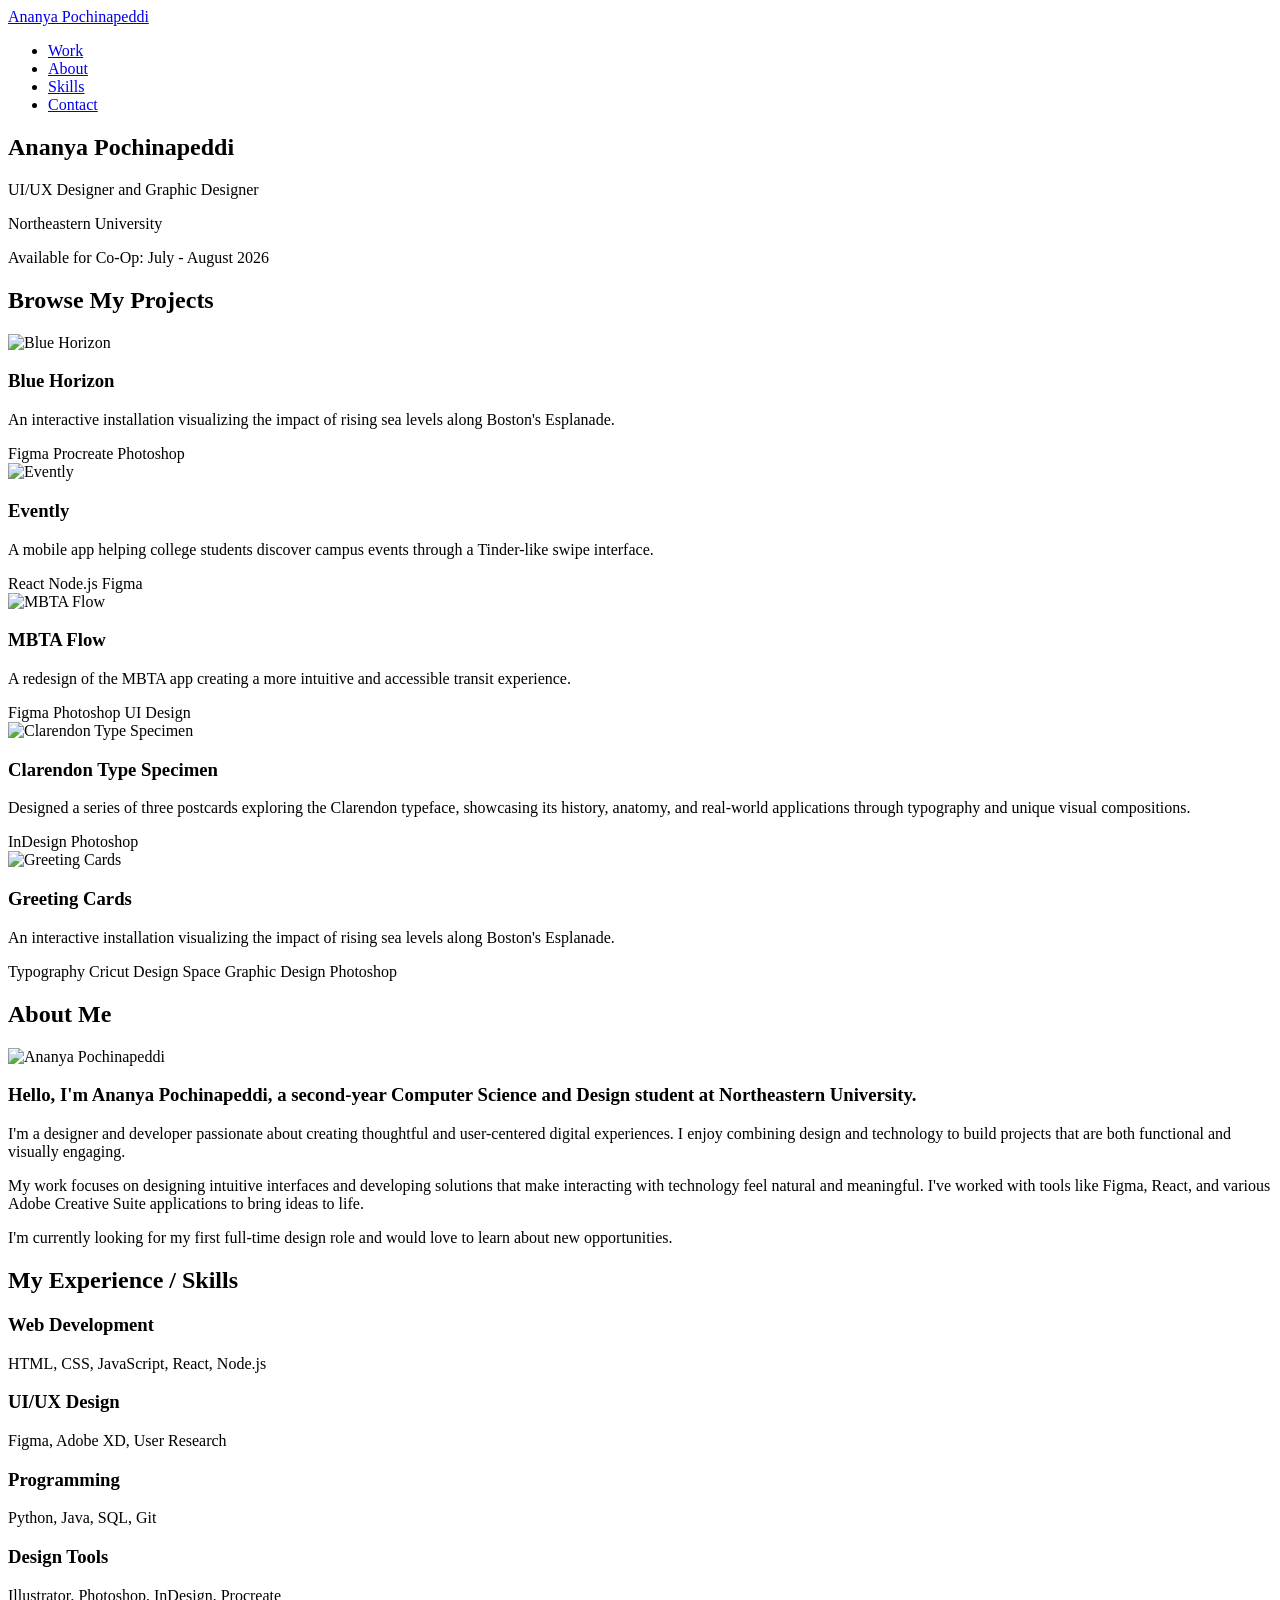
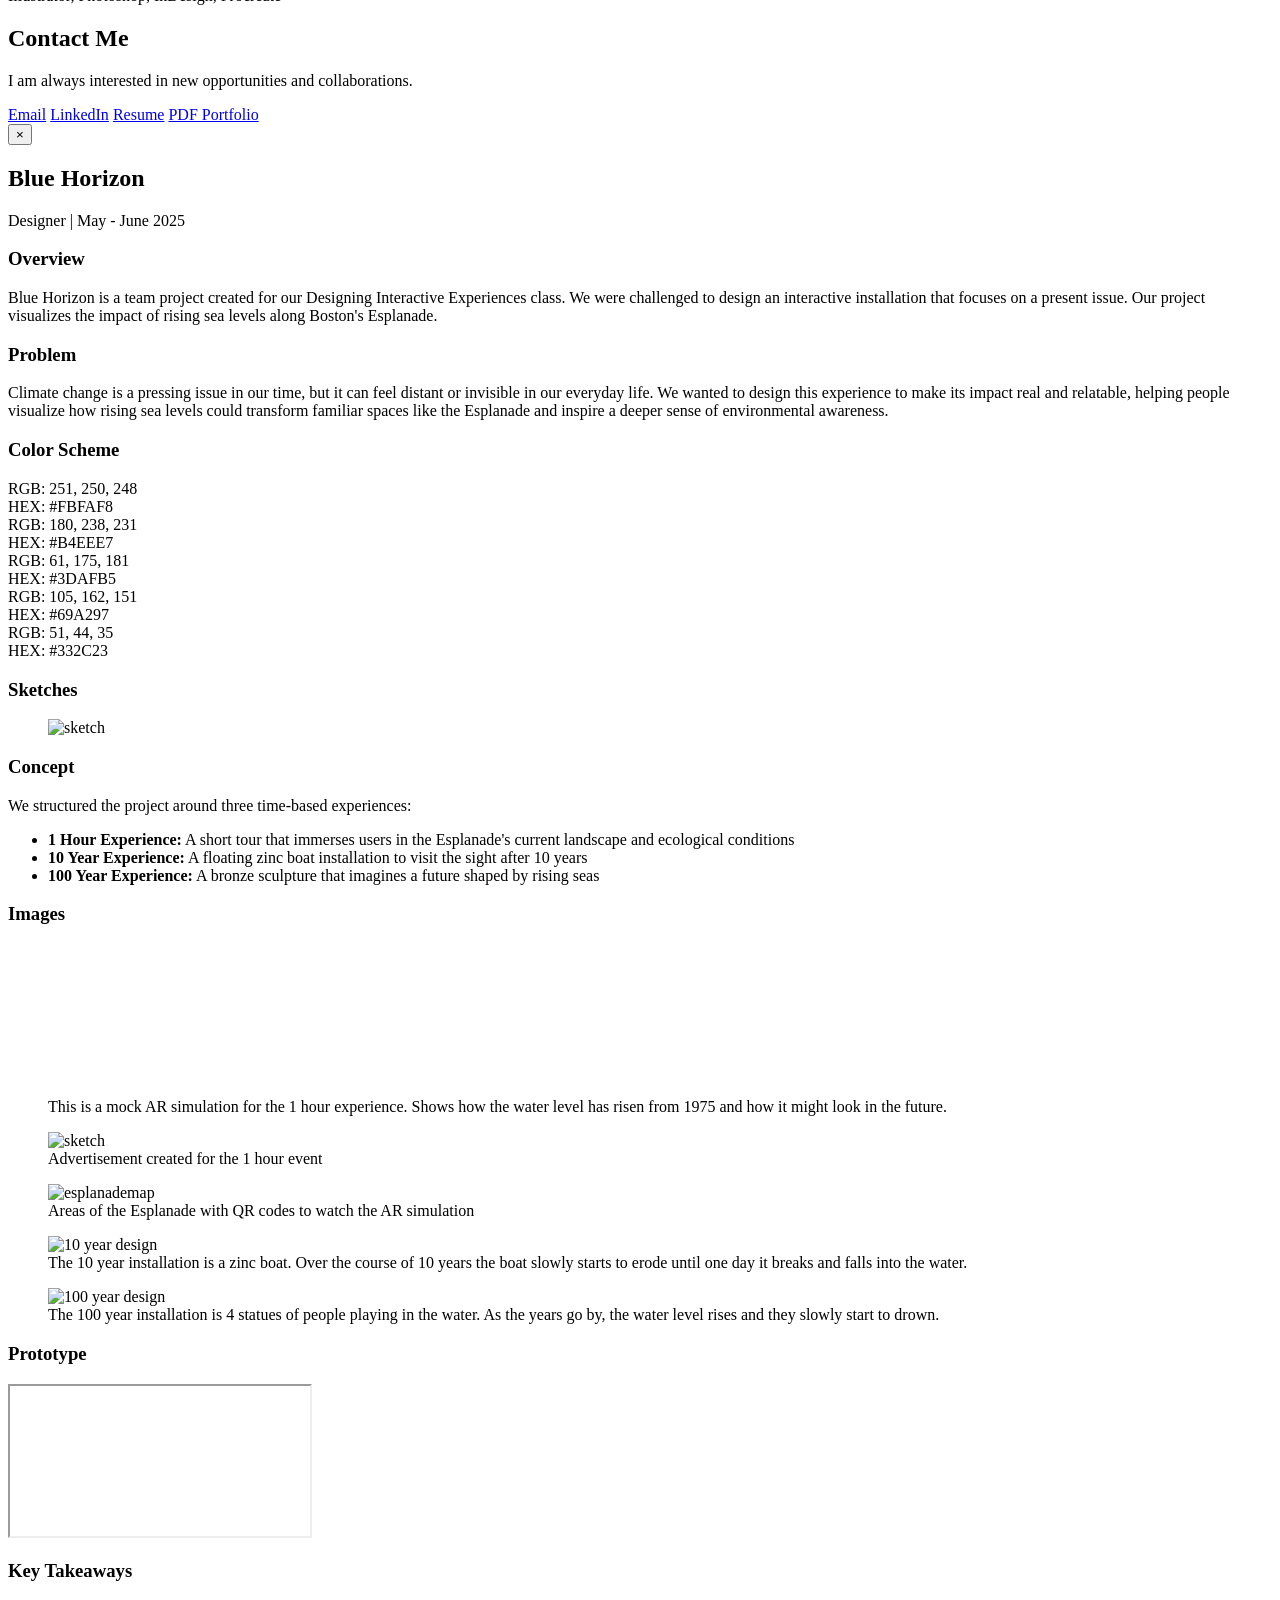
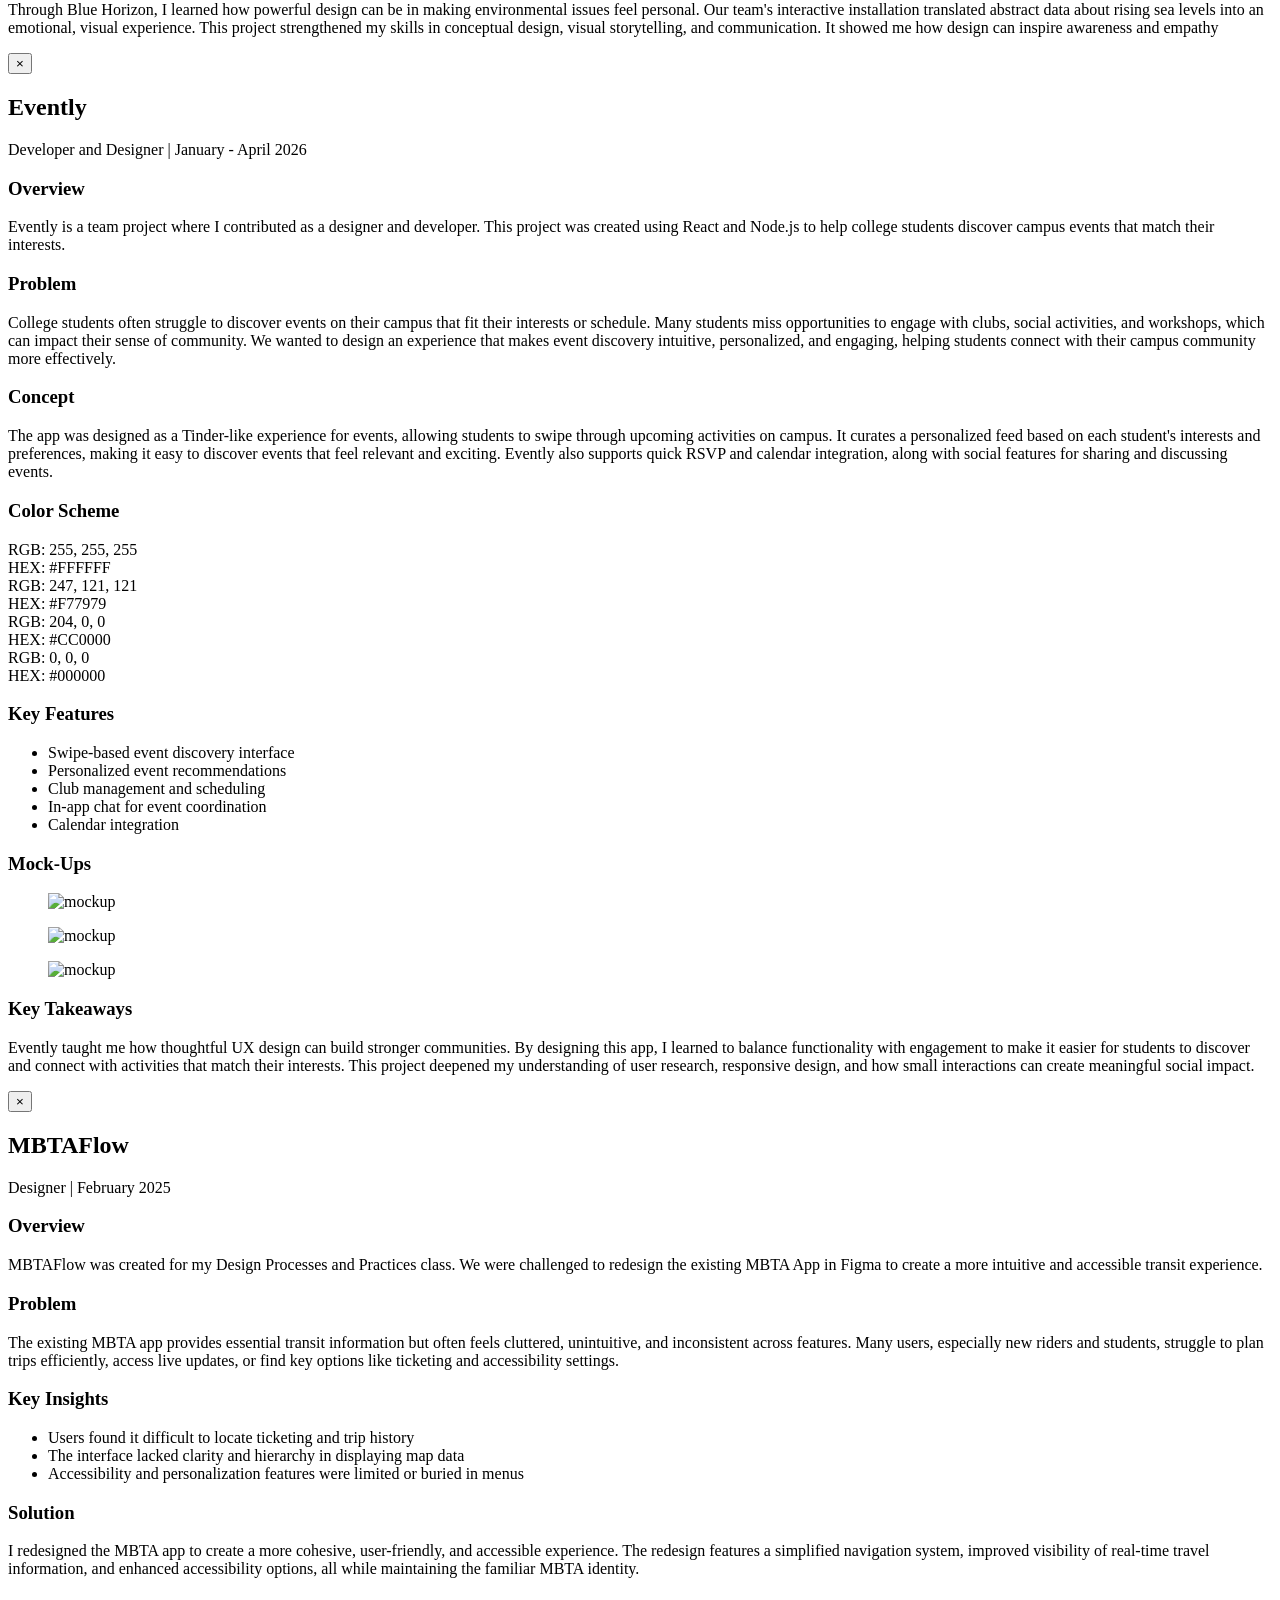
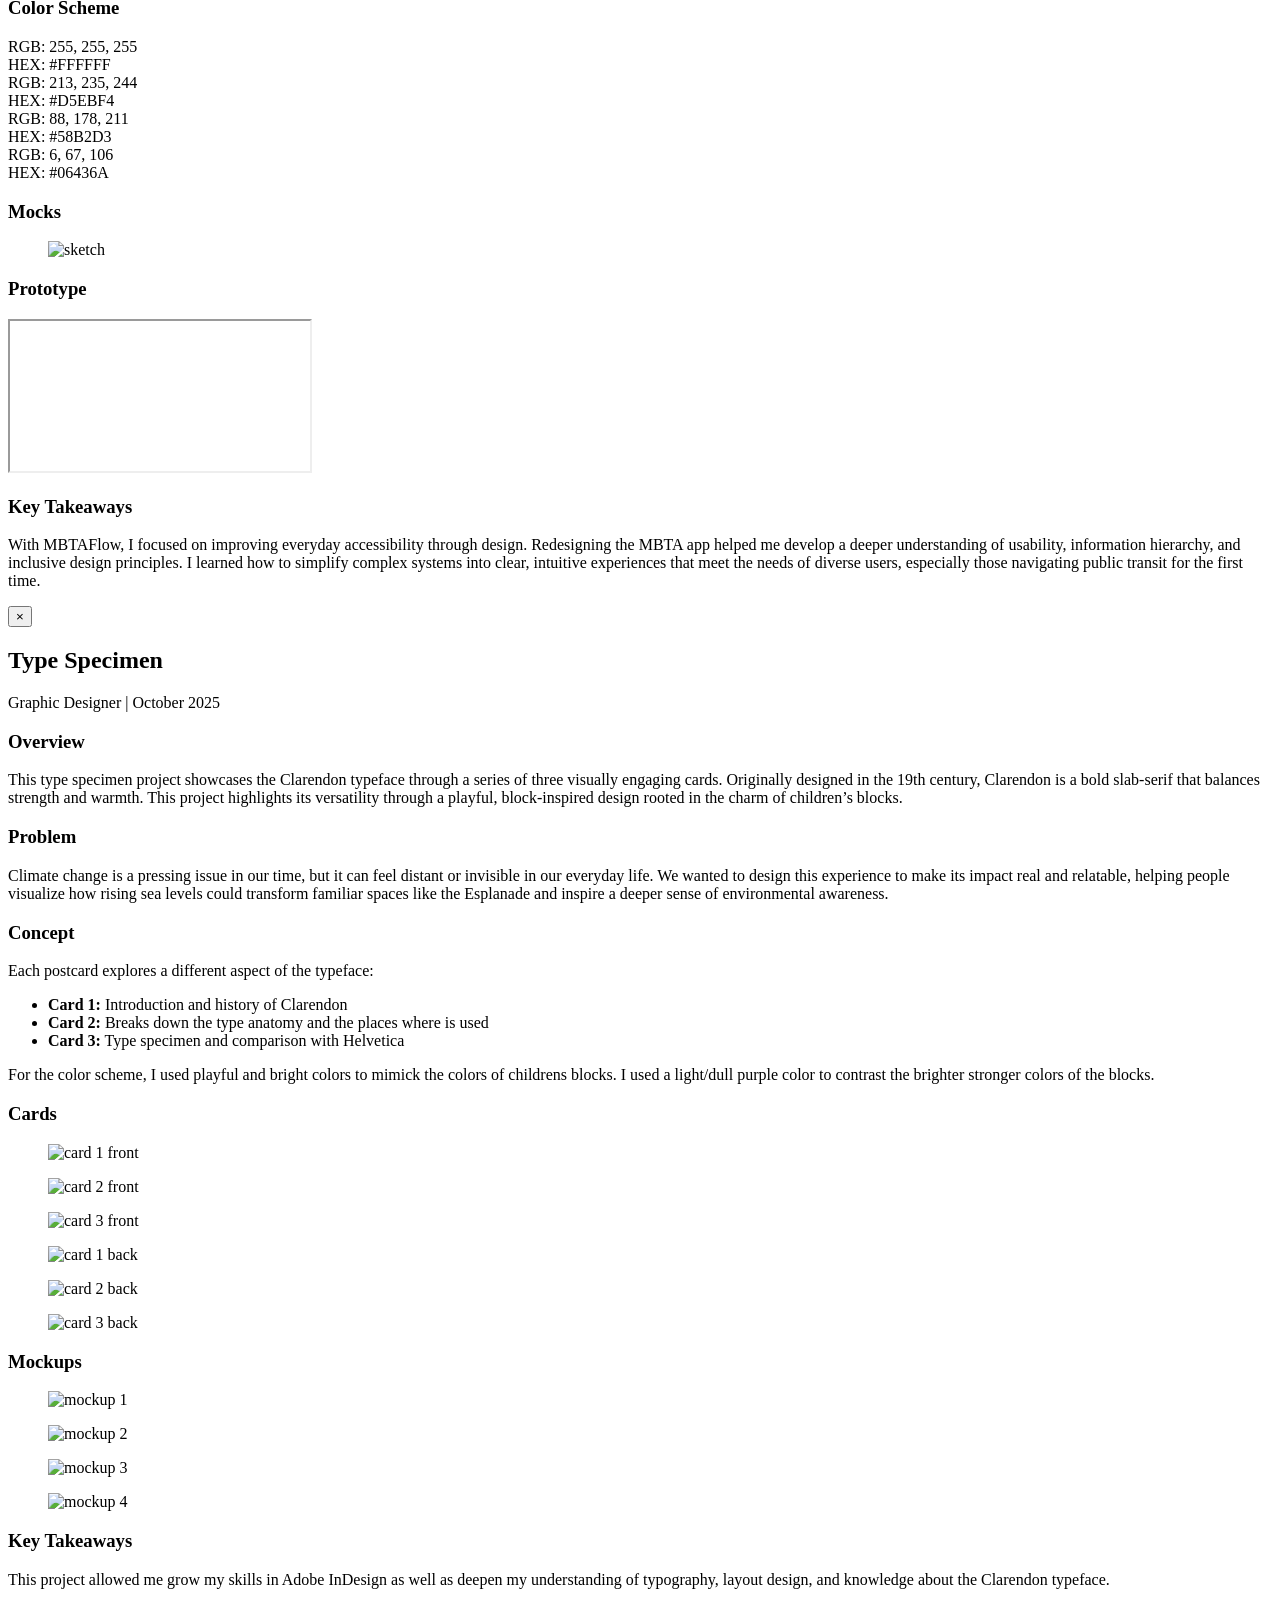
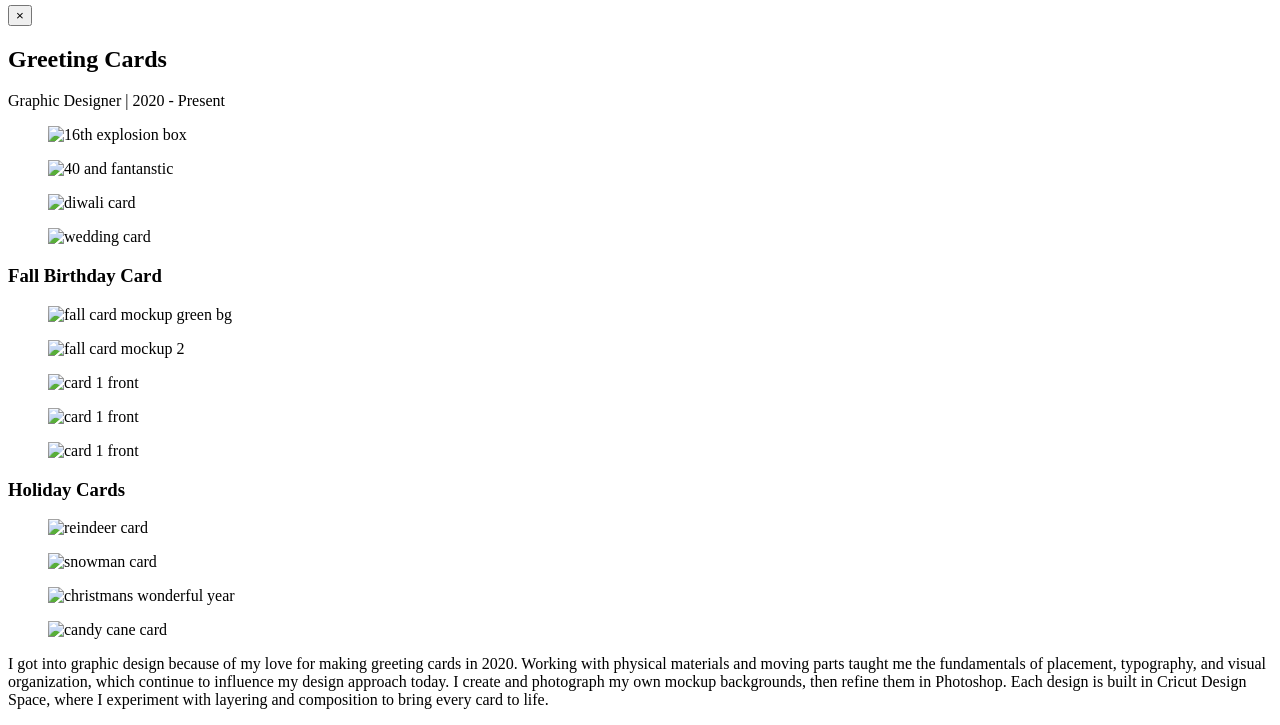
==== index.html @ fa31b8b8 "Update index.html" ====
<!DOCTYPE html>
<html lang="en">
<head>
    <meta charset="UTF-8">
    <meta name="viewport" content="width=device-width, initial-scale=1.0">
    <title>Ananya Pochinapeddi - Portfolio</title>
    <link rel="stylesheet" href="style.css">
</head>
<body>
    <nav>
        <a href="#" class="logo">Ananya Pochinapeddi</a>
        <ul>
            <li><a href="#projects">Work</a></li>
            <li><a href="#about">About</a></li>
            <li><a href="#skills">Skills</a></li>
            <li><a href="#contact">Contact</a></li>
        </ul>
    </nav>

    <!-- Hero Section -->
    <section class="hero">
        <div class="hero-box">
            <h1>Ananya Pochinapeddi</h1>
            <p class="hero-subtitle">UI/UX Designer and Graphic Designer</p>
            <p class="hero-university">Northeastern University</p>
            <p class="hero-university">Available for Co-Op: July - August 2026</p>
        </div>
    </section>

    <!-- Project Modals Section -->
    <section id="projects" class="projects-section">
        <div class="projects-container">
            <h2>Browse My Projects</h2>
            <div class="projects-grid">
                
                <!-- Blue Horizon Modal -->
                <div class="project-card" onclick="openModal('blueHorizon')">
                    <div class="project-image">
                        <img src="blue horizon pic.png" alt="Blue Horizon">
                    </div>
                    <div class="project-content">
                        <h3>Blue Horizon</h3>
                        <p class="project-description">An interactive installation visualizing the impact of rising sea levels along Boston's Esplanade.</p>
                        <div class="project-skills">
                            <span class="skill-pill">Figma</span>
                            <span class="skill-pill">Procreate</span>
                            <span class="skill-pill">Photoshop</span>
                        </div>
                    </div>
                </div>
                
                <!-- Evently Modal -->
                <div class="project-card" onclick="openModal('evently')">
                    <div class="project-image">
                        <img src="evently pic.png" alt="Evently">
                    </div>
                    <div class="project-content">
                        <h3>Evently</h3>
                        <p class="project-description">A mobile app helping college students discover campus events through a Tinder-like swipe interface.</p>
                        <div class="project-skills">
                            <span class="skill-pill">React</span>
                            <span class="skill-pill">Node.js</span>
                            <span class="skill-pill">Figma</span>
                        </div>
                    </div>
                </div>

                <!-- MBTA Modal -->
                <div class="project-card" onclick="openModal('mbtaflow')">
                    <div class="project-image">
                        <img src="mbta pic.png" alt="MBTA Flow">
                    </div>
                    <div class="project-content">
                        <h3>MBTA Flow</h3>
                        <p class="project-description">A redesign of the MBTA app creating a more intuitive and accessible transit experience.</p>
                        <div class="project-skills">
                            <span class="skill-pill">Figma</span>
                            <span class="skill-pill">Photoshop</span>
                            <span class="skill-pill">UI Design</span>
                        </div>
                    </div>
                </div>

                <!-- Type Specimen Modal -->
                <div class="project-card" onclick="openModal('typespecimen')">
                    <div class="project-image">
                        <img src="Postcard Mockup2.jpg" alt="Clarendon Type Specimen">
                    </div>
                    <div class="project-content">
                        <h3>Clarendon Type Specimen</h3>
                        <p class="project-description">Designed a series of three postcards exploring the Clarendon typeface, showcasing its history, anatomy, and real-world applications through typography and unique visual compositions.</p>
                        <div class="project-skills">
                            <span class="skill-pill">InDesign</span>
                            <span class="skill-pill">Photoshop</span>
                        </div>
                    </div>
                </div>

                <!-- Greeting Cards Modal -->
                <div class="project-card" onclick="openModal('greetingcards')">
                    <div class="project-image">
                        <img src="fall mockup green bg.png" alt="Greeting Cards">
                    </div>
                    <div class="project-content">
                        <h3>Greeting Cards</h3>
                        <p class="project-description">An interactive installation visualizing the impact of rising sea levels along Boston's Esplanade.</p>
                        <div class="project-skills">
                            <span class="skill-pill">Typography</span>
                            <span class="skill-pill">Cricut Design Space</span>
                            <span class="skill-pill">Graphic Design</span>
                            <span class="skill-pill">Photoshop</span>
                        </div>
                    </div>
                </div>

           
            
            </div>
        </div>
    </section>

    <!-- About Section -->
    <section id="about" class="about-section">
        <h2>About Me</h2>
        <div class="about-container">
            <div class="profile-image">
                <img src="about-image.png" alt="Ananya Pochinapeddi">
            </div>

            <div class="about-content">
                <h3>Hello, I'm Ananya Pochinapeddi, a second-year Computer Science and Design student at Northeastern University.</h3>

                <p>I'm a designer and developer passionate about creating thoughtful and user-centered digital experiences. I enjoy combining design and technology to build projects that are both functional and visually engaging.</p>

                <p>My work focuses on designing intuitive interfaces and developing solutions that make interacting with technology feel natural and meaningful. I've worked with tools like Figma, React, and various Adobe Creative Suite applications to bring ideas to life.</p>

                <p>I'm currently looking for my first full-time design role and would love to learn about new opportunities.</p>
            </div>
        </div>
    </section>

    <!-- Skills Section -->
    <section id="skills" class="skills-section">
        <h2>My Experience / Skills</h2>
        <div class="skills-box">
            <div class="skills-grid">
                <div class="skill-item">
                    <h3>Web Development</h3>
                    <p>HTML, CSS, JavaScript, React, Node.js</p>
                </div>
                <div class="skill-item">
                    <h3>UI/UX Design</h3>
                    <p>Figma, Adobe XD, User Research</p>
                </div>
                <div class="skill-item">
                    <h3>Programming</h3>
                    <p>Python, Java, SQL, Git</p>
                </div>
                <div class="skill-item">
                    <h3>Design Tools</h3>
                    <p>Illustrator, Photoshop, InDesign, Procreate</p>
                </div>
            </div>
        </div>
    </section>

    <!-- Contact Footer -->
    <footer id="contact">
        <h2>Contact Me</h2>
        <div class="footer-content">
            <p>I am always interested in new opportunities and collaborations.</p>
            <div class="buttons">
                <a href="mailto:ananyapv06@gmail.com" class="btn">Email</a>
                <a href="https://www.linkedin.com/in/ananya-pochinapeddi" target="_blank" rel="noopener noreferrer" class="btn">LinkedIn</a>
                <a href="Resume (2).pdf" target="_blank" rel="noopener noreferrer" class="btn">Resume</a>
                <a href="Graphic Design Portfolio.pdf" target="_blank" rel="noopener noreferrer" class="btn">PDF Portfolio</a>
            </div>
        </div>
    </footer>

    <!-- Blue Horizon Modal -->
    <div id="blueHorizon" class="modal">
        <div class="modal-content">
            <button class="close-modal" onclick="closeModal()">&times;</button>
            <h2>Blue Horizon</h2>
            <p class="project-subtitle">Designer | May - June 2025</p>
            
            <div class="modal-section">
                <h3>Overview</h3>
                <p>Blue Horizon is a team project created for our Designing Interactive Experiences class. We were challenged to design an interactive installation that focuses on a present issue. Our project visualizes the impact of rising sea levels along Boston's Esplanade.</p>
            </div>

            <div class="modal-section">
                <h3>Problem</h3>
                <p>Climate change is a pressing issue in our time, but it can feel distant or invisible in our everyday life. We wanted to design this experience to make its impact real and relatable, helping people visualize how rising sea levels could transform familiar spaces like the Esplanade and inspire a deeper sense of environmental awareness.</p>
            </div>

            <div class="modal-section">
                <h3>Color Scheme</h3>
                <div class="color-scheme">
                    <div>
                        <div class="color-box" style="background: #FBFAF8;"></div>
                        <span class="color-code">RGB: 251, 250, 248<br>HEX: #FBFAF8</span>
                    </div>
                    <div>
                        <div class="color-box" style="background: #B4EEE7;"></div>
                        <span class="color-code">RGB: 180, 238, 231<br>HEX: #B4EEE7</span>
                    </div>
                    <div>
                        <div class="color-box" style="background: #3DAFB5;"></div>
                        <span class="color-code">RGB: 61, 175, 181<br>HEX: #3DAFB5</span>
                    </div>
                    <div>
                        <div class="color-box" style="background: #69A297;"></div>
                        <span class="color-code">RGB: 105, 162, 151<br>HEX: #69A297</span>
                    </div>
                    <div>
                        <div class="color-box" style="background: #332C23;"></div>
                        <span class="color-code">RGB: 51, 44, 35<br>HEX: #332C23</span>
                    </div>
                </div>
            </div>


            <div class="modal-section">
                <h3>Sketches</h3>
                <div class="image-gallery">
                    <figure class="gallery-item gallery-item-full">
                        <img src="blue horizon sketches.png" alt="sketch">
                    </figure>
                </div>
            </div>

            <div class="modal-section">
                <h3>Concept</h3>
                <p>We structured the project around three time-based experiences:</p>
                <ul>
                    <li><strong>1 Hour Experience:</strong> A short tour that immerses users in the Esplanade's current landscape and ecological conditions</li>
                    <li><strong>10 Year Experience:</strong> A floating zinc boat installation to visit the sight after 10 years</li>
                    <li><strong>100 Year Experience:</strong> A bronze sculpture that imagines a future shaped by rising seas</li>
                </ul>
            </div>


            <div class="modal-section">
                <h3>Images</h3>
                <div class="image-gallery">
                    <figure class="gallery-item gallery-item-full">
                        <video autoplay loop muted playsinline>
                            <source src="arsimulation1hrexperience.mp4" type="video/mp4">
                        </video>
                        <figcaption>This is a mock AR simulation for the 1 hour experience. Shows how the water level has risen from 1975 and how it might look in the future.</figcaption>                    
                    </figure>

                    <figure class="gallery-item">
                        <img src="blue horizon ad.png" alt="sketch">
                        <figcaption>Advertisement created for the 1 hour event</figcaption>
                    </figure>

                    <figure class="gallery-item">
                        <img src="esplanademap.jpg" alt="esplanademap">
                        <figcaption>Areas of the Esplanade with QR codes to watch the AR simulation</figcaption>
                    </figure>
                    
                    <figure class="gallery-item gallery-item-full">
                        <img src="10 year experience shots.png" alt="10 year design">
                        <figcaption>The 10 year installation is a zinc boat. Over the course of 10 years the boat slowly starts to erode until one day it breaks and falls into the water.</figcaption>
                    </figure>
                    
                    <figure class="gallery-item gallery-item-full">
                        <img src="100 year experience.png" alt="100 year design">
                        <figcaption>The 100 year installation is 4 statues of people playing in the water. As the years go by, the water level rises and they slowly start to drown.</figcaption>                    
                    </figure>

                    
                </div>
            </div>


            <div class="modal-section">
                <h3>Prototype</h3>
                <div class="figma-embed">
                    <iframe 
                        src="https://www.figma.com/embed?embed_host=share&url=https%3A%2F%2Fwww.figma.com%2Fproto%2FKcbn9QInG38J10Ez6tEHqb%2FUntitled%3Fnode-id%3D16-340%26p%3Df%26t%3DC2Xvg8ejzwUMr39i-1%26scaling%3Dscale-down%26content-scaling%3Dfixed%26page-id%3D0%253A1%26starting-point-node-id%3D16%253A340" 
                        allowfullscreen>
                    </iframe>
                </div>
            </div>

            <div class="modal-section">
                <h3>Key Takeaways</h3>
                <p>Through Blue Horizon, I learned how powerful design can be in making environmental issues feel personal. 
                    Our team's interactive installation translated abstract data about rising sea levels into an emotional, visual experience. 
                    This project strengthened my skills in conceptual design, visual storytelling, and communication.
                    It showed me how design can inspire awareness and empathy</p>
            </div>

        </div>
    </div>

    <!-- Evently Modal -->
    <div id="evently" class="modal">
        <div class="modal-content">
            <button class="close-modal" onclick="closeModal()">&times;</button>
            <h2>Evently</h2>
            <p class="project-subtitle">Developer and Designer | January - April 2026</p>
            
            <div class="modal-section">
                <h3>Overview</h3>
                <p>Evently is a team project where I contributed as a designer and developer. This project was created using React and Node.js to help college students discover campus events that match their interests.</p>
            </div>

            <div class="modal-section">
                <h3>Problem</h3>
                <p>College students often struggle to discover events on their campus that fit their interests or schedule. Many students miss opportunities to engage with clubs, social activities, and workshops, which can impact their sense of community. We wanted to design an experience that makes event discovery intuitive, personalized, and engaging, helping students connect with their campus community more effectively.</p>
            </div>

            <div class="modal-section">
                <h3>Concept</h3>
                <p>The app was designed as a Tinder-like experience for events, allowing students to swipe through upcoming activities on campus. It curates a personalized feed based on each student's interests and preferences, making it easy to discover events that feel relevant and exciting. Evently also supports quick RSVP and calendar integration, along with social features for sharing and discussing events.</p>
            </div>

            <div class="modal-section">
                <h3>Color Scheme</h3>
                <div class="color-scheme">
                    <div>
                        <div class="color-box" style="background: #FFFFFF;"></div>
                        <span class="color-code">RGB: 255, 255, 255<br>HEX: #FFFFFF</span>
                    </div>
                    <div>
                        <div class="color-box" style="background: #F77979;"></div>
                        <span class="color-code">RGB: 247, 121, 121<br>HEX: #F77979</span>
                    </div>
                    <div>
                        <div class="color-box" style="background: #CC0000;"></div>
                        <span class="color-code">RGB: 204, 0, 0<br>HEX: #CC0000</span>
                    </div>
                    <div>
                        <div class="color-box" style="background: #000000;"></div>
                        <span class="color-code">RGB: 0, 0, 0<br>HEX: #000000</span>
                    </div>
                </div>
            </div>

            <div class="modal-section">
                <h3>Key Features</h3>
                <ul>
                    <li>Swipe-based event discovery interface</li>
                    <li>Personalized event recommendations</li>
                    <li>Club management and scheduling</li>
                    <li>In-app chat for event coordination</li>
                    <li>Calendar integration</li>
                </ul>
            </div>

             <div class="modal-section">
                <h3>Mock-Ups</h3>
                <div class="image-gallery">
                    <figure class="gallery-item gallery-item-full">
                        <img src="evently pg 1.png" alt="mockup">
                    </figure>

                    <figure class="gallery-item gallery-item-full">
                        <img src="evently pg 2.png" alt="mockup">
                    </figure>

                    <figure class="gallery-item gallery-item-full">
                        <img src="evently pg 3.png" alt="mockup">
                    </figure>
                    
                </div>
            </div>
        <!--
            <div class="modal-section">
                <h3>Demo</h3>
                <div class="demo-container">
                    <div class="demo-video">
                        <video autoplay loop muted playsinline>
                            <source src="Evently Demo Video.mp4" type="video/mp4">
                        </video>
                    </div>
                    <div class="demo-caption">
                        <p>This is a demo for the Evently App. 
                            It starts off with a login page and then takes you to the Events page. 
                            Here you can add events to your calendar and create new events. 
                            The Profile page has your clubs and your interests. 
                            You can also change your name and major in the input fields. 
                            The calendar page has the option to create a new calendar in your calendar app and you can view all of your events here.
                            The chat page allows users to interact with each other.</p>
                    </div>
                </div>
            </div>
        -->
           

            <div class="modal-section">
                <h3>Key Takeaways</h3>
                <p>Evently taught me how thoughtful UX design can build stronger communities. 
                    By designing this app, I learned to balance functionality with engagement to make it easier for students to discover and connect with activities that match their interests. 
                    This project deepened my understanding of user research, responsive design, and how small interactions can create meaningful social impact.</p>
            </div>

        </div>
    </div>

    <!-- MBTAFlow Modal -->
    <div id="mbtaflow" class="modal">
        <div class="modal-content">
            <button class="close-modal" onclick="closeModal()">&times;</button>
            <h2>MBTAFlow</h2>
            <p class="project-subtitle">Designer | February 2025</p>
            
            <div class="modal-section">
                <h3>Overview</h3>
                <p>MBTAFlow was created for my Design Processes and Practices class. We were challenged to redesign the existing MBTA App in Figma to create a more intuitive and accessible transit experience.</p>
            </div>

            <div class="modal-section">
                <h3>Problem</h3>
                <p>The existing MBTA app provides essential transit information but often feels cluttered, unintuitive, and inconsistent across features. Many users, especially new riders and students, struggle to plan trips efficiently, access live updates, or find key options like ticketing and accessibility settings.</p>
            </div>

            <div class="modal-section">
                <h3>Key Insights</h3>
                <ul>
                    <li>Users found it difficult to locate ticketing and trip history</li>
                    <li>The interface lacked clarity and hierarchy in displaying map data</li>
                    <li>Accessibility and personalization features were limited or buried in menus</li>
                </ul>
            </div>

            <div class="modal-section">
                <h3>Solution</h3>
                <p>I redesigned the MBTA app to create a more cohesive, user-friendly, and accessible experience. The redesign features a simplified navigation system, improved visibility of real-time travel information, and enhanced accessibility options, all while maintaining the familiar MBTA identity.</p>
            </div>

             <div class="modal-section">
                <h3>Color Scheme</h3>
                <div class="color-scheme">
                    <div>
                        <div class="color-box" style="background: #FFFFFF;"></div>
                        <span class="color-code">RGB: 255, 255, 255<br>HEX: #FFFFFF</span>
                    </div>
                    <div>
                        <div class="color-box" style="background: #D5EBF4;"></div>
                        <span class="color-code">RGB: 213, 235, 244<br>HEX: #D5EBF4</span>
                    </div>
                    <div>
                        <div class="color-box" style="background: #58B2D3;"></div>
                        <span class="color-code">RGB: 88, 178, 211<br>HEX: #58B2D3</span>
                    </div>
                    <div>
                        <div class="color-box" style="background: #06436A;"></div>
                        <span class="color-code">RGB: 6, 67, 106<br>HEX: #06436A</span>
                    </div>
                </div>
            </div>

           <div class="modal-section">
                <h3>Mocks</h3>
                <div class="image-gallery">
                    <figure class="gallery-item">
                        <img src="MBTA Flow Mockups.png" alt="sketch">
                    </figure>

                    
                </div>
            </div>

            <div class="modal-section">
                <h3>Prototype</h3>
                <div class="figma-embed">
                    <iframe 
                        src="https://www.figma.com/proto/bG2MoH1swY1OleeSng8GJQ/MBTA-Project?node-id=1-1181&p=f&t=qAniVoQRHDgZygLK-0&scaling=scale-down&content-scaling=fixed&page-id=0%3A1" 
                        allowfullscreen>
                    </iframe>
                </div>
            </div>

            <div class="modal-section">
                <h3>Key Takeaways</h3>
                <p>With MBTAFlow, I focused on improving everyday accessibility through design. 
                    Redesigning the MBTA app helped me develop a deeper understanding of usability, information hierarchy, and inclusive design principles. 
                    I learned how to simplify complex systems into clear, intuitive experiences that meet the needs of diverse users, especially those navigating public transit for the first time.</p>
            </div>
        </div>
    </div>

    <!-- Type Specimen Modal -->
    <div id="typespecimen" class="modal">
        <div class="modal-content">
            <button class="close-modal" onclick="closeModal()">&times;</button>
            <h2>Type Specimen</h2>
            <p class="project-subtitle">Graphic Designer | October 2025</p>
            
            <div class="modal-section">
                <h3>Overview</h3>
                <p>This type specimen project showcases the Clarendon typeface through a series of three visually engaging cards. Originally designed in the 19th century, Clarendon is a bold slab-serif that balances strength and warmth. This project highlights its versatility through a playful, block-inspired design rooted in the charm of children’s blocks.</p>
            </div>

            <div class="modal-section">
                <h3>Problem</h3>
                <p>Climate change is a pressing issue in our time, but it can feel distant or invisible in our everyday life. We wanted to design this experience to make its impact real and relatable, helping people visualize how rising sea levels could transform familiar spaces like the Esplanade and inspire a deeper sense of environmental awareness.</p>
            </div>

            <div class="modal-section">
                <h3>Concept</h3>
                <p>Each postcard explores a different aspect of the typeface:</p>
                <ul>
                    <li><strong>Card 1:</strong> Introduction and history of Clarendon</li>
                    <li><strong>Card 2:</strong> Breaks down the type anatomy and the places where is used</li>
                    <li><strong>Card 3:</strong> Type specimen and comparison with Helvetica</li>
                </ul>
                <p>For the color scheme, I used playful and bright colors to mimick the colors of childrens blocks. I used a light/dull purple color to contrast the brighter stronger colors of the blocks. </p>
            </div>

            <div class="modal-section">
                <h3>Cards</h3>
                <div class="image-gallery" style="gap: 15px;">
                    
                    <figure class="gallery-item">
                        <img src="Type Specimen Clarendon.jpg" alt="card 1 front">
                    </figure>
                    
                    <figure class="gallery-item">
                        <img src="Type Specimen Clarendon3.jpg" alt="card 2 front">
                    </figure>

                    <figure class="gallery-item">
                        <img src="Type Specimen Clarendon5.jpg" alt="card 3 front">
                    </figure>
                    
                    <figure class="gallery-item">
                        <img src="Type Specimen Clarendon2.jpg" alt="card 1 back">
                    </figure>

                    <figure class="gallery-item">
                        <img src="Type Specimen Clarendon4.jpg" alt="card 2 back">
                    </figure>

                    <figure class="gallery-item">
                        <img src="Type Specimen Clarendon6.jpg" alt="card 3 back">
                    </figure>
                </div>
            </div>

            <div class="modal-section">
                <h3>Mockups</h3>
                <div class="image-gallery">
                    
                    <figure class="gallery-item">
                        <img src="Postcard Mockup2.jpg" alt="mockup 1">
                    </figure>

                    <figure class="gallery-item">
                        <img src="Postcard-FreeMockup-InspireDesignStudio.jpg" alt="mockup 2">
                    </figure>

                    <figure class="gallery-item">
                        <img src="Photo Mockup_ 6000 x 4000 px.jpg" alt="mockup 3">
                    </figure>

                    <figure class="gallery-item">
                        <img src="Postcard Mockup3.jpg" alt="mockup 4">
                    </figure>

                </div>
            </div>

            <div class="modal-section">
                <h3>Key Takeaways</h3>
                <p>This project allowed me grow my skills in Adobe InDesign as well as deepen my understanding of typography, layout design, and knowledge about the Clarendon typeface.</p>
            </div>

        </div>
    </div>

    <!-- Greeting Cards Modal -->
    <div id="greetingcards" class="modal">
        <div class="modal-content">
            <button class="close-modal" onclick="closeModal()">&times;</button>
            <h2>Greeting Cards</h2>
            <p class="project-subtitle">Graphic Designer | 2020 - Present</p>

            <div class="modal-section">
                <div class="image-gallery">
                    <figure class="gallery-item">
                        <img src="16th explosion box.jpg" alt="16th explosion box">
                    </figure>

                    <figure class="gallery-item">
                        <img src="40&fantastic.jpg" alt="40 and fantanstic">
                    </figure>

                    <figure class="gallery-item">
                        <img src="diwali card.jpg" alt="diwali card">
                    </figure>

                    <figure class="gallery-item">
                        <img src="wedding card.png" alt="wedding card">
                    </figure>
                </div>
            </div>

            <!-- Fall Card -->
            <div class="modal-section">
                <h3>Fall Birthday Card</h3>
                <div class="image-gallery">
                    <figure class="gallery-item">
                        <img src="fall mockup green bg.png" alt="fall card mockup green bg">
                    </figure>
                    
                    <figure class="gallery-item">
                        <img src="fall mockup 2.jpg" alt="fall card mockup 2">
                    </figure>
                </div>
            </div>

            <div class="modal-section">
                <div class="image-gallery" style="gap: 15px;">
                    <figure class="gallery-item">
                        <img src="fall step 1.jpg" alt="card 1 front">
                    </figure>
                    
                    <figure class="gallery-item">
                        <img src="fall step 2.jpg" alt="card 1 front">
                    </figure>

                    <figure class="gallery-item">
                        <img src="fall pumpkin.jpg" alt="card 1 front">
                    </figure>
                   
                </div>
            </div>

            <div class="modal-section">
                <h3>Holiday Cards</h3>
                <div class="image-gallery">
                    <figure class="gallery-item">
                        <img src="Reindeer card.jpg" alt="reindeer card">
                    </figure>

                    <figure class="gallery-item">
                        <img src="snowman card.jpg" alt="snowman card">
                    </figure>

                    <figure class="gallery-item">
                        <img src="christmas wonderful year.jpg" alt="christmans wonderful year">
                    </figure>

                    <figure class="gallery-item">
                        <img src="candy cane card.jpg" alt="candy cane card">
                    </figure>
                </div>
            </div>


             <div class="modal-section">
                <p> I got into graphic design because of my love for making greeting cards in 2020. 
                    Working with physical materials and moving parts taught me the fundamentals of placement, typography, and visual organization, which continue to influence my design approach today. 
                    I create and photograph my own mockup backgrounds, then refine them in Photoshop. 
                    Each design is built in Cricut Design Space, where I experiment with layering and composition to bring every card to life. </p>
            </div>

        </div>
    </div>


    <script>
        function openModal(projectId) {
            document.getElementById(projectId).style.display = 'block';
            document.body.style.overflow = 'hidden';
        }

        function closeModal() {
            const modals = document.querySelectorAll('.modal');
            modals.forEach(modal => {
                modal.style.display = 'none';
            });
            document.body.style.overflow = 'auto';
        }

        window.onclick = function(event) {
            if (event.target.classList.contains('modal')) {
                closeModal();
            }
        }

        document.querySelectorAll('a[href^="#"]').forEach(anchor => {
            anchor.addEventListener('click', function (e) {
                e.preventDefault();
                const target = document.querySelector(this.getAttribute('href'));
                if (target) {
                    target.scrollIntoView({
                        behavior: 'smooth',
                        block: 'start'
                    });
                }
            });
        });
    </script>
</body>
</html>
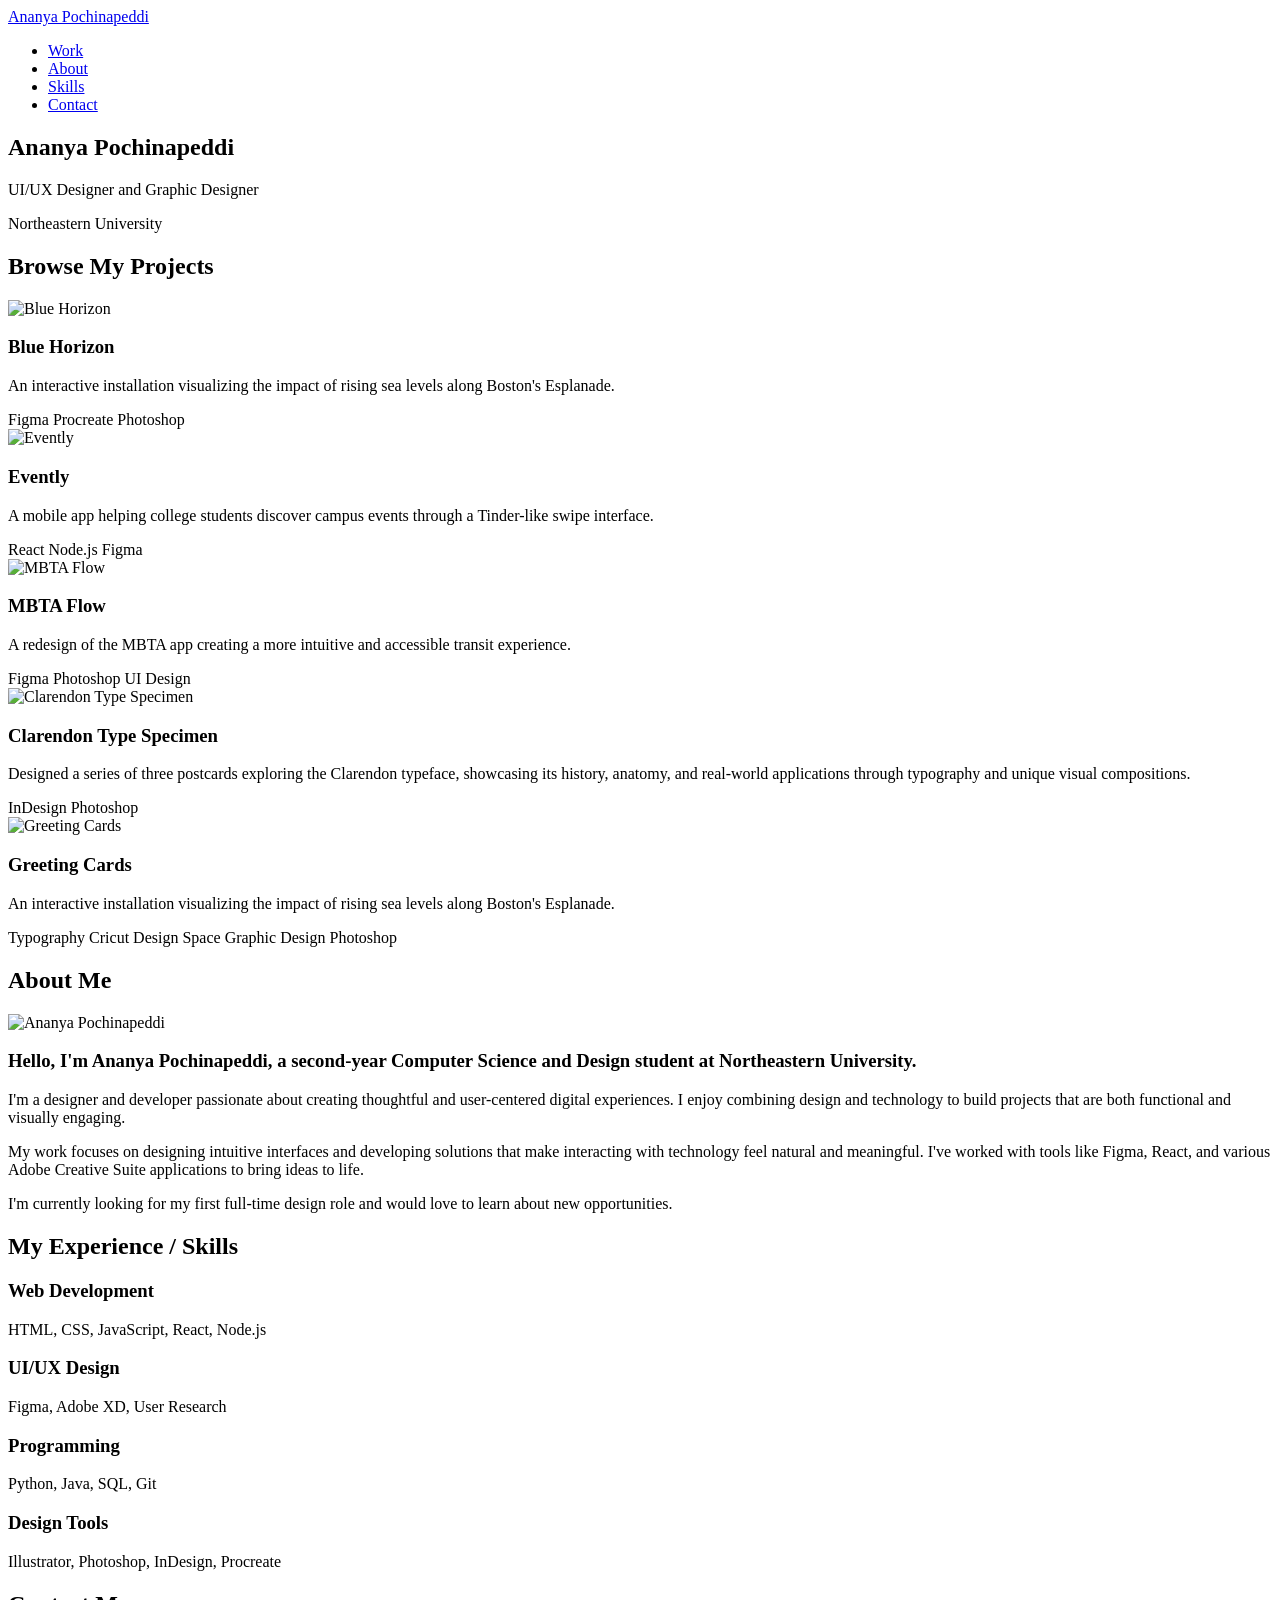
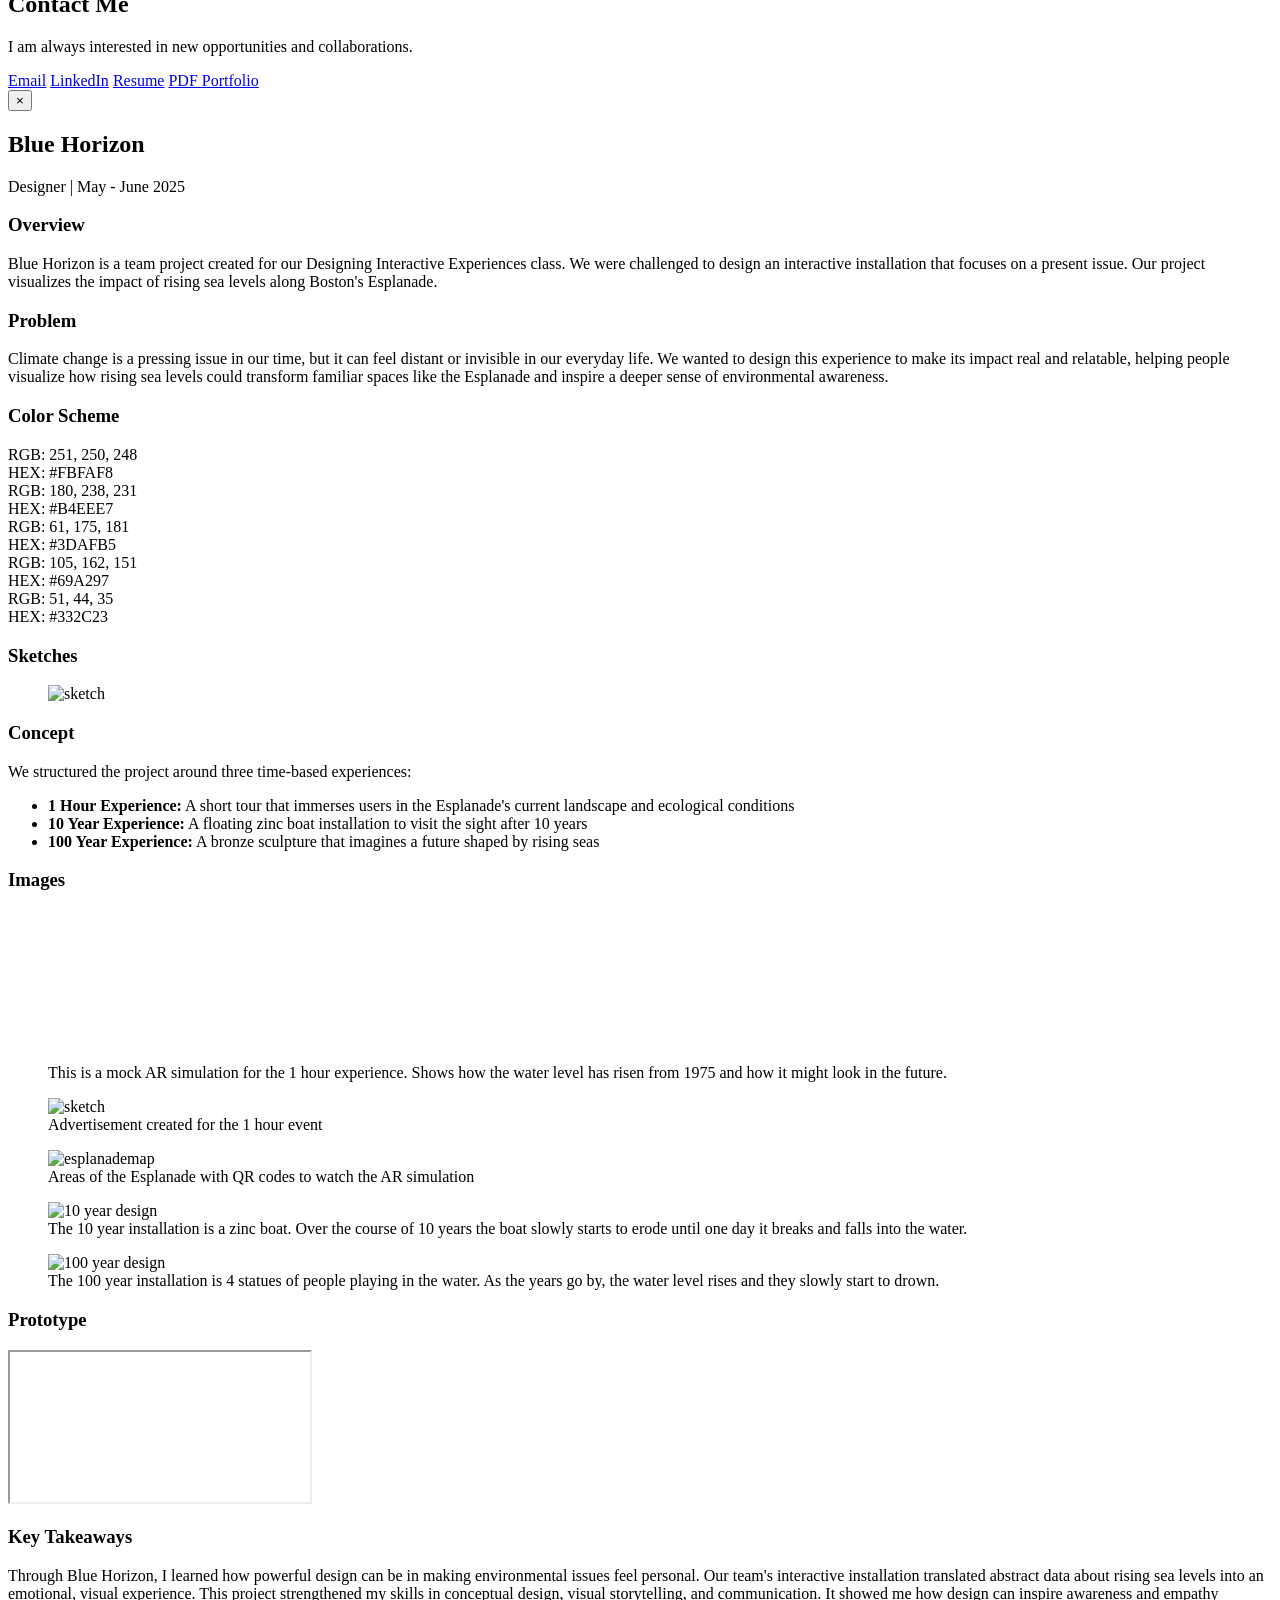
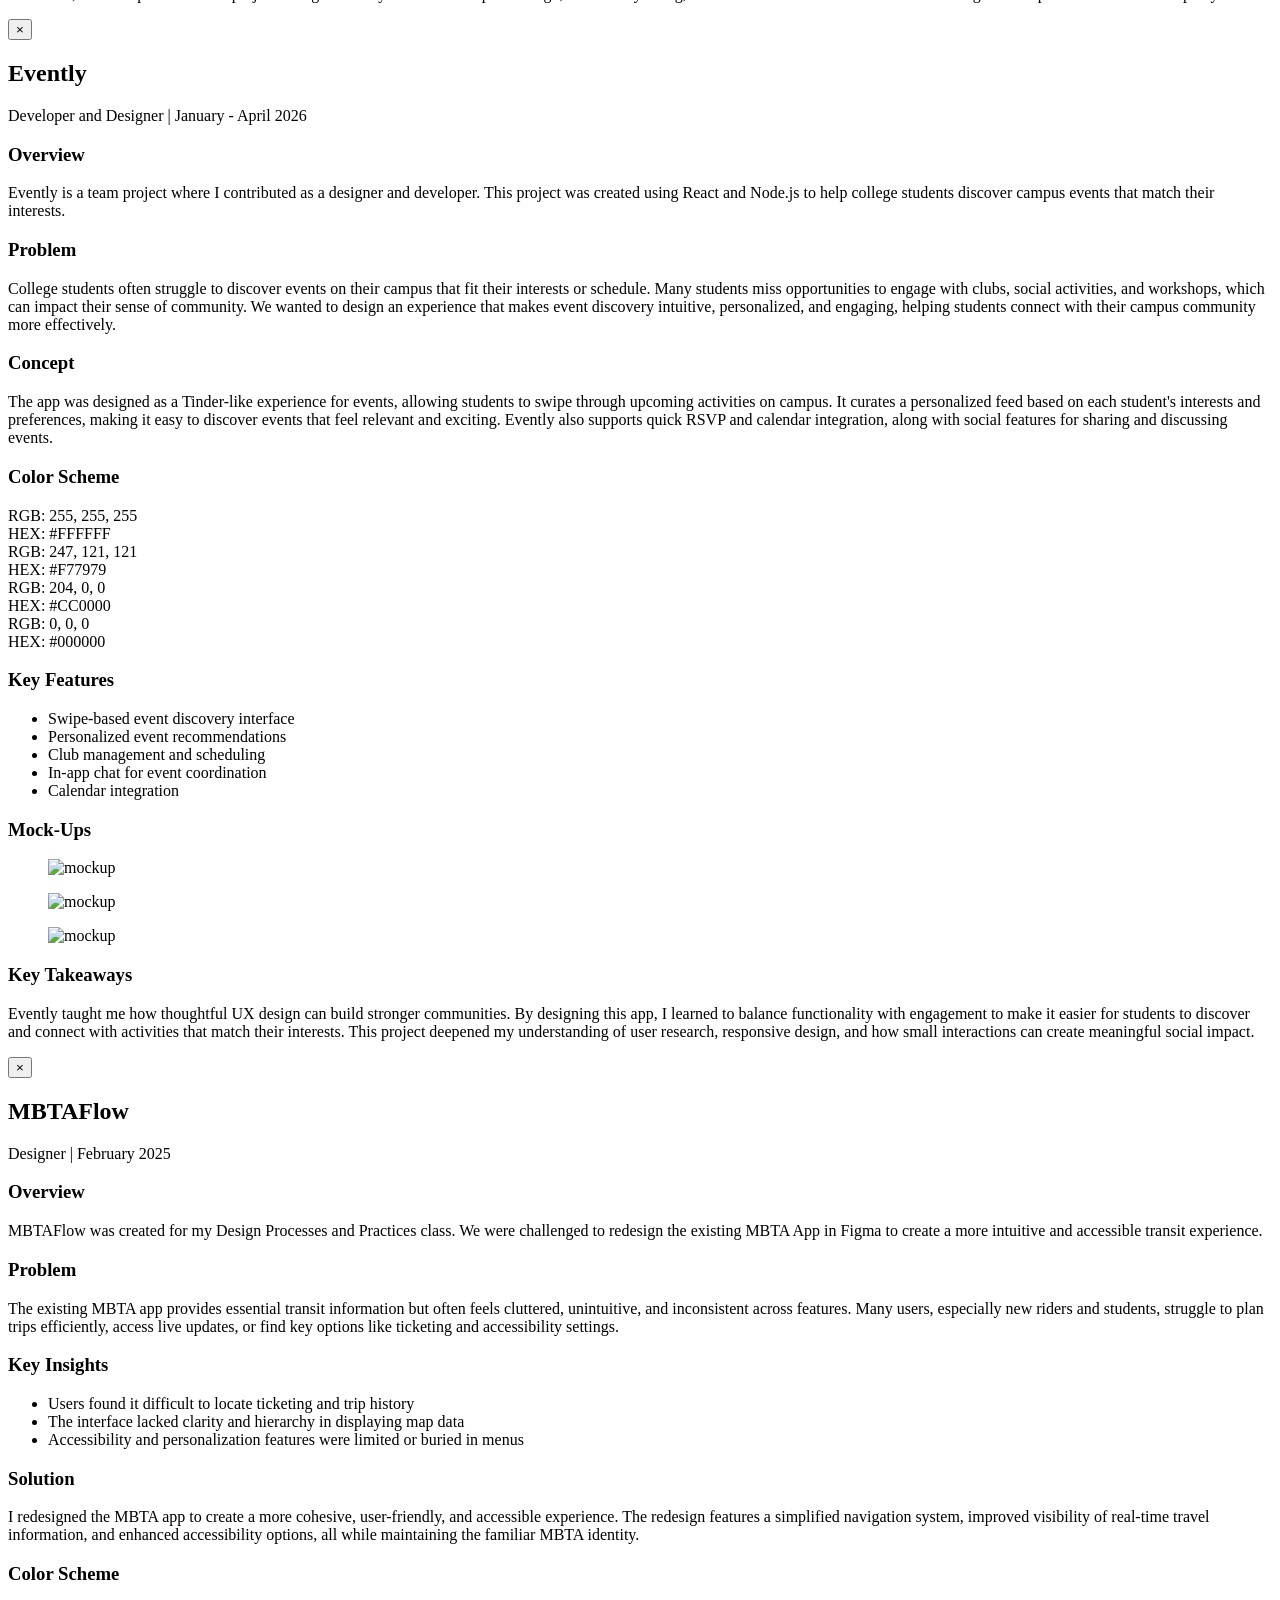
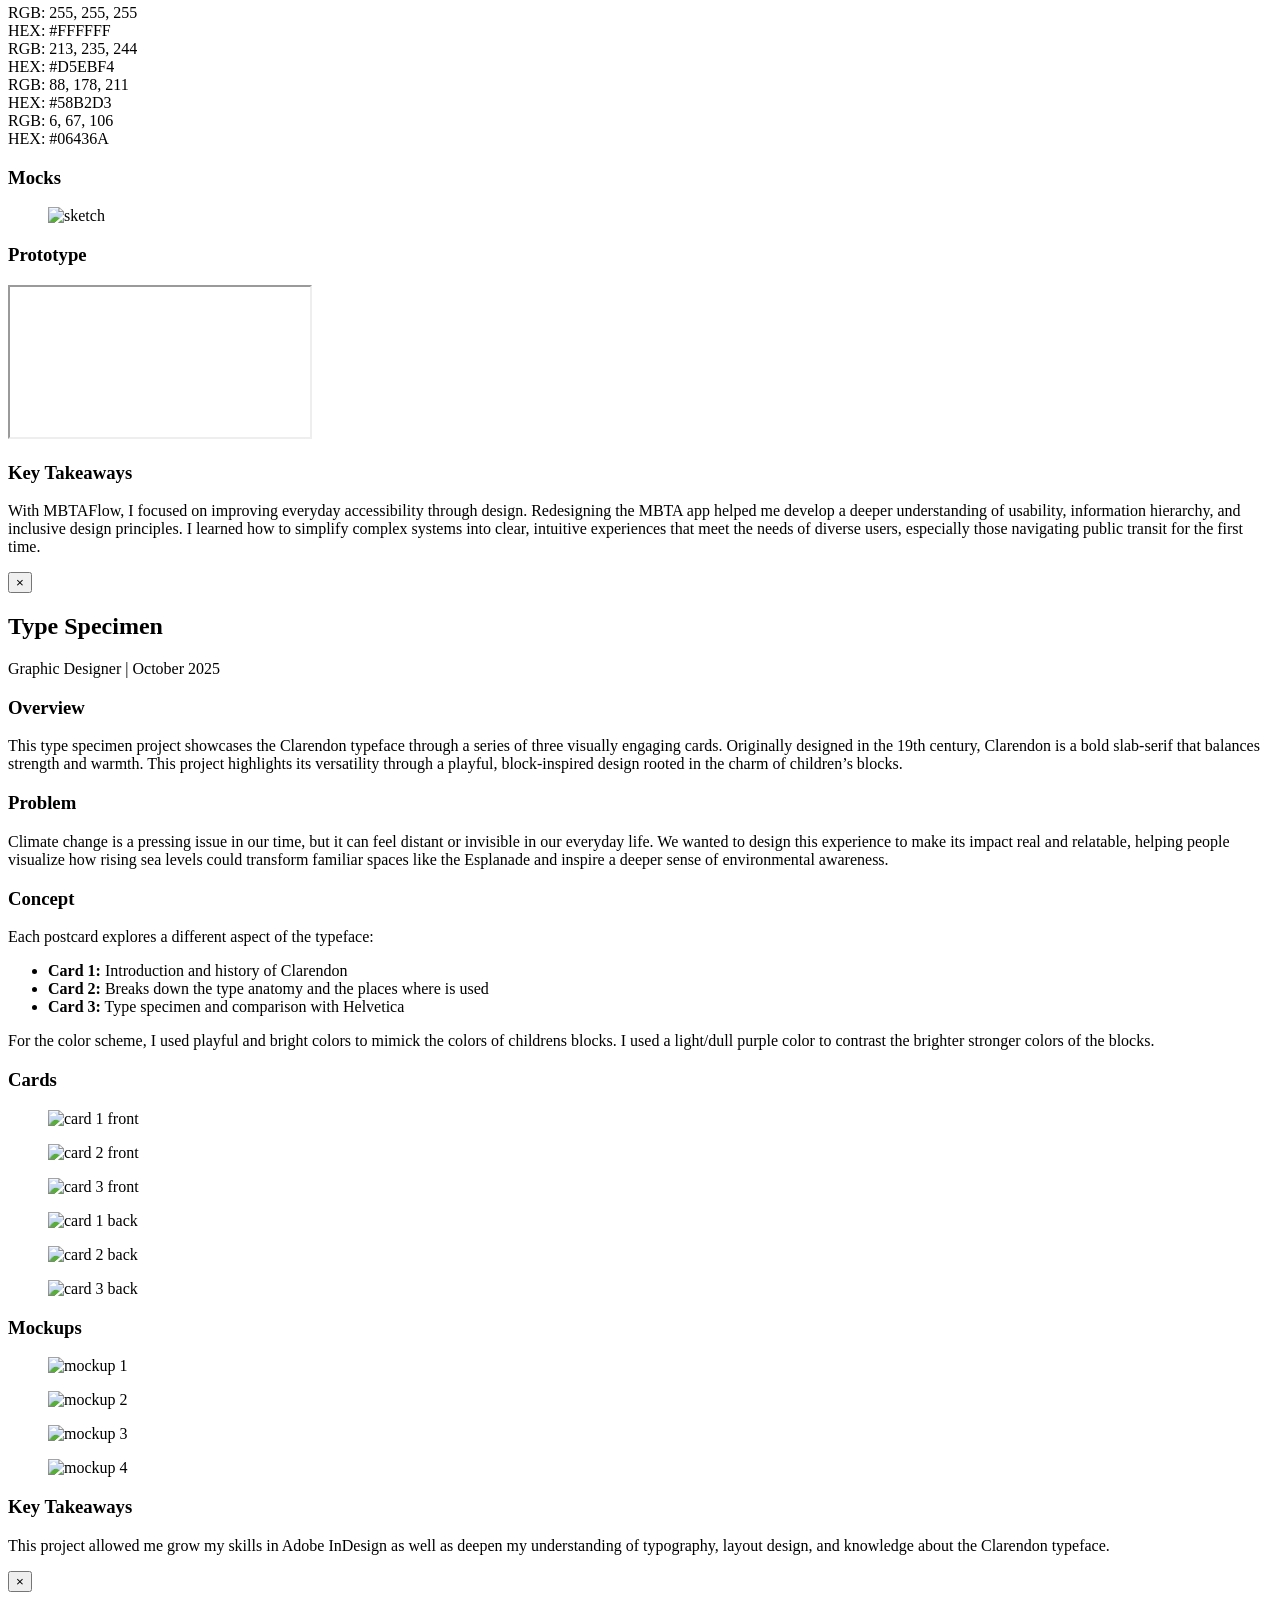
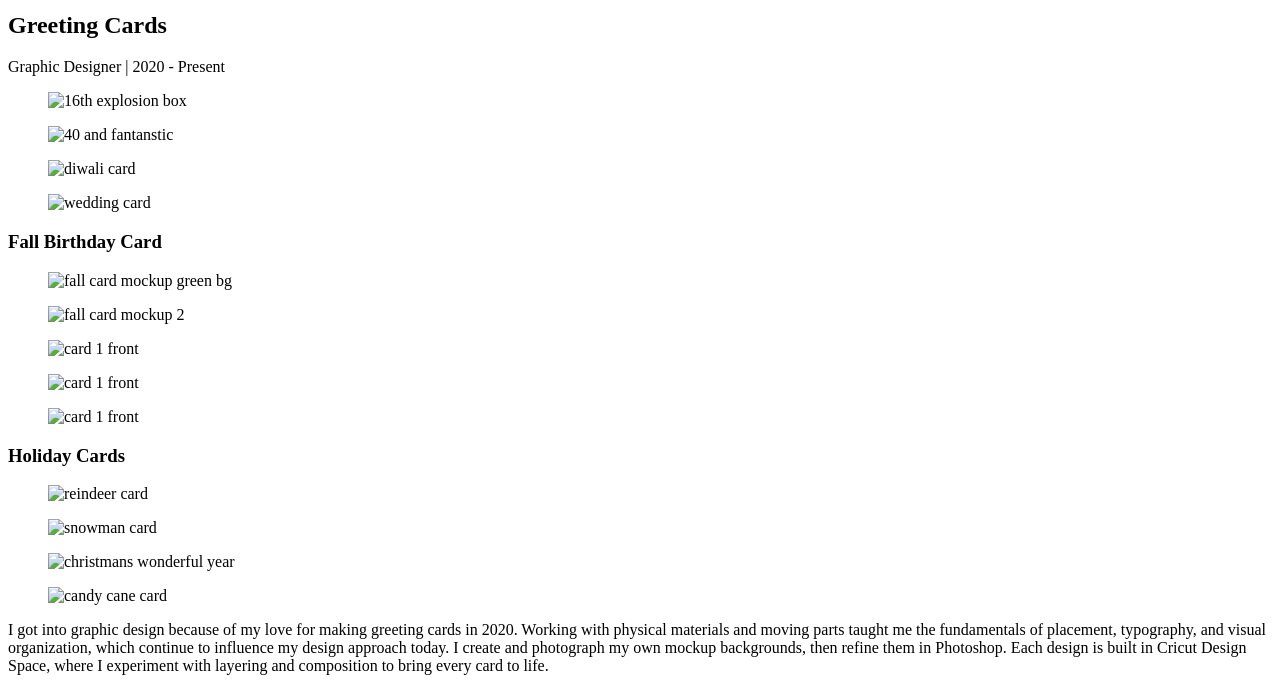
==== commit 8a67d8dc: "Update index.html" ====
--- a/index.html
+++ b/index.html
@@ -23,7 +23,7 @@
             <h1>Ananya Pochinapeddi</h1>
             <p class="hero-subtitle">UI/UX Designer and Graphic Designer</p>
             <p class="hero-university">Northeastern University</p>
-            <p class="hero-university">Available for Co-Op: July - August 2026</p>
+            
         </div>
     </section>
 
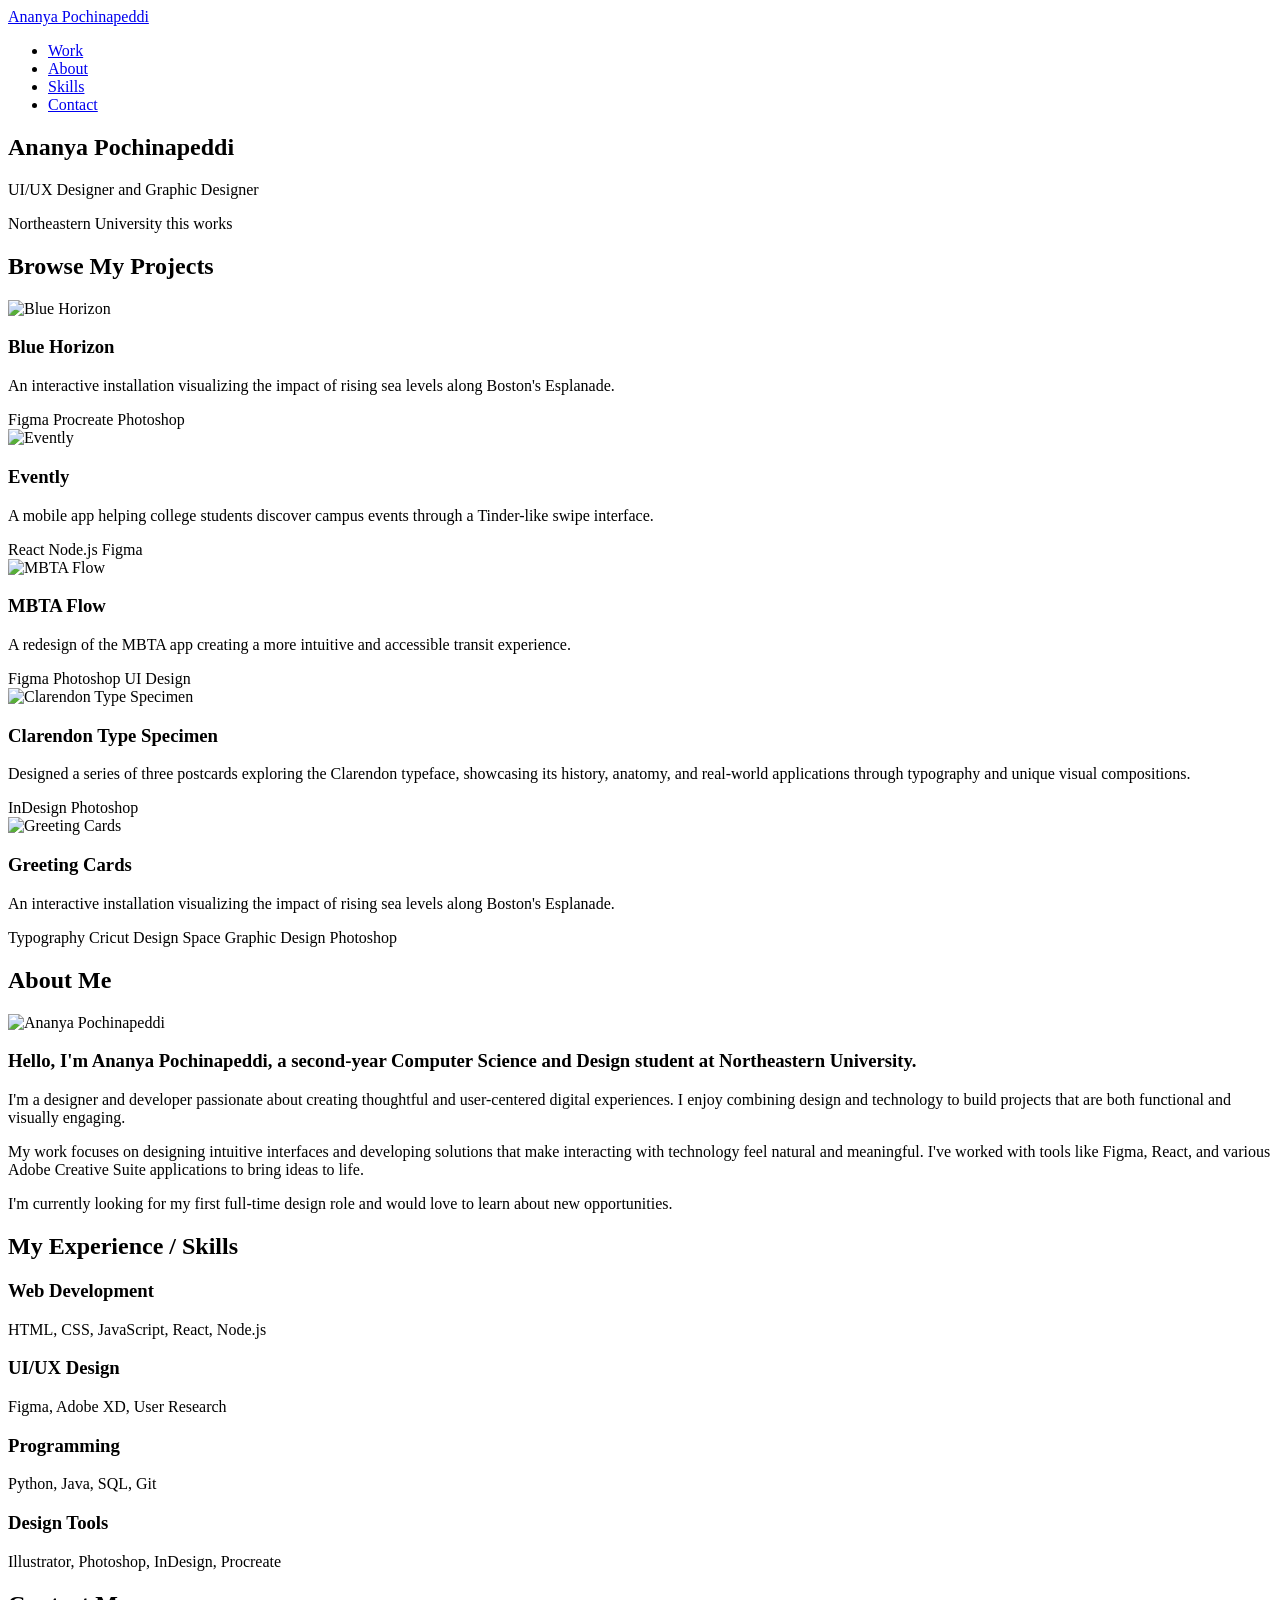
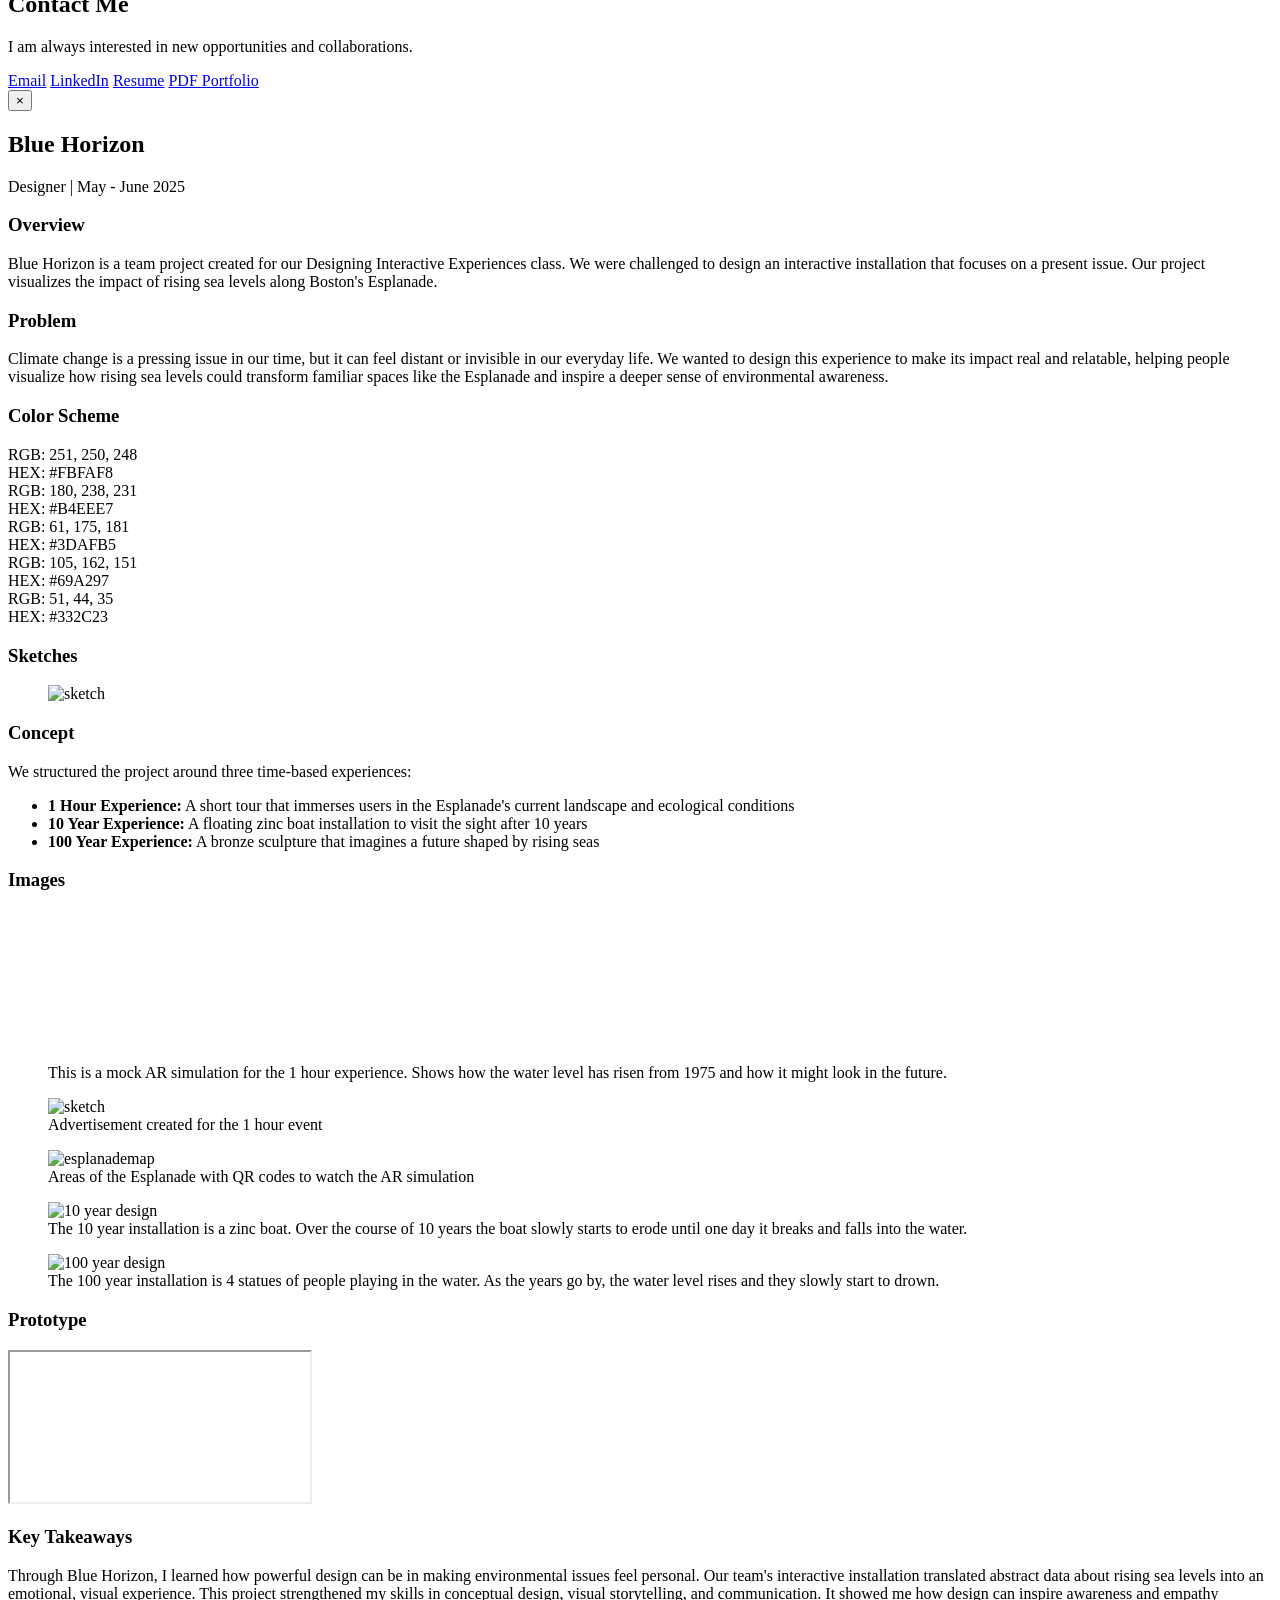
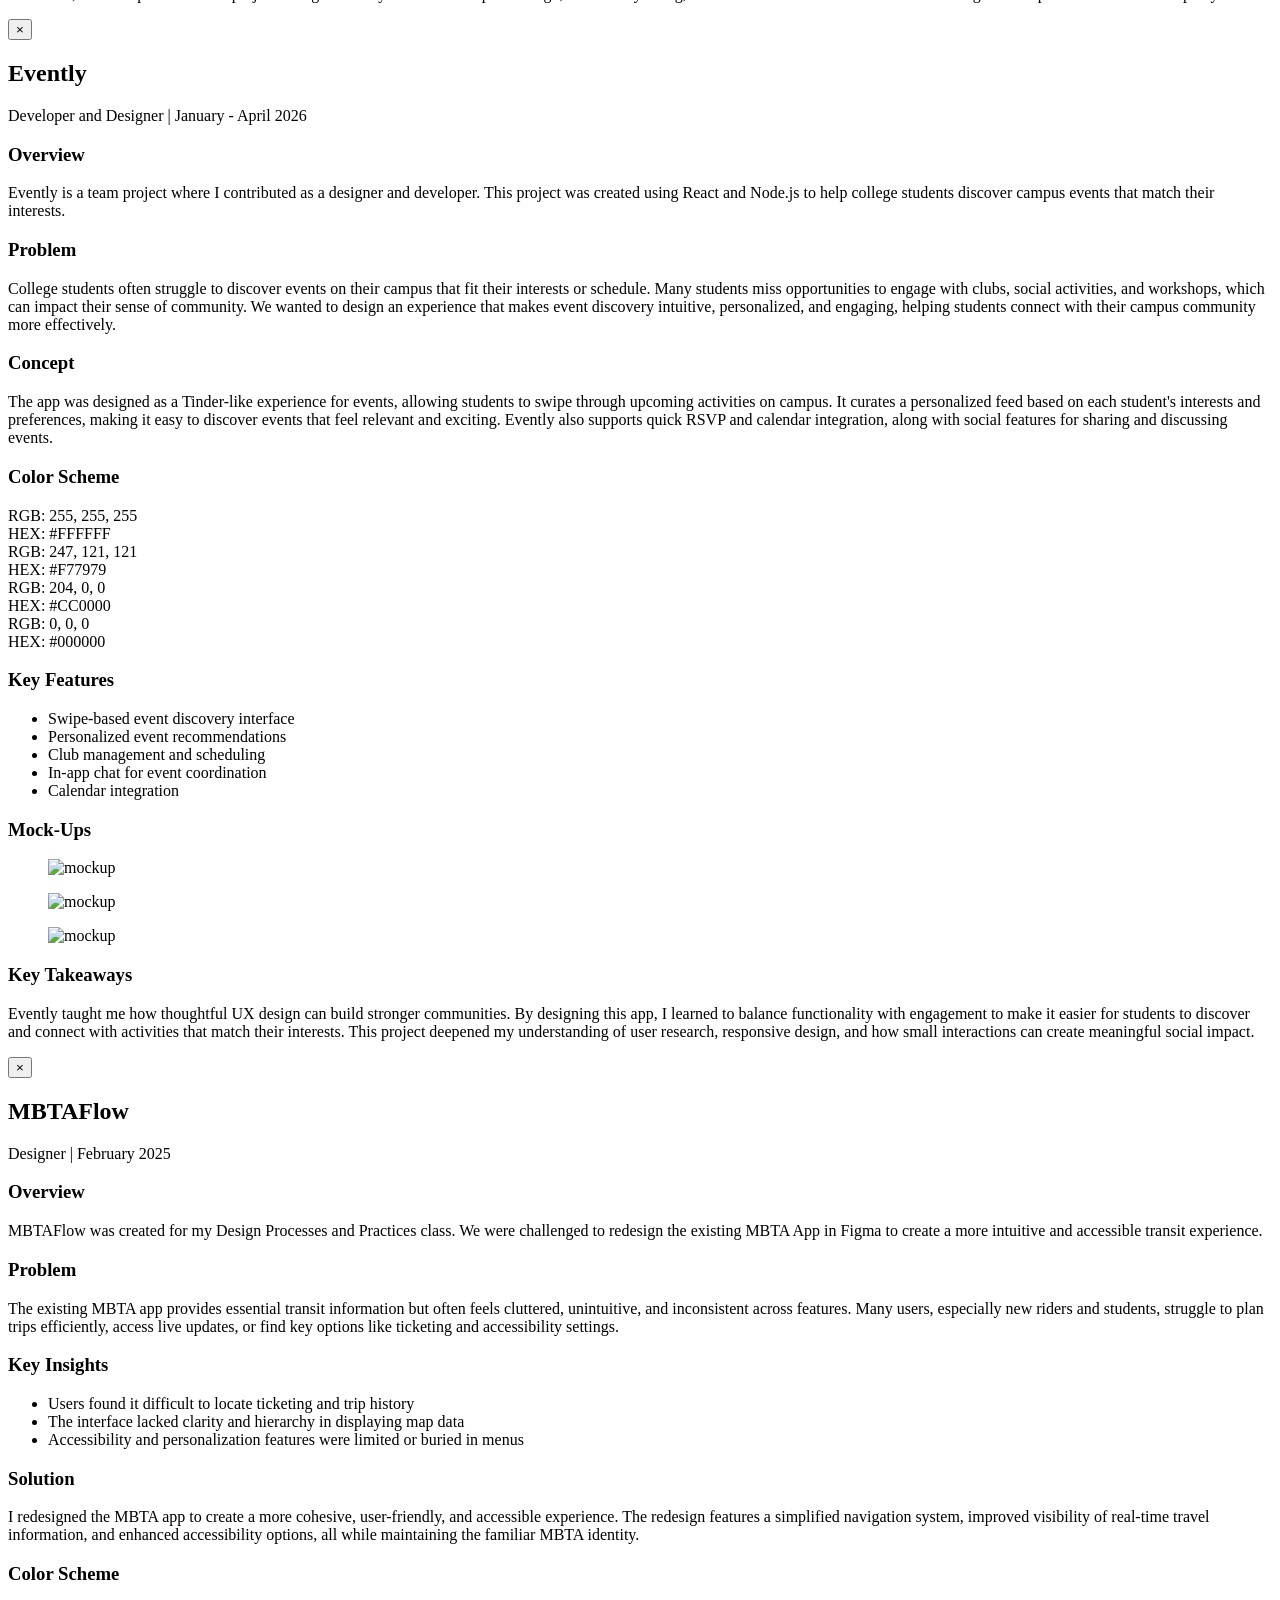
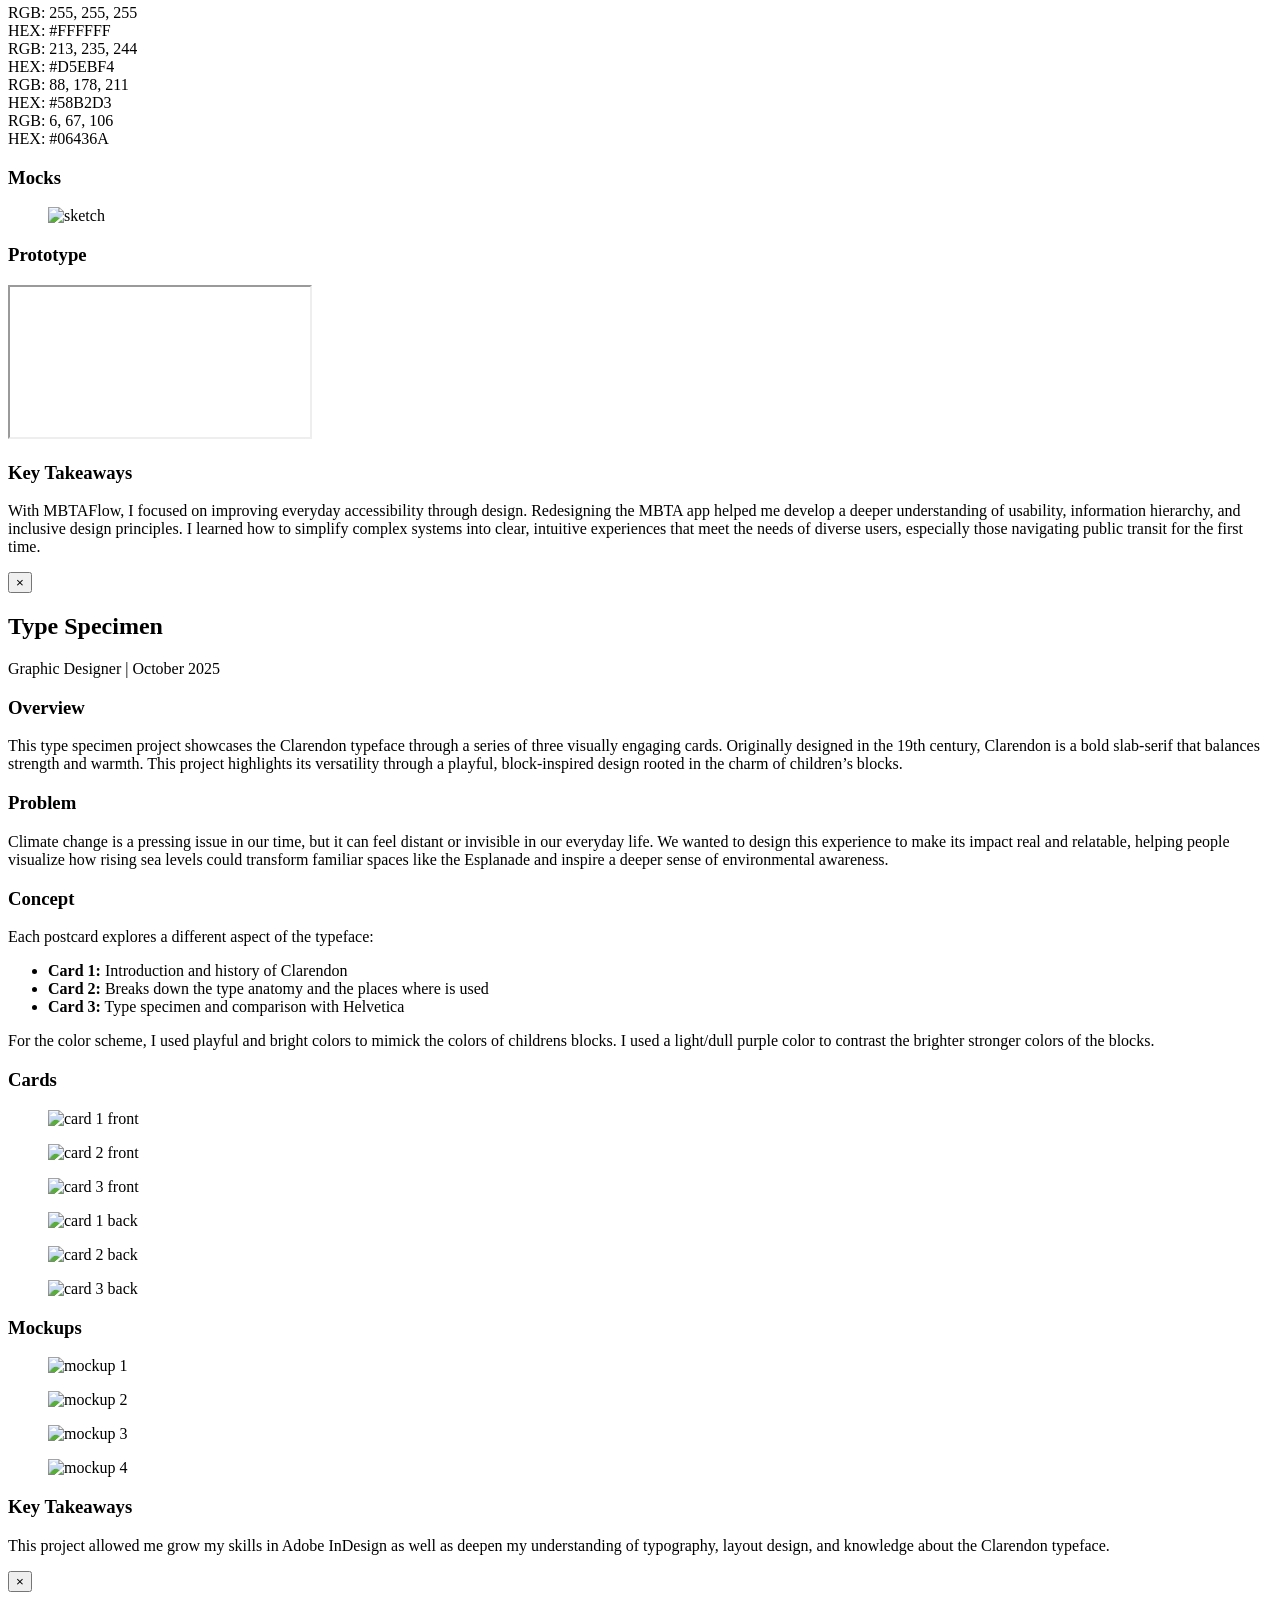
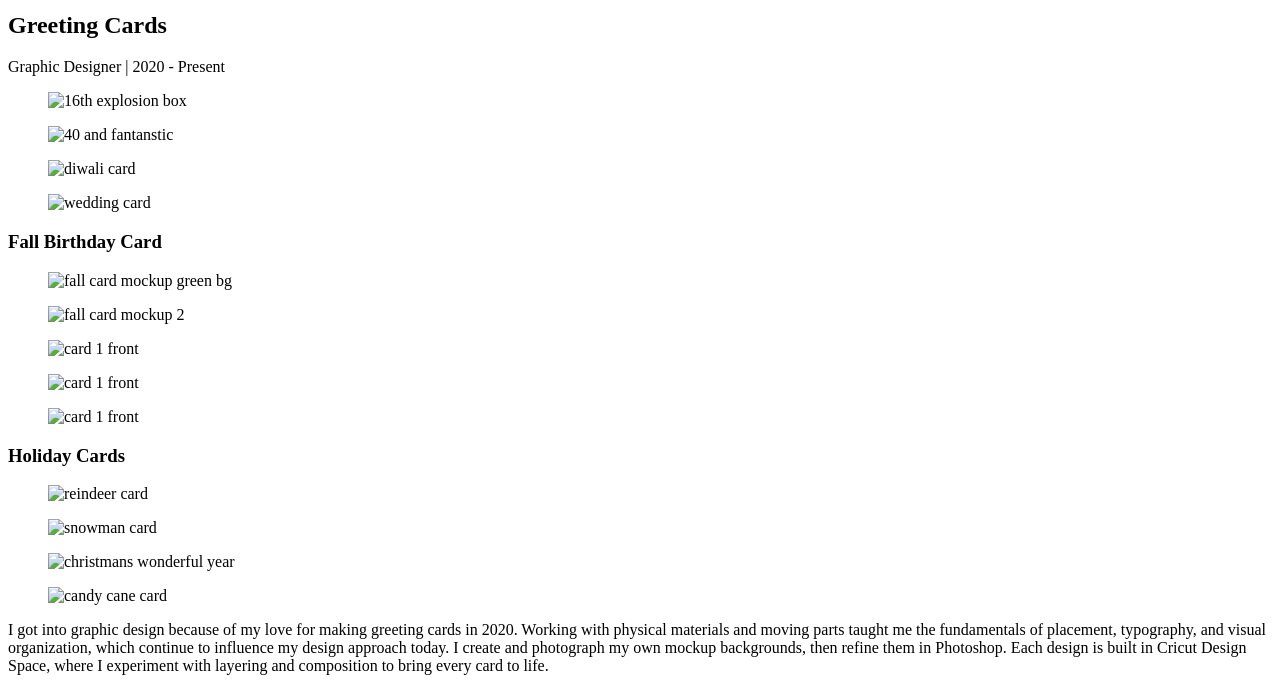
==== commit 58381e61: "Update index.html" ====
--- a/index.html
+++ b/index.html
@@ -22,7 +22,7 @@
         <div class="hero-box">
             <h1>Ananya Pochinapeddi</h1>
             <p class="hero-subtitle">UI/UX Designer and Graphic Designer</p>
-            <p class="hero-university">Northeastern University</p>
+            <p class="hero-university">Northeastern University this works</p>
             
         </div>
     </section>
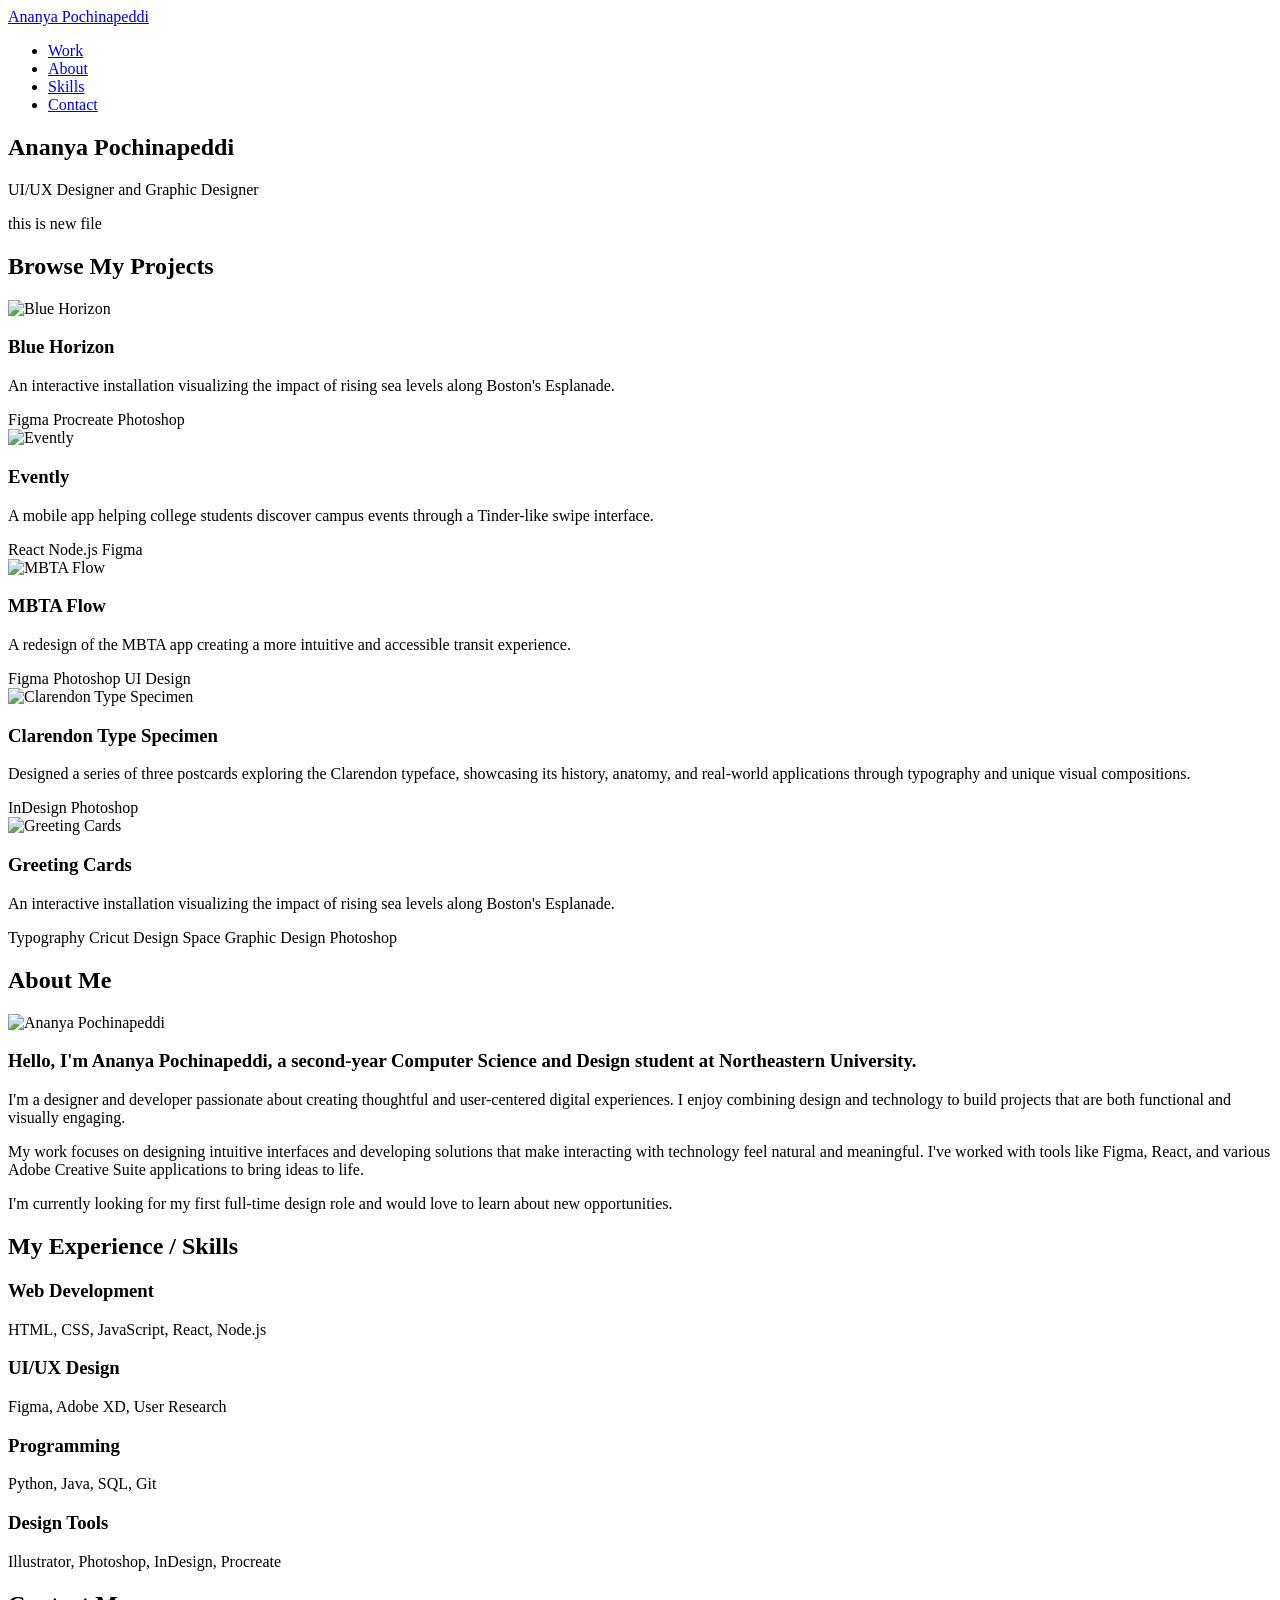
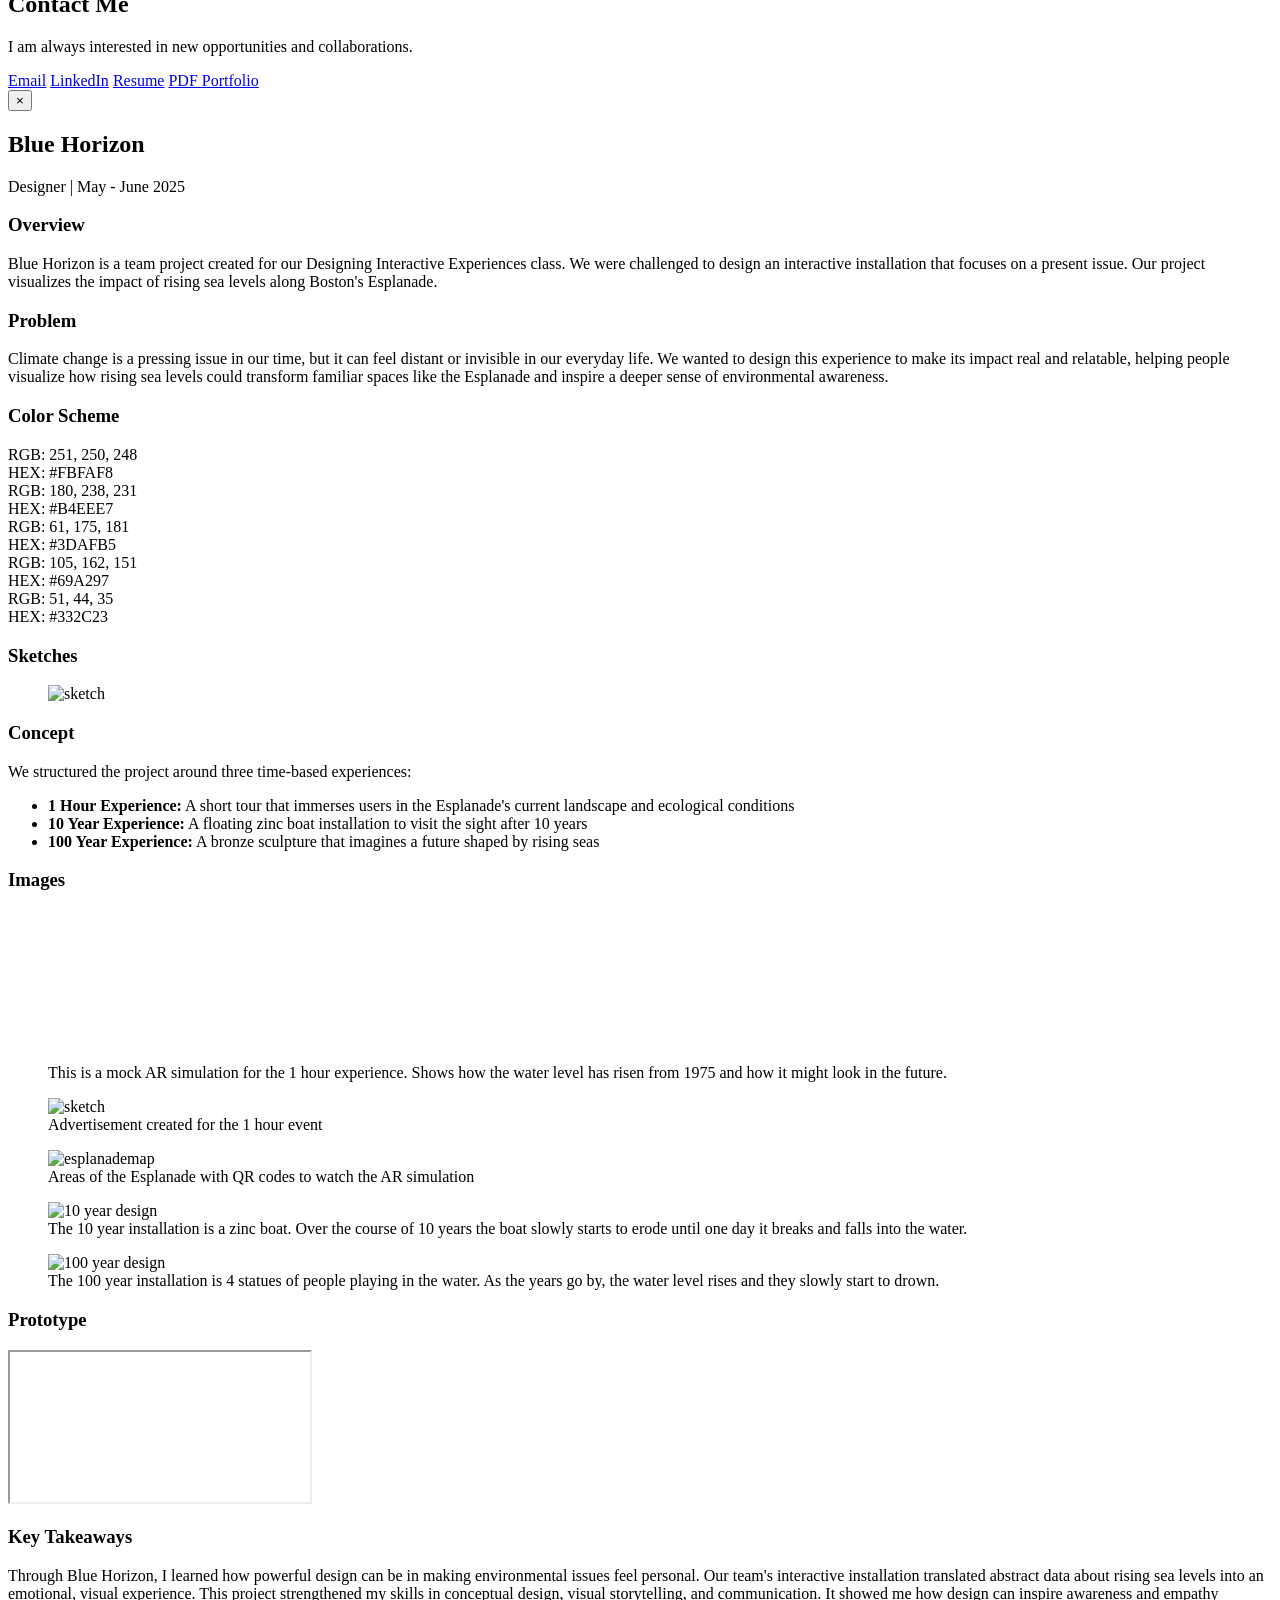
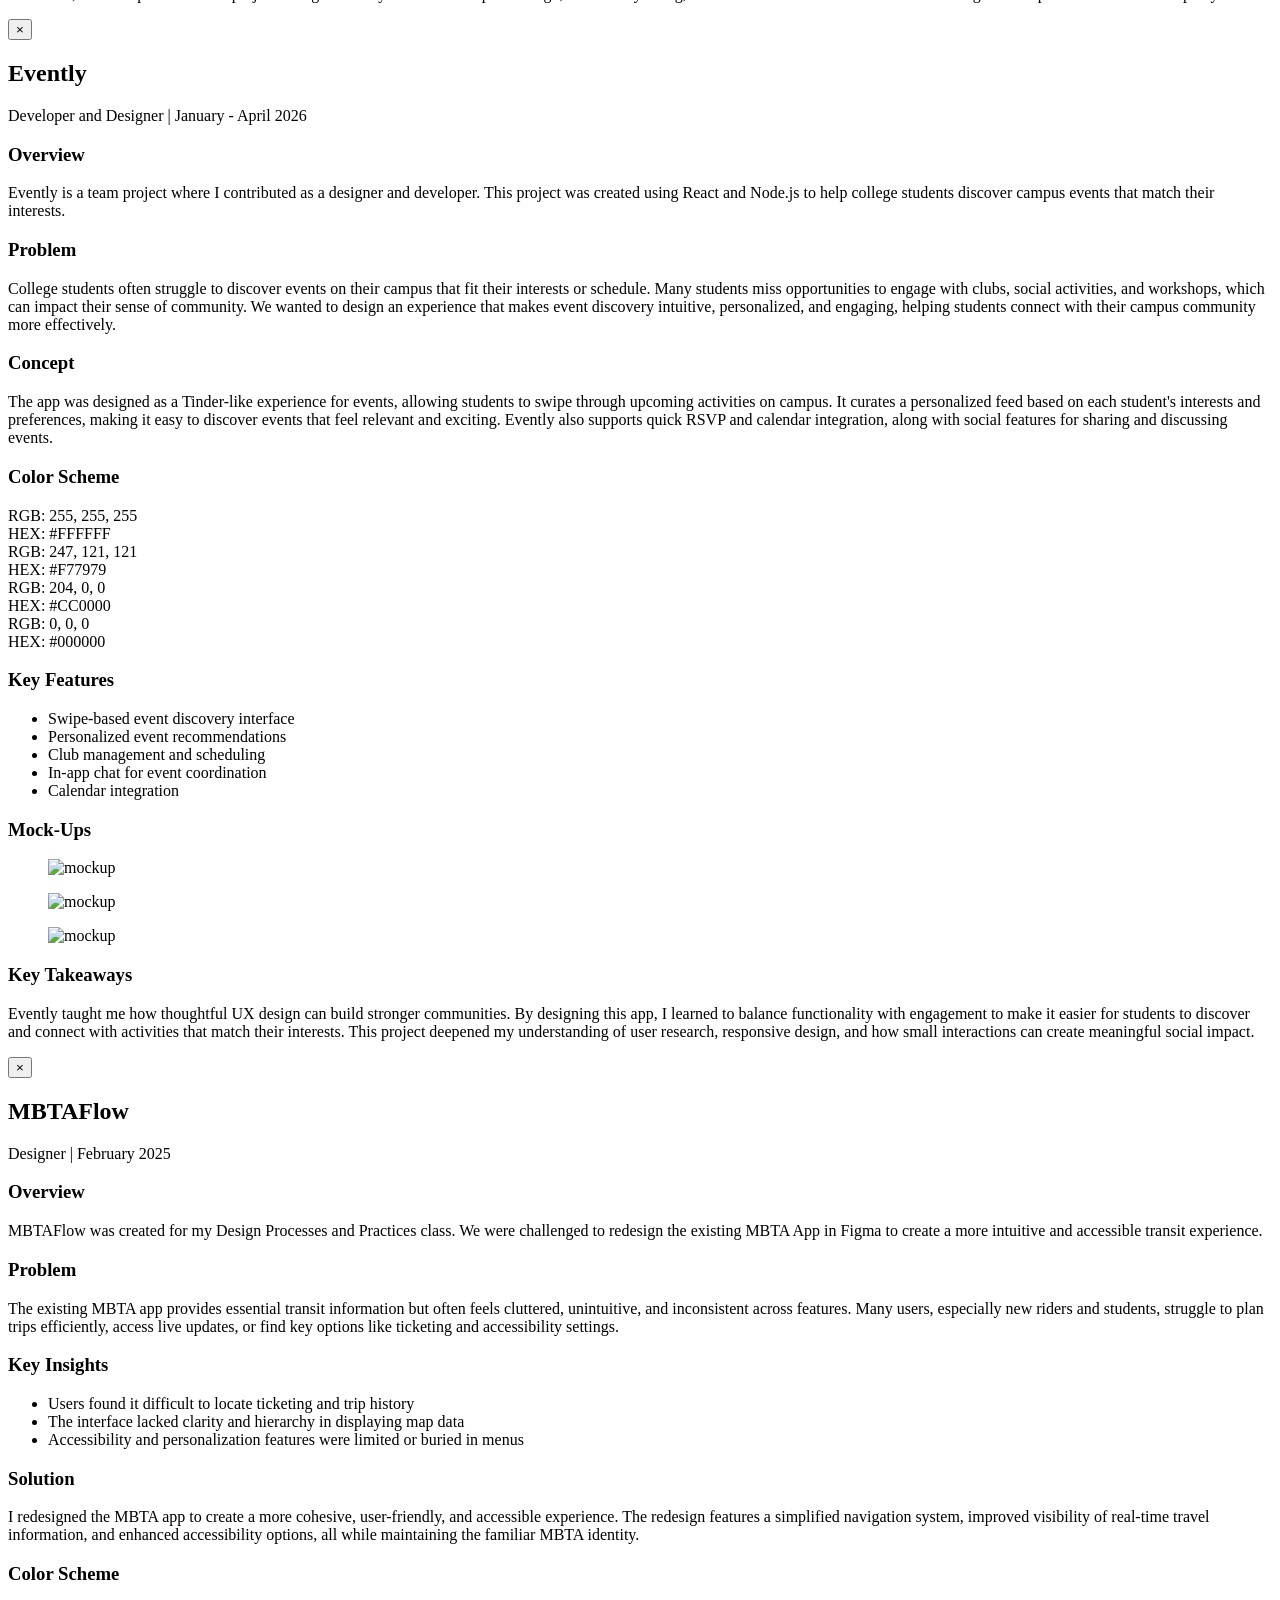
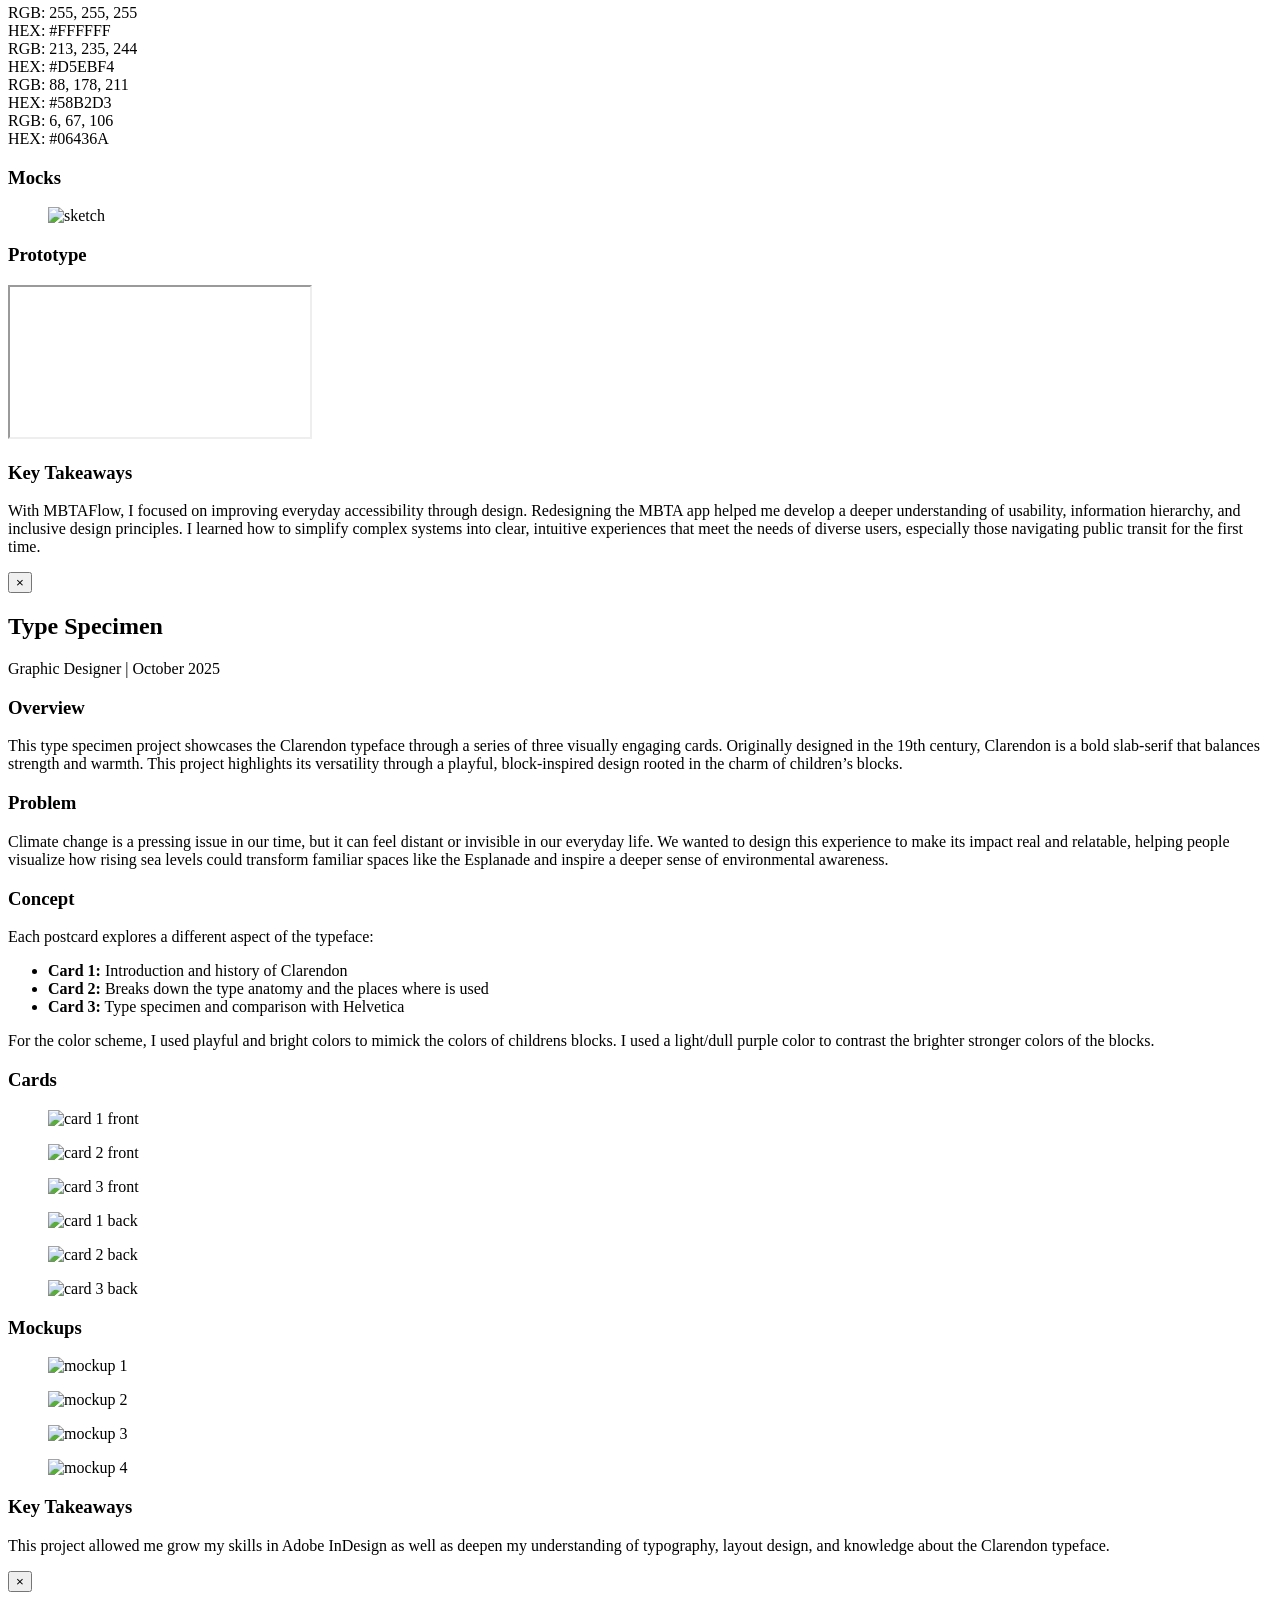
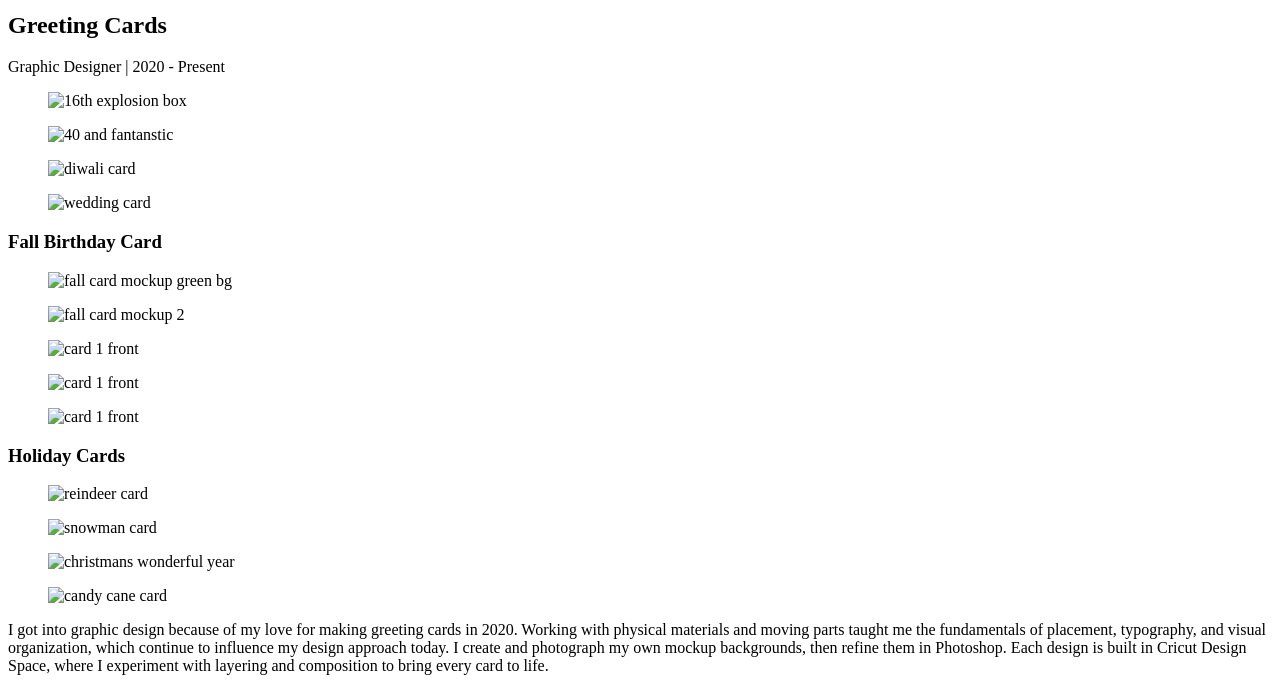
==== commit a80bb372: "trying to connect" ====
--- a/index.html
+++ b/index.html
@@ -22,7 +22,7 @@
         <div class="hero-box">
             <h1>Ananya Pochinapeddi</h1>
             <p class="hero-subtitle">UI/UX Designer and Graphic Designer</p>
-            <p class="hero-university">Northeastern University this works</p>
+            <p class="hero-university">this is new file</p>
             
         </div>
     </section>
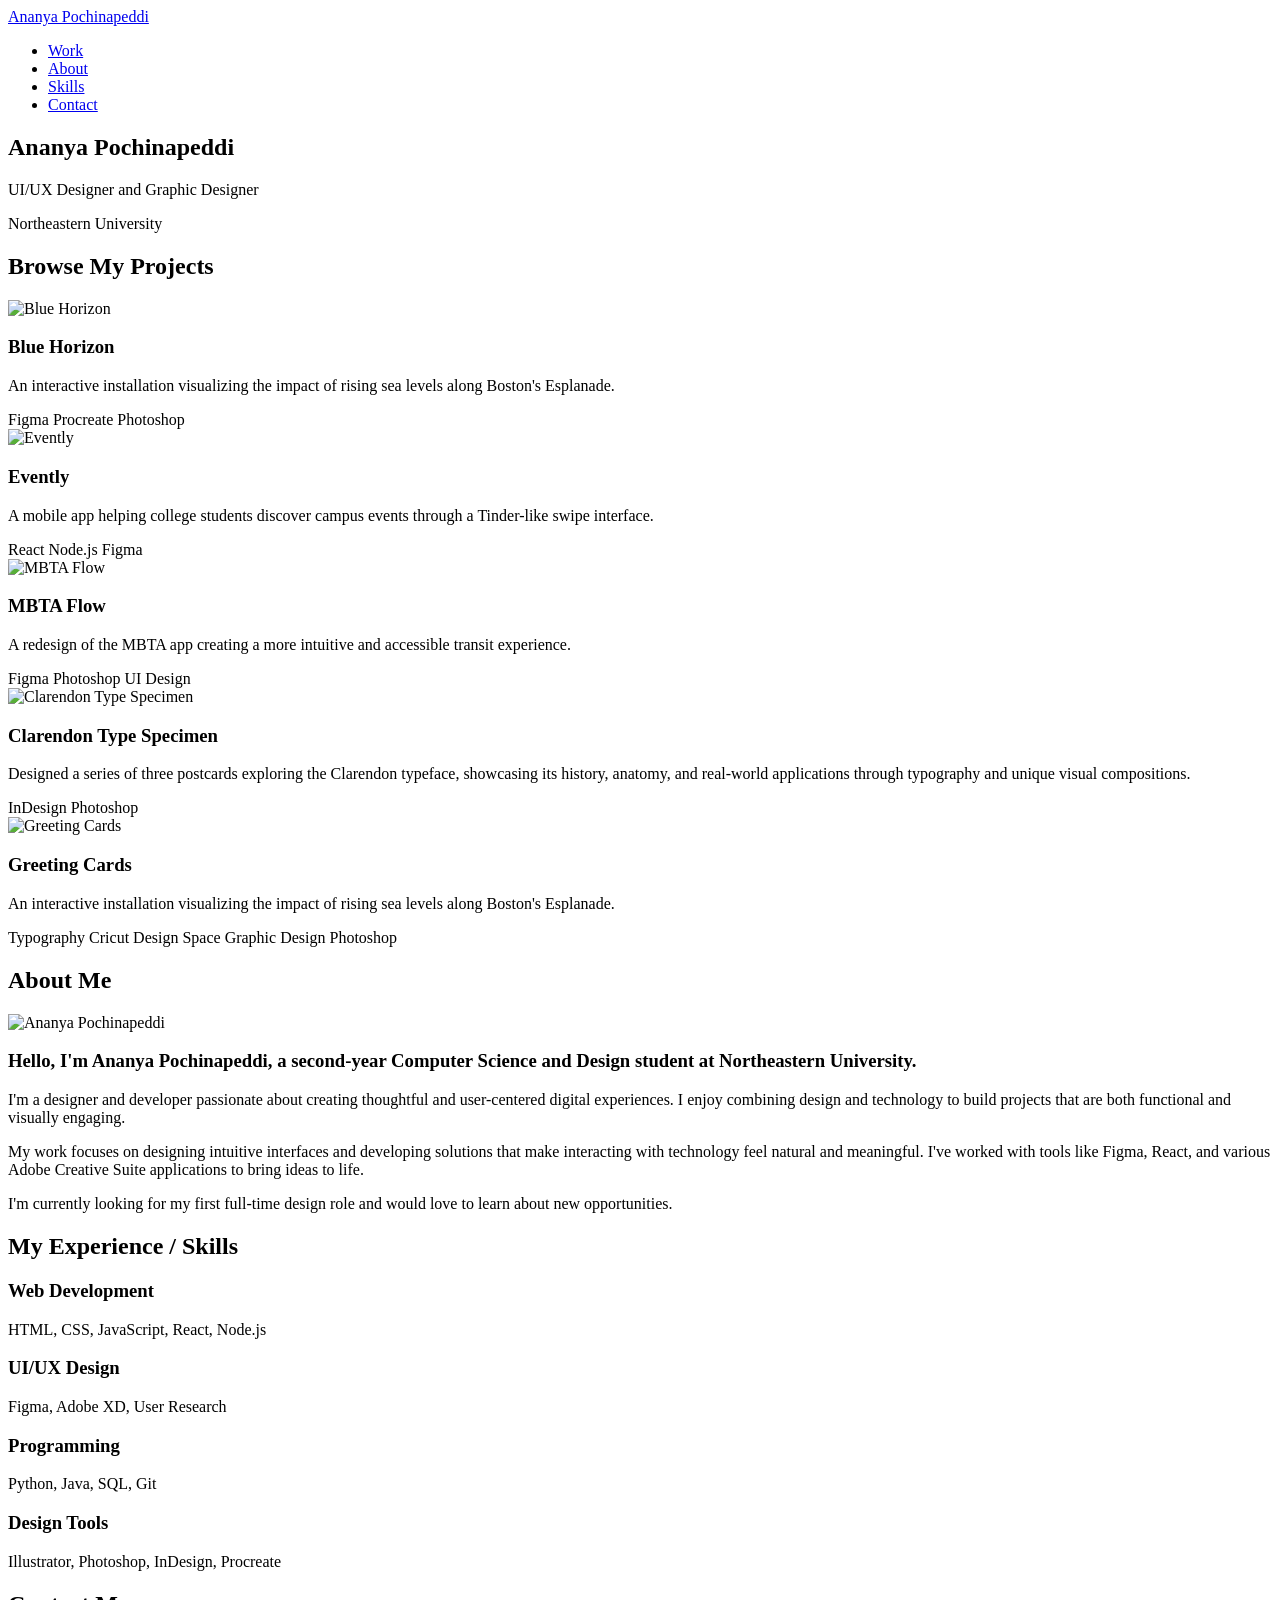
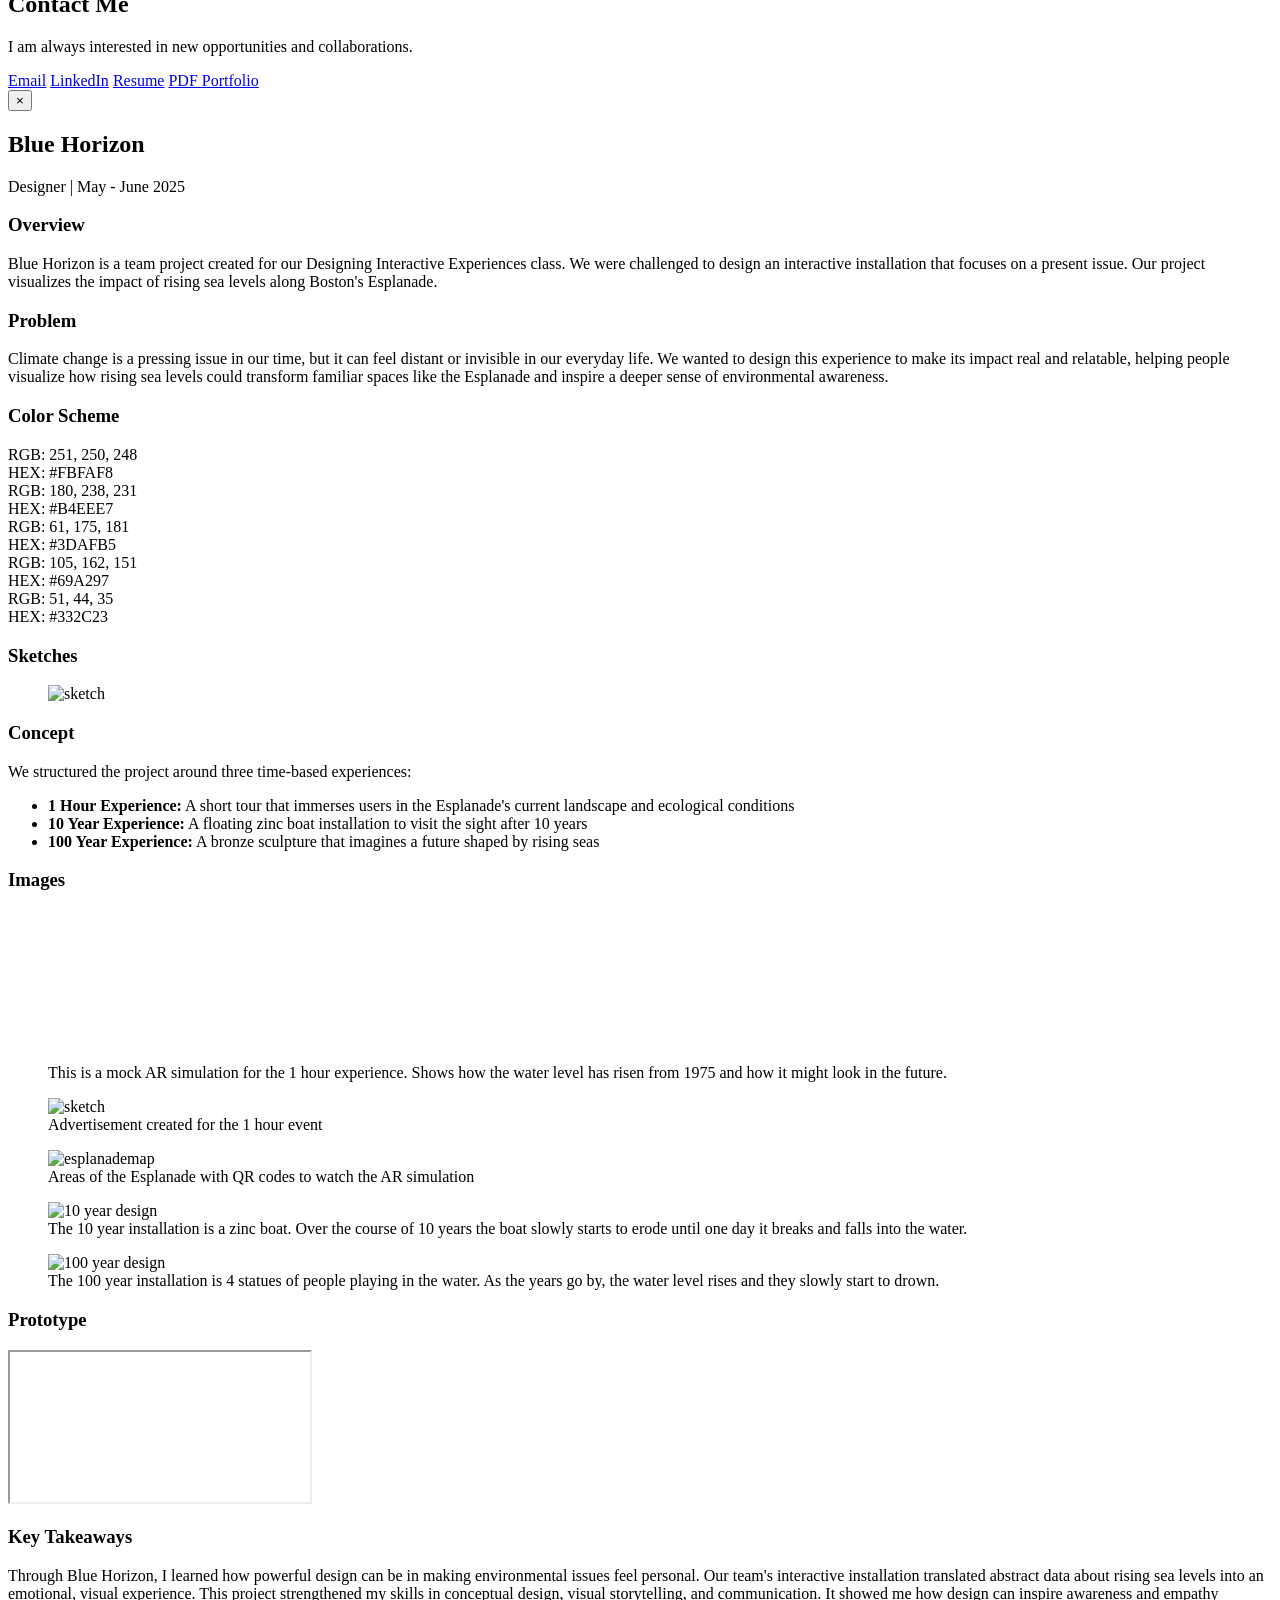
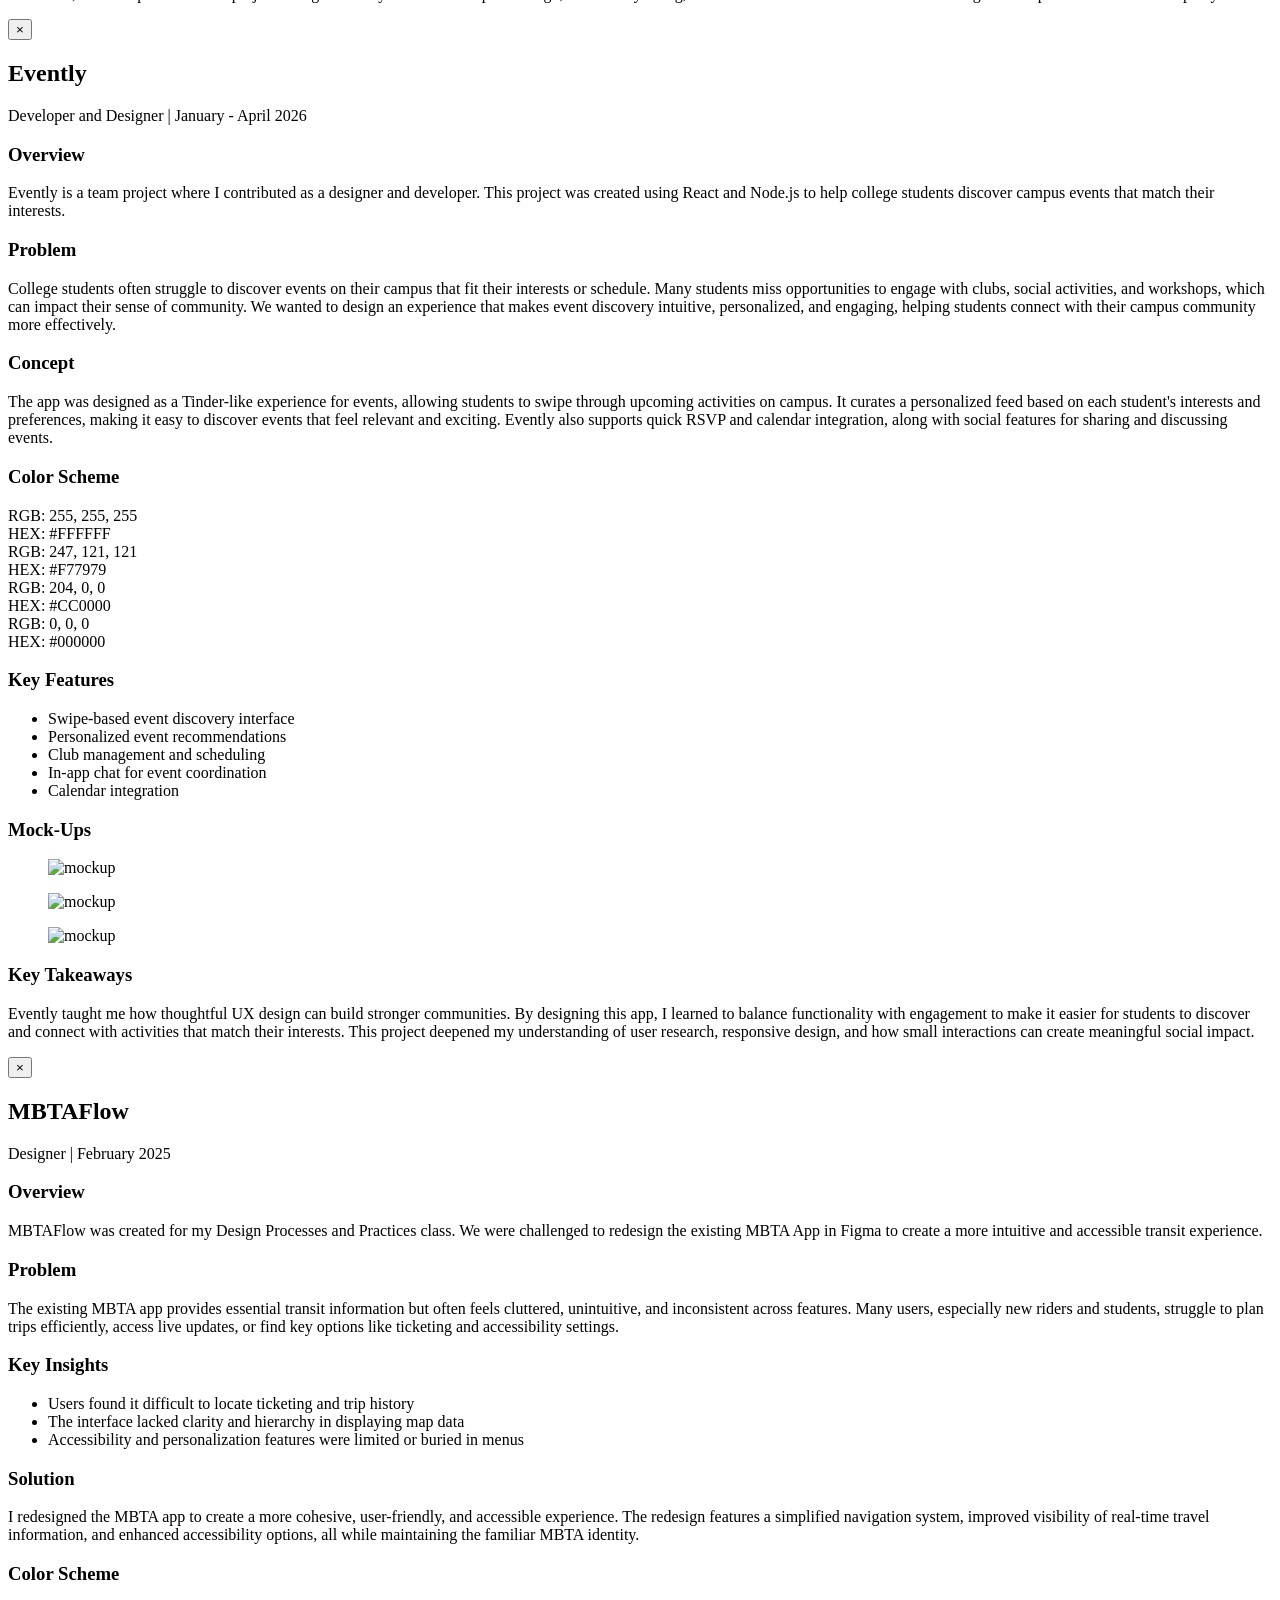
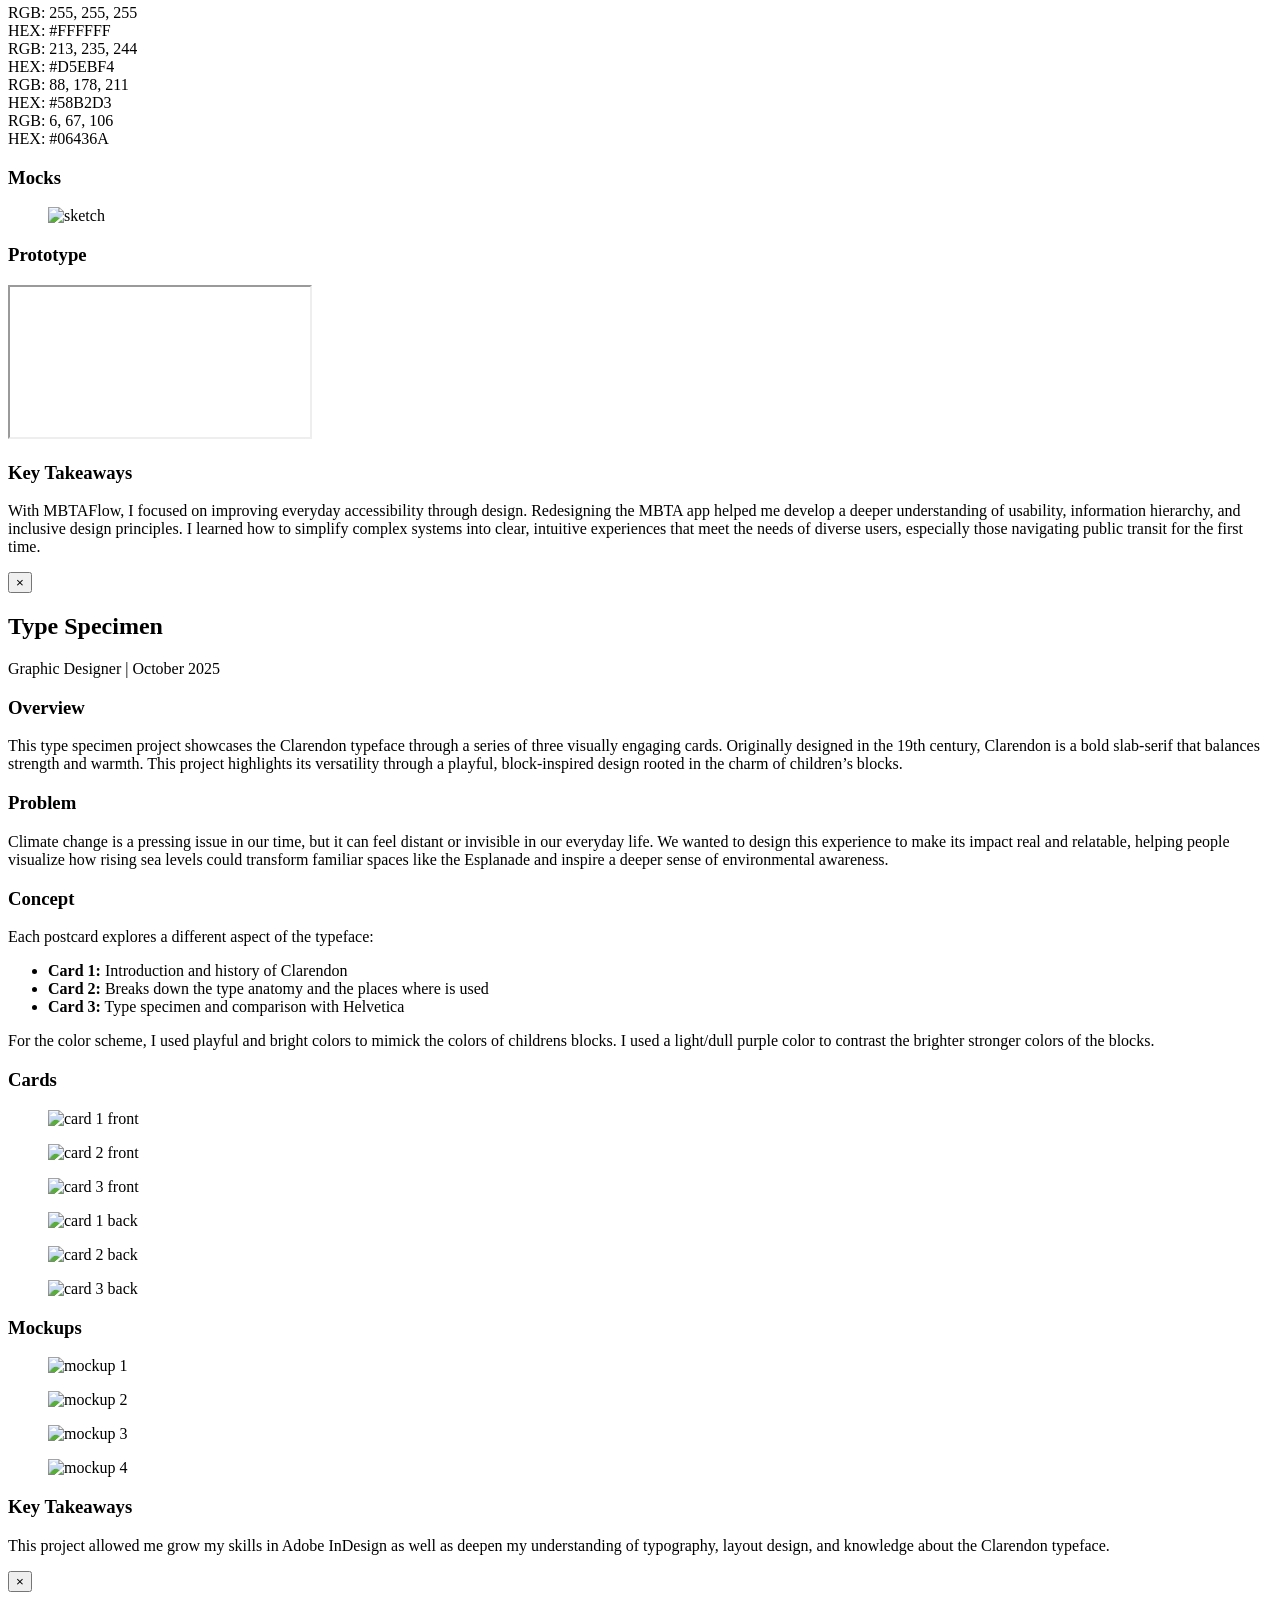
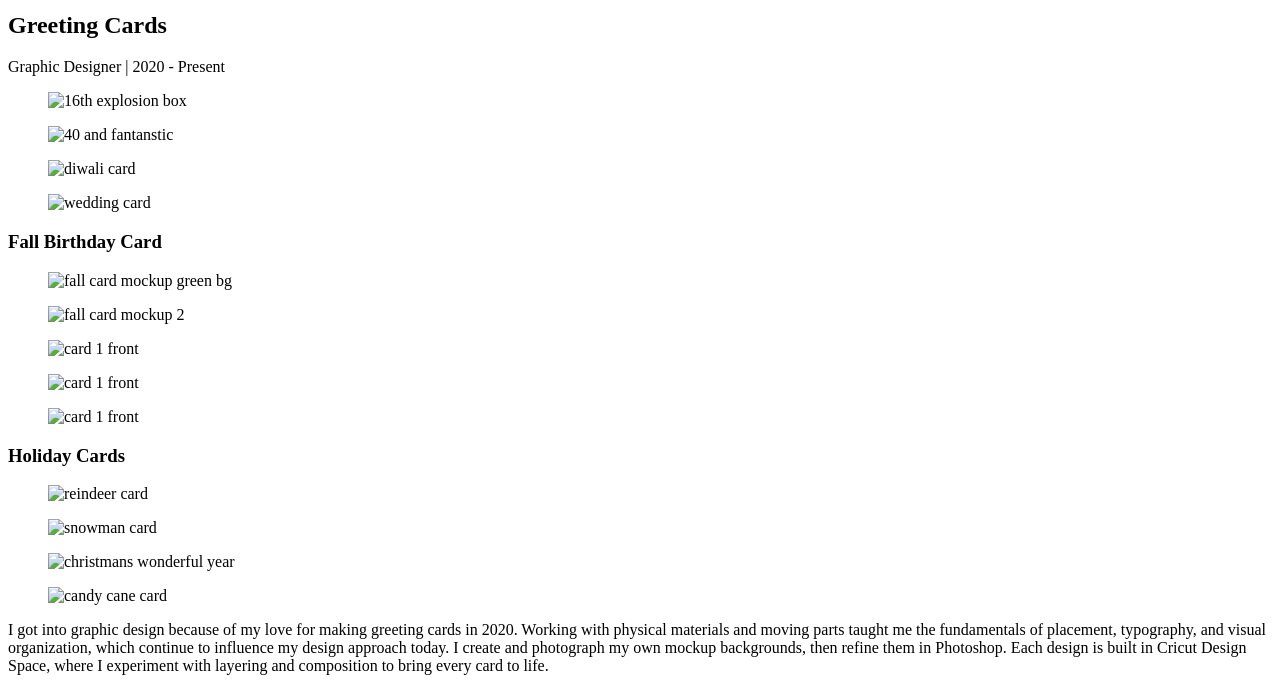
==== commit fa5eabd6: "Update index.html" ====
--- a/index.html
+++ b/index.html
@@ -22,7 +22,7 @@
         <div class="hero-box">
             <h1>Ananya Pochinapeddi</h1>
             <p class="hero-subtitle">UI/UX Designer and Graphic Designer</p>
-            <p class="hero-university">this is new file</p>
+            <p class="hero-university">Northeastern University</p>
             
         </div>
     </section>
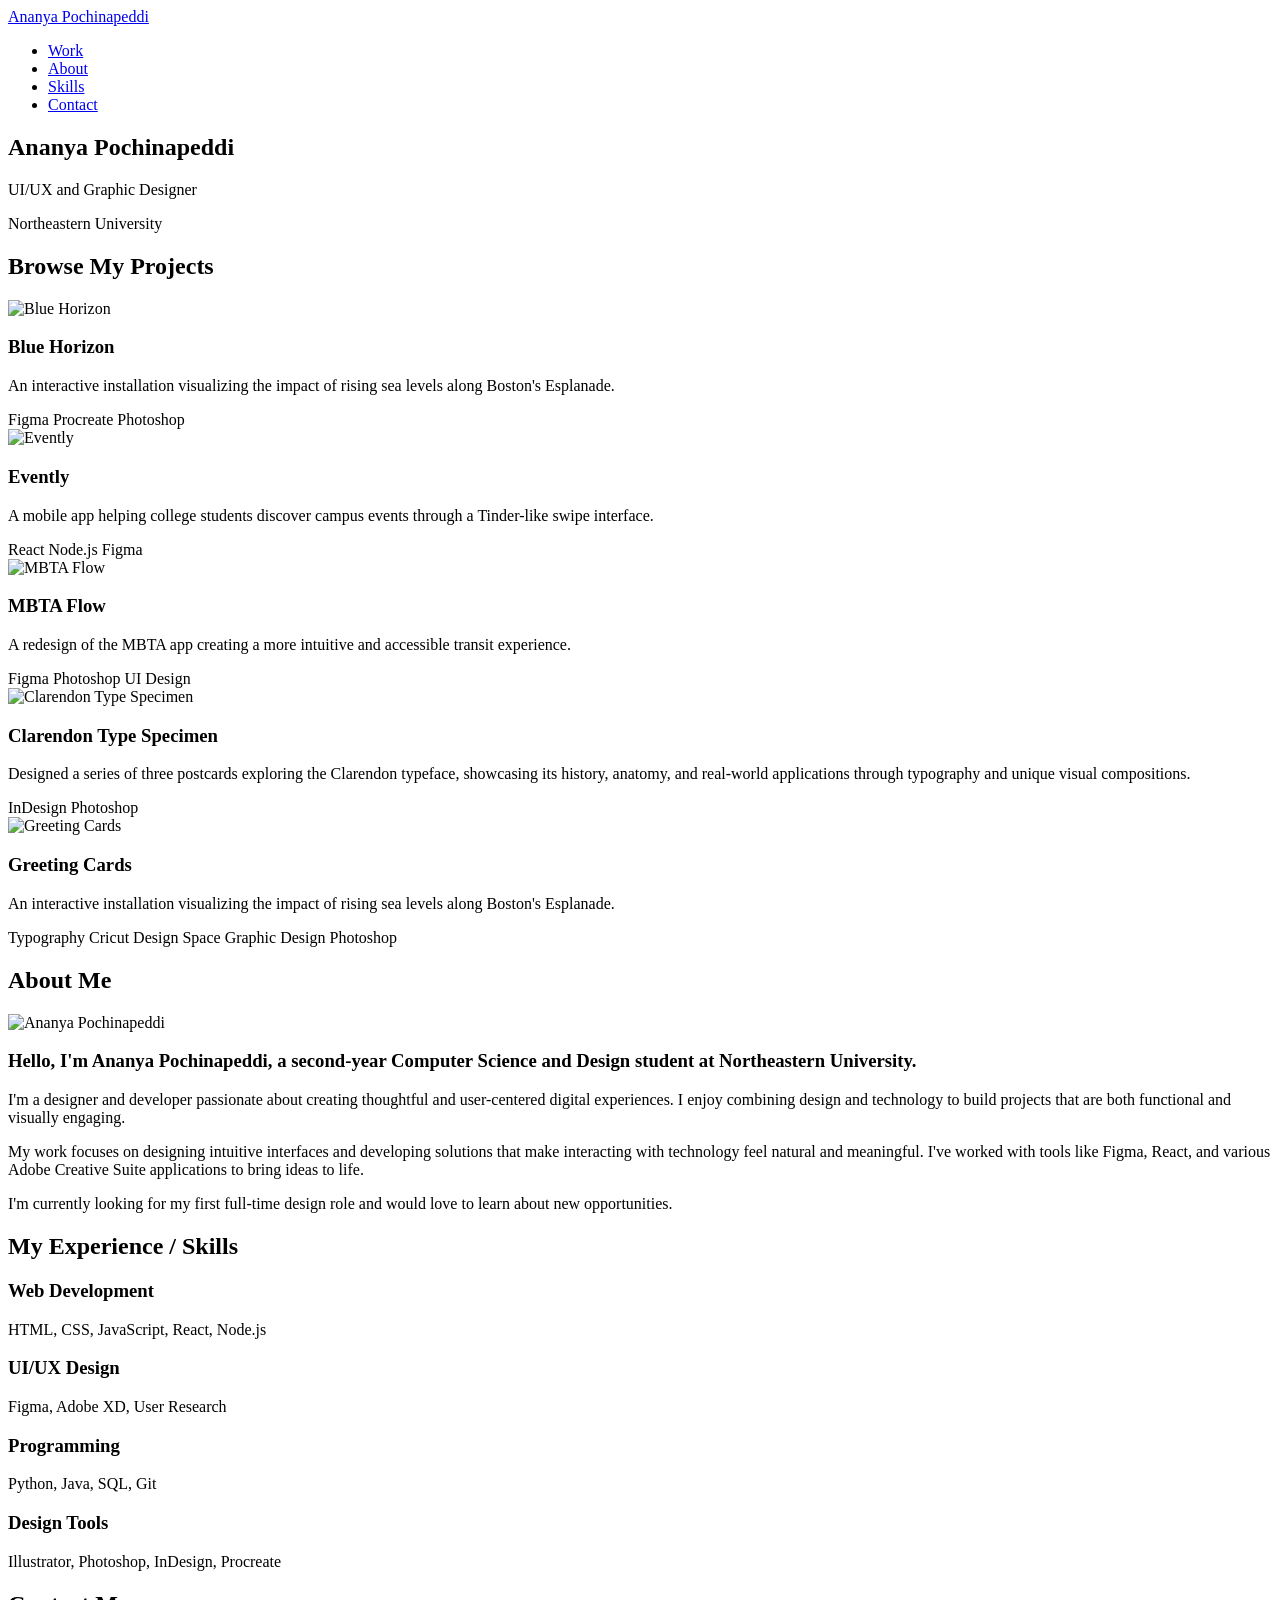
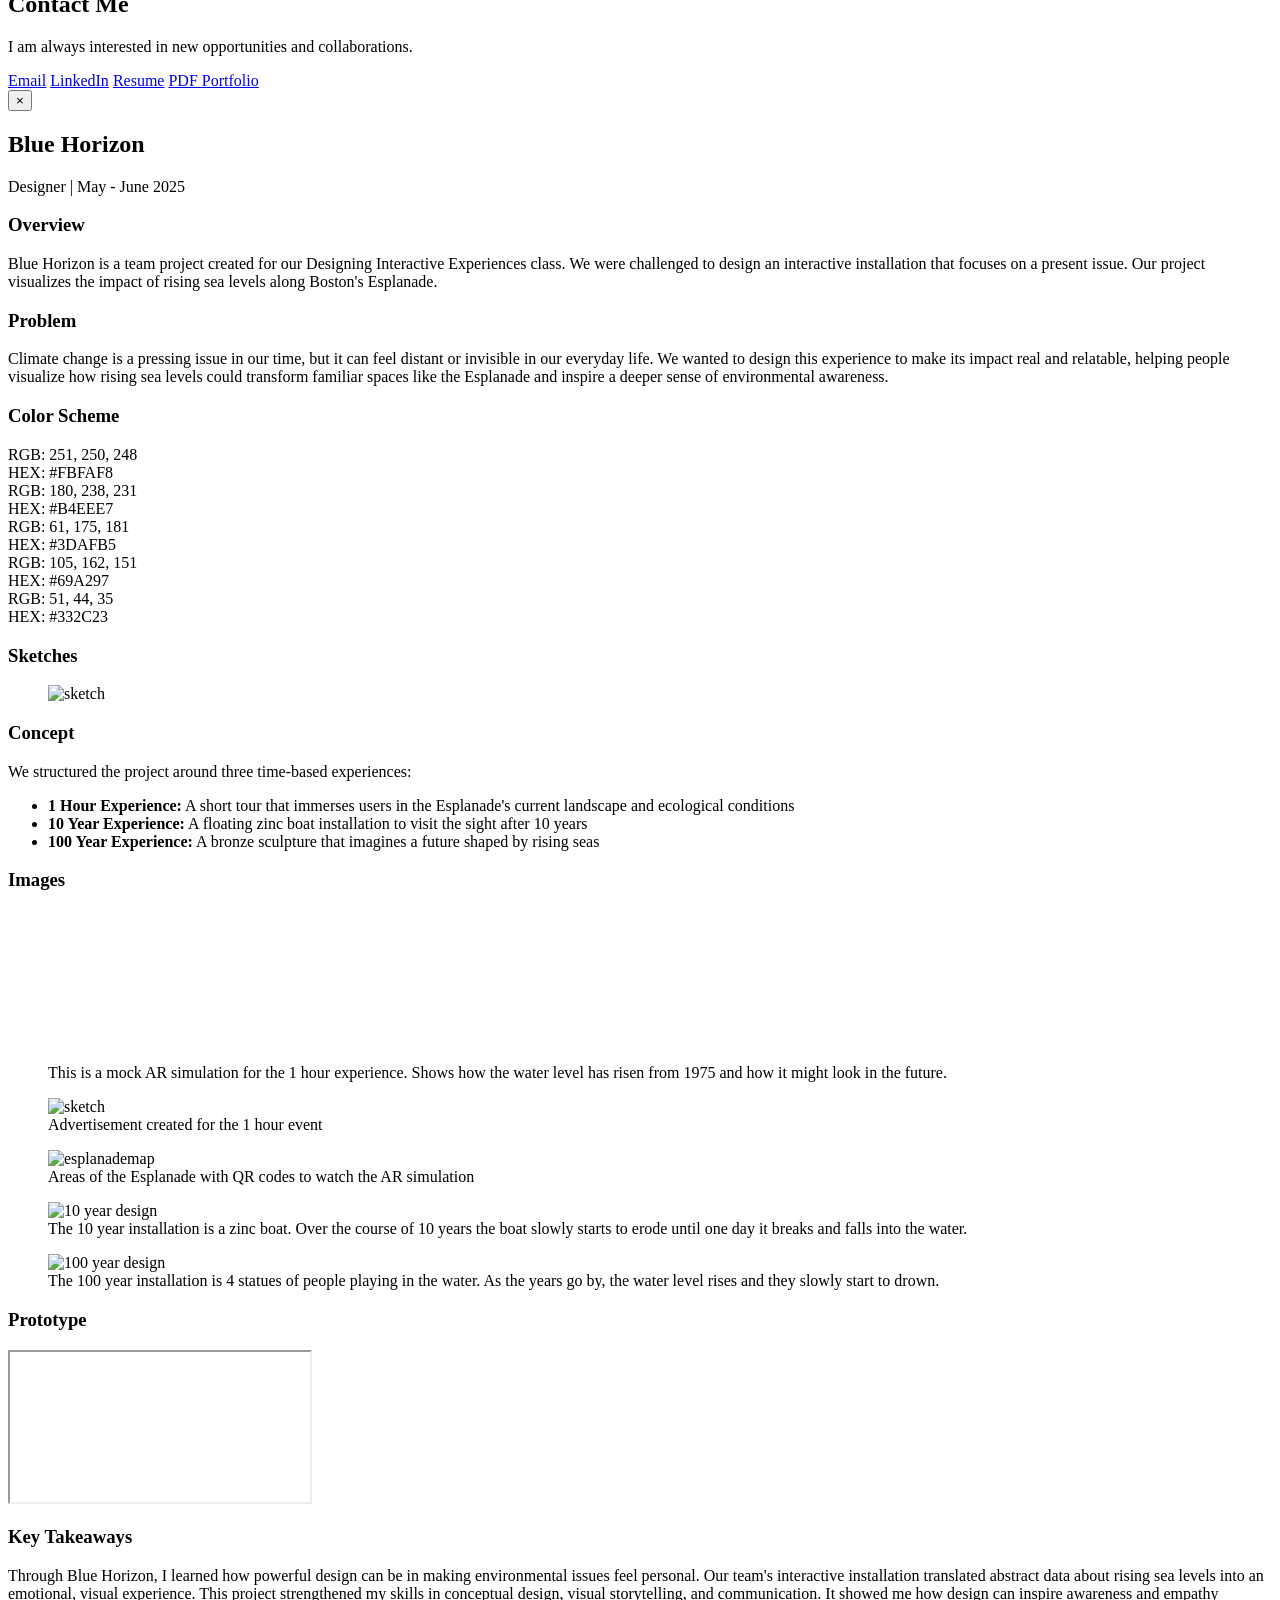
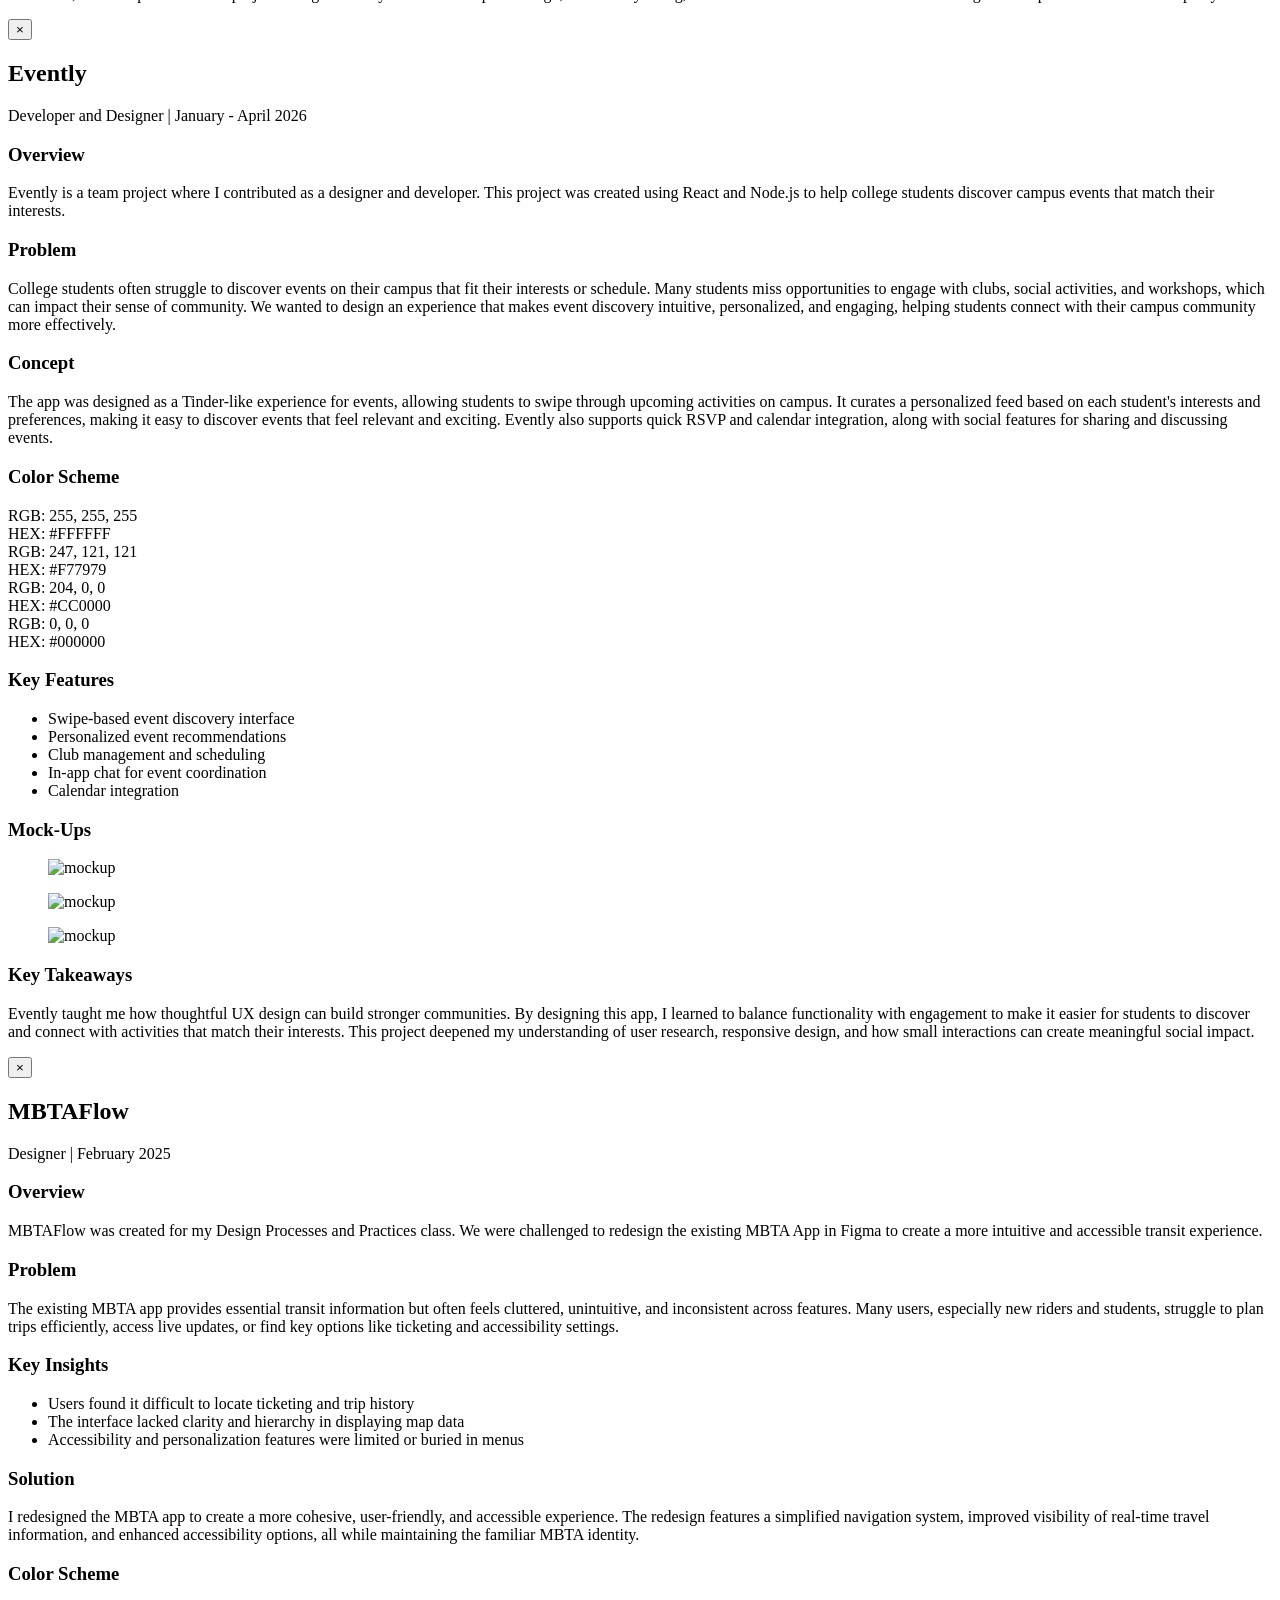
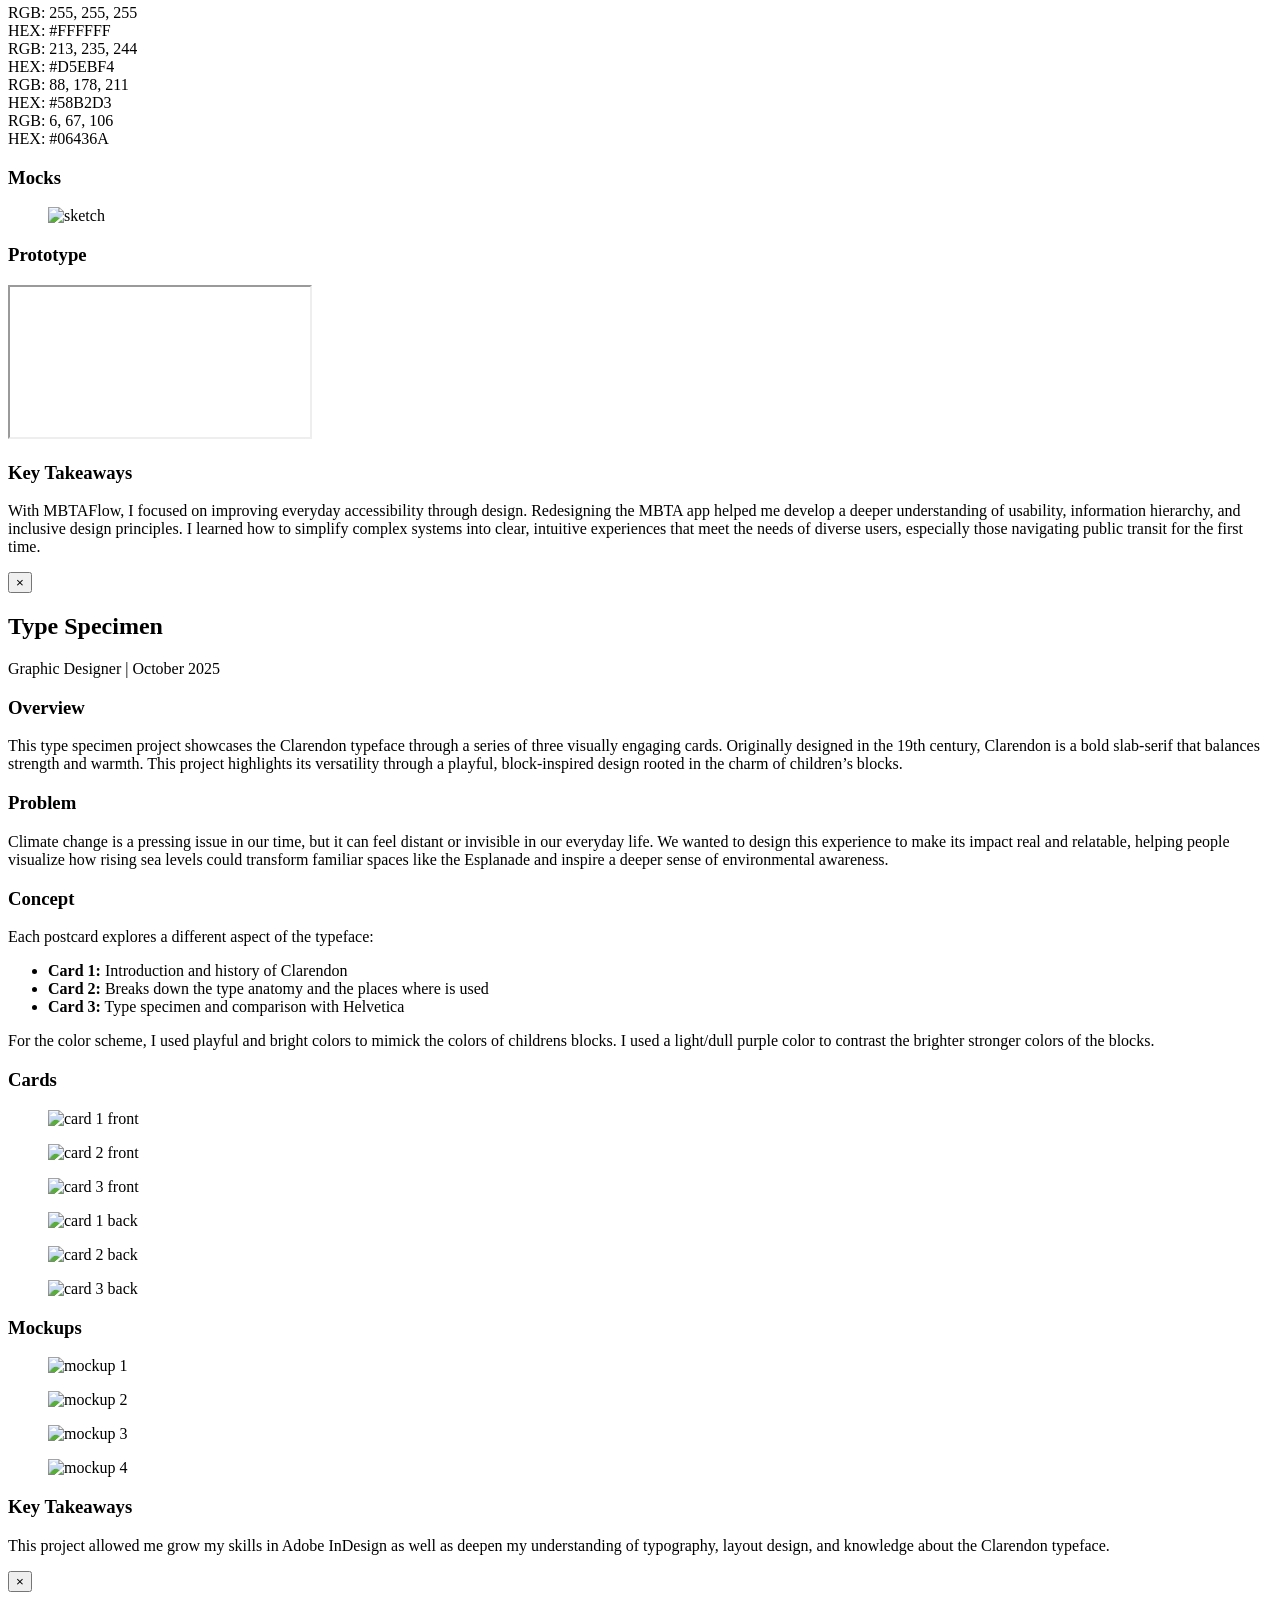
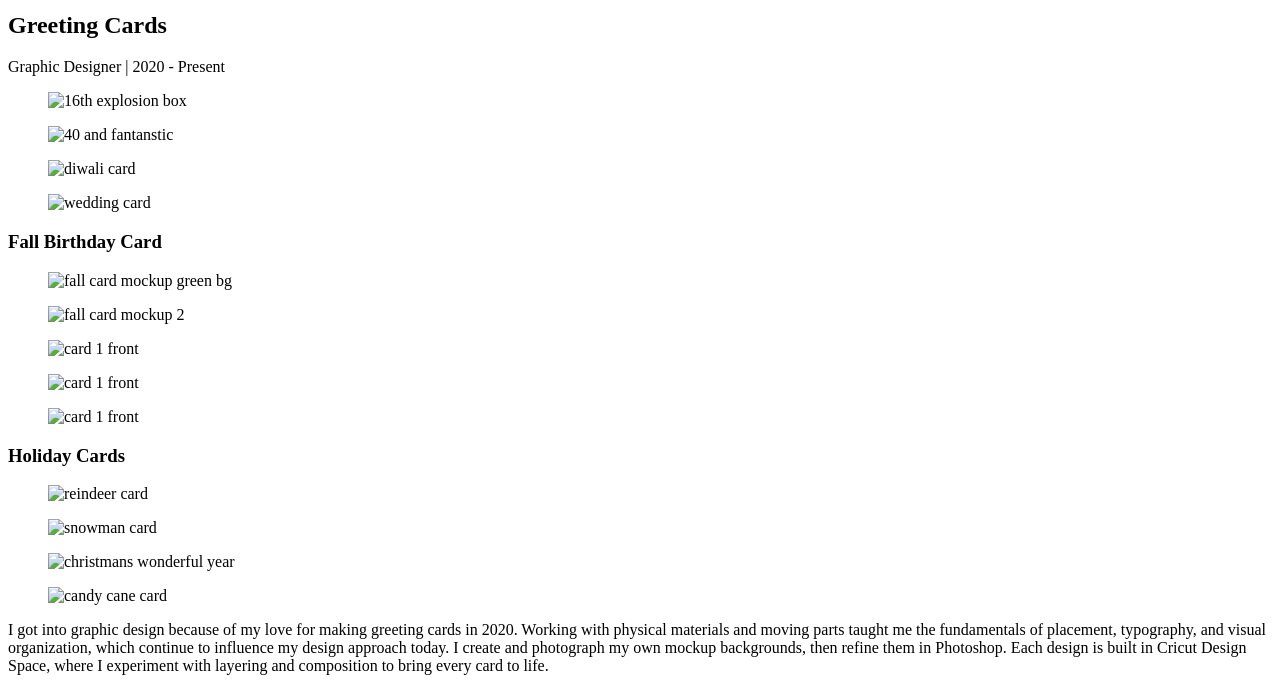
==== commit b3a3de95: "changes" ====
--- a/index.html
+++ b/index.html
@@ -21,7 +21,7 @@
     <section class="hero">
         <div class="hero-box">
             <h1>Ananya Pochinapeddi</h1>
-            <p class="hero-subtitle">UI/UX Designer and Graphic Designer</p>
+            <p class="hero-subtitle">UI/UX and Graphic Designer</p>
             <p class="hero-university">Northeastern University</p>
             
         </div>
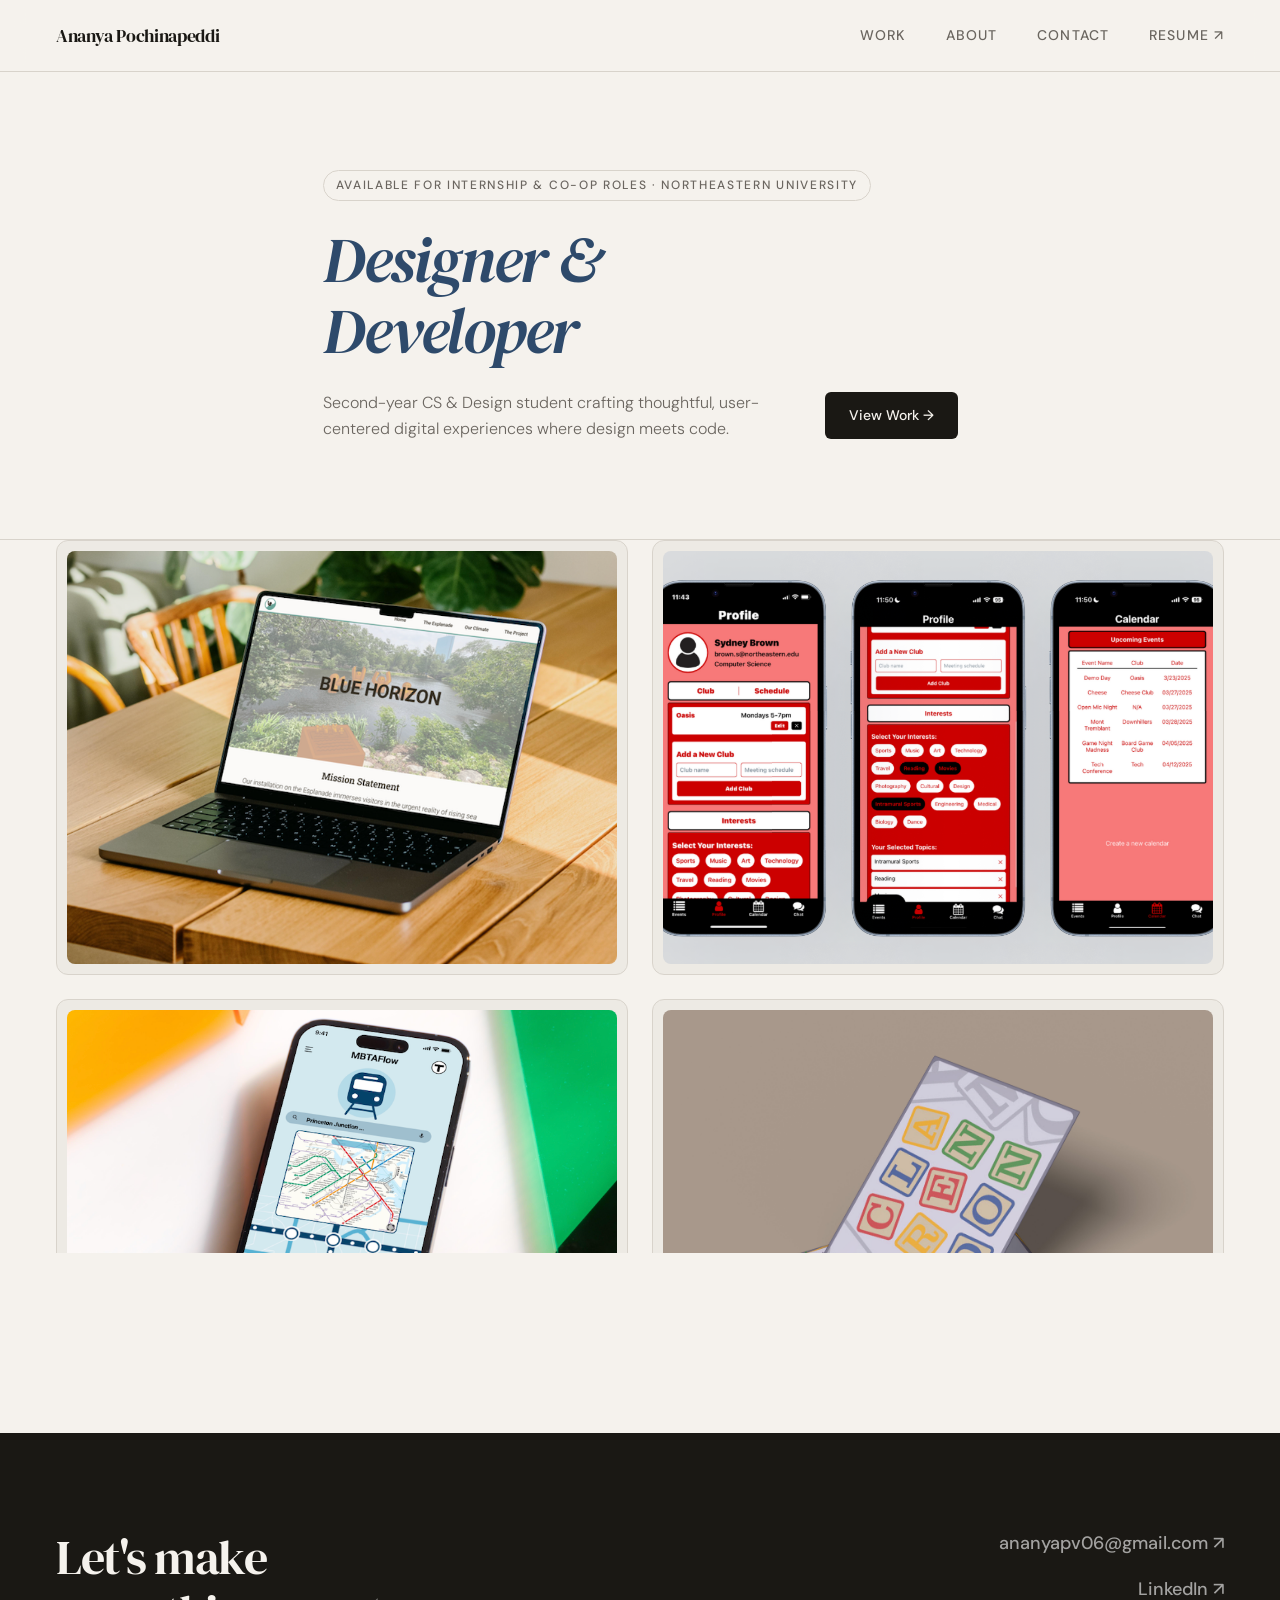
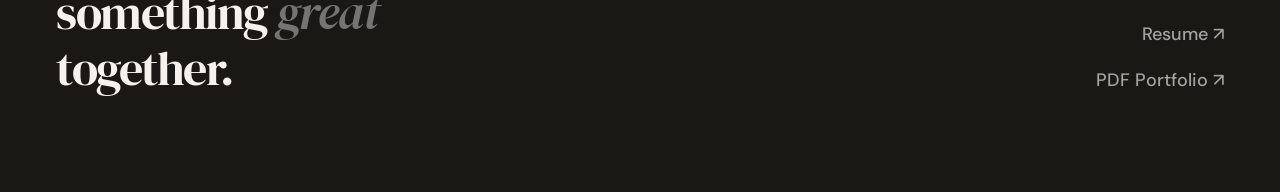
==== commit 8936a2dd: "changing up the whole website made everything into different files, organized all of the assets into" ====
--- a/index.html
+++ b/index.html
@@ -1,703 +1,80 @@
 <!DOCTYPE html>
 <html lang="en">
+
 <head>
-    <meta charset="UTF-8">
-    <meta name="viewport" content="width=device-width, initial-scale=1.0">
-    <title>Ananya Pochinapeddi - Portfolio</title>
-    <link rel="stylesheet" href="style.css">
+  <meta charset="UTF-8">
+  <meta name="viewport" content="width=device-width, initial-scale=1.0">
+  <title>Ananya Pochinapeddi — Designer & Developer</title>
+  <link rel="stylesheet" href="style.css">
 </head>
+
 <body>
-    <nav>
-        <a href="#" class="logo">Ananya Pochinapeddi</a>
-        <ul>
-            <li><a href="#projects">Work</a></li>
-            <li><a href="#about">About</a></li>
-            <li><a href="#skills">Skills</a></li>
-            <li><a href="#contact">Contact</a></li>
-        </ul>
-    </nav>
 
-    <!-- Hero Section -->
-    <section class="hero">
-        <div class="hero-box">
-            <h1>Ananya Pochinapeddi</h1>
-            <p class="hero-subtitle">UI/UX and Graphic Designer</p>
-            <p class="hero-university">Northeastern University</p>
-            
-        </div>
-    </section>
+  <nav>
+    <div class="container">
+      <a href="index.html" class="nav-logo">Ananya Pochinapeddi</a>
+      <ul class="nav-links">
+        <li><a href="projects.html">Work</a></li>
+        <li><a href="about.html">About</a></li>
+        <li><a href="index.html#contact">Contact</a></li>
+        <li><a href="assets/Resume.pdf" target="_blank" rel="noopener">Resume ↗</a></li>
+      </ul>
+    </div>
+  </nav>
 
-    <!-- Project Modals Section -->
-    <section id="projects" class="projects-section">
-        <div class="projects-container">
-            <h2>Browse My Projects</h2>
-            <div class="projects-grid">
-                
-                <!-- Blue Horizon Modal -->
-                <div class="project-card" onclick="openModal('blueHorizon')">
-                    <div class="project-image">
-                        <img src="blue horizon pic.png" alt="Blue Horizon">
-                    </div>
-                    <div class="project-content">
-                        <h3>Blue Horizon</h3>
-                        <p class="project-description">An interactive installation visualizing the impact of rising sea levels along Boston's Esplanade.</p>
-                        <div class="project-skills">
-                            <span class="skill-pill">Figma</span>
-                            <span class="skill-pill">Procreate</span>
-                            <span class="skill-pill">Photoshop</span>
-                        </div>
-                    </div>
-                </div>
-                
-                <!-- Evently Modal -->
-                <div class="project-card" onclick="openModal('evently')">
-                    <div class="project-image">
-                        <img src="evently pic.png" alt="Evently">
-                    </div>
-                    <div class="project-content">
-                        <h3>Evently</h3>
-                        <p class="project-description">A mobile app helping college students discover campus events through a Tinder-like swipe interface.</p>
-                        <div class="project-skills">
-                            <span class="skill-pill">React</span>
-                            <span class="skill-pill">Node.js</span>
-                            <span class="skill-pill">Figma</span>
-                        </div>
-                    </div>
-                </div>
+  <section class="hero">
+    <div class="container">
+      <span class="hero-label fade-up fade-up-1">Available for internship & co-op roles · Northeastern University</span>
+      <h1 class="fade-up fade-up-2"><em>Designer & Developer</em></h1>
+      <div class="hero-meta fade-up fade-up-3">
+        <p class="hero-desc">Second-year CS &amp; Design student crafting thoughtful, user-centered digital experiences
+          where design meets code.</p>
+        <a href="projects.html" class="btn btn-primary" style="margin-left:auto;">View Work →</a>
+      </div>
+    </div>
+  </section>
 
-                <!-- MBTA Modal -->
-                <div class="project-card" onclick="openModal('mbtaflow')">
-                    <div class="project-image">
-                        <img src="mbta pic.png" alt="MBTA Flow">
-                    </div>
-                    <div class="project-content">
-                        <h3>MBTA Flow</h3>
-                        <p class="project-description">A redesign of the MBTA app creating a more intuitive and accessible transit experience.</p>
-                        <div class="project-skills">
-                            <span class="skill-pill">Figma</span>
-                            <span class="skill-pill">Photoshop</span>
-                            <span class="skill-pill">UI Design</span>
-                        </div>
-                    </div>
-                </div>
+  <section id="projects">
+    <div class="container">
+      <div class="project-grid">
+        <a href="project-blue-horizon.html" class="project-card fade-up fade-up-1">
+          <div class="card-image">
+            <img src="assets/blue horizon/blue horizon mockup 2.png" alt="Blue Horizon">
+          </div>
+        </a>
+        <a href="project-evently.html" class="project-card fade-up fade-up-2">
+          <div class="card-image">
+            <img src="assets/evently/evently pg 2.png" alt="Evently">
+          </div>
+        </a>
+        <a href="project-mbta.html" class="project-card fade-up fade-up-3">
+          <div class="card-image">
+            <img src="assets/mbta/mbta mockup.png" alt="MBTA Flow">
+          </div>
+        </a>
+        <a href="project-type-specimen.html" class="project-card fade-up fade-up-4">
+          <div class="card-image">
+            <img src="assets/type specimen/Postcard Mockup2.jpg" alt="Clarendon Type Specimen">
+          </div>
+        </a>
+      </div>
+    </div>
+  </section>
 
-                <!-- Type Specimen Modal -->
-                <div class="project-card" onclick="openModal('typespecimen')">
-                    <div class="project-image">
-                        <img src="Postcard Mockup2.jpg" alt="Clarendon Type Specimen">
-                    </div>
-                    <div class="project-content">
-                        <h3>Clarendon Type Specimen</h3>
-                        <p class="project-description">Designed a series of three postcards exploring the Clarendon typeface, showcasing its history, anatomy, and real-world applications through typography and unique visual compositions.</p>
-                        <div class="project-skills">
-                            <span class="skill-pill">InDesign</span>
-                            <span class="skill-pill">Photoshop</span>
-                        </div>
-                    </div>
-                </div>
+  <footer id="contact">
+    <div class="container">
+      <div class="footer-headline">Let's make<br>something <em>great</em><br>together.</div>
+      <div class="footer-links">
+        <a href="mailto:ananyapv06@gmail.com" class="footer-link">ananyapv06@gmail.com ↗</a>
+        <a href="https://www.linkedin.com/in/ananya-pochinapeddi" target="_blank" rel="noopener"
+          class="footer-link">LinkedIn ↗</a>
+        <a href="assets/Resume.pdf" target="_blank" rel="noopener" class="footer-link">Resume ↗</a>
+        <a href="assets/Graphic Design Portfolio.pdf" target="_blank" rel="noopener" class="footer-link">PDF Portfolio
+          ↗</a>
+      </div>
+    </div>
+  </footer>
 
-                <!-- Greeting Cards Modal -->
-                <div class="project-card" onclick="openModal('greetingcards')">
-                    <div class="project-image">
-                        <img src="fall mockup green bg.png" alt="Greeting Cards">
-                    </div>
-                    <div class="project-content">
-                        <h3>Greeting Cards</h3>
-                        <p class="project-description">An interactive installation visualizing the impact of rising sea levels along Boston's Esplanade.</p>
-                        <div class="project-skills">
-                            <span class="skill-pill">Typography</span>
-                            <span class="skill-pill">Cricut Design Space</span>
-                            <span class="skill-pill">Graphic Design</span>
-                            <span class="skill-pill">Photoshop</span>
-                        </div>
-                    </div>
-                </div>
+</body>
 
-           
-            
-            </div>
-        </div>
-    </section>
-
-    <!-- About Section -->
-    <section id="about" class="about-section">
-        <h2>About Me</h2>
-        <div class="about-container">
-            <div class="profile-image">
-                <img src="about-image.png" alt="Ananya Pochinapeddi">
-            </div>
-
-            <div class="about-content">
-                <h3>Hello, I'm Ananya Pochinapeddi, a second-year Computer Science and Design student at Northeastern University.</h3>
-
-                <p>I'm a designer and developer passionate about creating thoughtful and user-centered digital experiences. I enjoy combining design and technology to build projects that are both functional and visually engaging.</p>
-
-                <p>My work focuses on designing intuitive interfaces and developing solutions that make interacting with technology feel natural and meaningful. I've worked with tools like Figma, React, and various Adobe Creative Suite applications to bring ideas to life.</p>
-
-                <p>I'm currently looking for my first full-time design role and would love to learn about new opportunities.</p>
-            </div>
-        </div>
-    </section>
-
-    <!-- Skills Section -->
-    <section id="skills" class="skills-section">
-        <h2>My Experience / Skills</h2>
-        <div class="skills-box">
-            <div class="skills-grid">
-                <div class="skill-item">
-                    <h3>Web Development</h3>
-                    <p>HTML, CSS, JavaScript, React, Node.js</p>
-                </div>
-                <div class="skill-item">
-                    <h3>UI/UX Design</h3>
-                    <p>Figma, Adobe XD, User Research</p>
-                </div>
-                <div class="skill-item">
-                    <h3>Programming</h3>
-                    <p>Python, Java, SQL, Git</p>
-                </div>
-                <div class="skill-item">
-                    <h3>Design Tools</h3>
-                    <p>Illustrator, Photoshop, InDesign, Procreate</p>
-                </div>
-            </div>
-        </div>
-    </section>
-
-    <!-- Contact Footer -->
-    <footer id="contact">
-        <h2>Contact Me</h2>
-        <div class="footer-content">
-            <p>I am always interested in new opportunities and collaborations.</p>
-            <div class="buttons">
-                <a href="mailto:ananyapv06@gmail.com" class="btn">Email</a>
-                <a href="https://www.linkedin.com/in/ananya-pochinapeddi" target="_blank" rel="noopener noreferrer" class="btn">LinkedIn</a>
-                <a href="Resume (2).pdf" target="_blank" rel="noopener noreferrer" class="btn">Resume</a>
-                <a href="Graphic Design Portfolio.pdf" target="_blank" rel="noopener noreferrer" class="btn">PDF Portfolio</a>
-            </div>
-        </div>
-    </footer>
-
-    <!-- Blue Horizon Modal -->
-    <div id="blueHorizon" class="modal">
-        <div class="modal-content">
-            <button class="close-modal" onclick="closeModal()">&times;</button>
-            <h2>Blue Horizon</h2>
-            <p class="project-subtitle">Designer | May - June 2025</p>
-            
-            <div class="modal-section">
-                <h3>Overview</h3>
-                <p>Blue Horizon is a team project created for our Designing Interactive Experiences class. We were challenged to design an interactive installation that focuses on a present issue. Our project visualizes the impact of rising sea levels along Boston's Esplanade.</p>
-            </div>
-
-            <div class="modal-section">
-                <h3>Problem</h3>
-                <p>Climate change is a pressing issue in our time, but it can feel distant or invisible in our everyday life. We wanted to design this experience to make its impact real and relatable, helping people visualize how rising sea levels could transform familiar spaces like the Esplanade and inspire a deeper sense of environmental awareness.</p>
-            </div>
-
-            <div class="modal-section">
-                <h3>Color Scheme</h3>
-                <div class="color-scheme">
-                    <div>
-                        <div class="color-box" style="background: #FBFAF8;"></div>
-                        <span class="color-code">RGB: 251, 250, 248<br>HEX: #FBFAF8</span>
-                    </div>
-                    <div>
-                        <div class="color-box" style="background: #B4EEE7;"></div>
-                        <span class="color-code">RGB: 180, 238, 231<br>HEX: #B4EEE7</span>
-                    </div>
-                    <div>
-                        <div class="color-box" style="background: #3DAFB5;"></div>
-                        <span class="color-code">RGB: 61, 175, 181<br>HEX: #3DAFB5</span>
-                    </div>
-                    <div>
-                        <div class="color-box" style="background: #69A297;"></div>
-                        <span class="color-code">RGB: 105, 162, 151<br>HEX: #69A297</span>
-                    </div>
-                    <div>
-                        <div class="color-box" style="background: #332C23;"></div>
-                        <span class="color-code">RGB: 51, 44, 35<br>HEX: #332C23</span>
-                    </div>
-                </div>
-            </div>
-
-
-            <div class="modal-section">
-                <h3>Sketches</h3>
-                <div class="image-gallery">
-                    <figure class="gallery-item gallery-item-full">
-                        <img src="blue horizon sketches.png" alt="sketch">
-                    </figure>
-                </div>
-            </div>
-
-            <div class="modal-section">
-                <h3>Concept</h3>
-                <p>We structured the project around three time-based experiences:</p>
-                <ul>
-                    <li><strong>1 Hour Experience:</strong> A short tour that immerses users in the Esplanade's current landscape and ecological conditions</li>
-                    <li><strong>10 Year Experience:</strong> A floating zinc boat installation to visit the sight after 10 years</li>
-                    <li><strong>100 Year Experience:</strong> A bronze sculpture that imagines a future shaped by rising seas</li>
-                </ul>
-            </div>
-
-
-            <div class="modal-section">
-                <h3>Images</h3>
-                <div class="image-gallery">
-                    <figure class="gallery-item gallery-item-full">
-                        <video autoplay loop muted playsinline>
-                            <source src="arsimulation1hrexperience.mp4" type="video/mp4">
-                        </video>
-                        <figcaption>This is a mock AR simulation for the 1 hour experience. Shows how the water level has risen from 1975 and how it might look in the future.</figcaption>                    
-                    </figure>
-
-                    <figure class="gallery-item">
-                        <img src="blue horizon ad.png" alt="sketch">
-                        <figcaption>Advertisement created for the 1 hour event</figcaption>
-                    </figure>
-
-                    <figure class="gallery-item">
-                        <img src="esplanademap.jpg" alt="esplanademap">
-                        <figcaption>Areas of the Esplanade with QR codes to watch the AR simulation</figcaption>
-                    </figure>
-                    
-                    <figure class="gallery-item gallery-item-full">
-                        <img src="10 year experience shots.png" alt="10 year design">
-                        <figcaption>The 10 year installation is a zinc boat. Over the course of 10 years the boat slowly starts to erode until one day it breaks and falls into the water.</figcaption>
-                    </figure>
-                    
-                    <figure class="gallery-item gallery-item-full">
-                        <img src="100 year experience.png" alt="100 year design">
-                        <figcaption>The 100 year installation is 4 statues of people playing in the water. As the years go by, the water level rises and they slowly start to drown.</figcaption>                    
-                    </figure>
-
-                    
-                </div>
-            </div>
-
-
-            <div class="modal-section">
-                <h3>Prototype</h3>
-                <div class="figma-embed">
-                    <iframe 
-                        src="https://www.figma.com/embed?embed_host=share&url=https%3A%2F%2Fwww.figma.com%2Fproto%2FKcbn9QInG38J10Ez6tEHqb%2FUntitled%3Fnode-id%3D16-340%26p%3Df%26t%3DC2Xvg8ejzwUMr39i-1%26scaling%3Dscale-down%26content-scaling%3Dfixed%26page-id%3D0%253A1%26starting-point-node-id%3D16%253A340" 
-                        allowfullscreen>
-                    </iframe>
-                </div>
-            </div>
-
-            <div class="modal-section">
-                <h3>Key Takeaways</h3>
-                <p>Through Blue Horizon, I learned how powerful design can be in making environmental issues feel personal. 
-                    Our team's interactive installation translated abstract data about rising sea levels into an emotional, visual experience. 
-                    This project strengthened my skills in conceptual design, visual storytelling, and communication.
-                    It showed me how design can inspire awareness and empathy</p>
-            </div>
-
-        </div>
-    </div>
-
-    <!-- Evently Modal -->
-    <div id="evently" class="modal">
-        <div class="modal-content">
-            <button class="close-modal" onclick="closeModal()">&times;</button>
-            <h2>Evently</h2>
-            <p class="project-subtitle">Developer and Designer | January - April 2026</p>
-            
-            <div class="modal-section">
-                <h3>Overview</h3>
-                <p>Evently is a team project where I contributed as a designer and developer. This project was created using React and Node.js to help college students discover campus events that match their interests.</p>
-            </div>
-
-            <div class="modal-section">
-                <h3>Problem</h3>
-                <p>College students often struggle to discover events on their campus that fit their interests or schedule. Many students miss opportunities to engage with clubs, social activities, and workshops, which can impact their sense of community. We wanted to design an experience that makes event discovery intuitive, personalized, and engaging, helping students connect with their campus community more effectively.</p>
-            </div>
-
-            <div class="modal-section">
-                <h3>Concept</h3>
-                <p>The app was designed as a Tinder-like experience for events, allowing students to swipe through upcoming activities on campus. It curates a personalized feed based on each student's interests and preferences, making it easy to discover events that feel relevant and exciting. Evently also supports quick RSVP and calendar integration, along with social features for sharing and discussing events.</p>
-            </div>
-
-            <div class="modal-section">
-                <h3>Color Scheme</h3>
-                <div class="color-scheme">
-                    <div>
-                        <div class="color-box" style="background: #FFFFFF;"></div>
-                        <span class="color-code">RGB: 255, 255, 255<br>HEX: #FFFFFF</span>
-                    </div>
-                    <div>
-                        <div class="color-box" style="background: #F77979;"></div>
-                        <span class="color-code">RGB: 247, 121, 121<br>HEX: #F77979</span>
-                    </div>
-                    <div>
-                        <div class="color-box" style="background: #CC0000;"></div>
-                        <span class="color-code">RGB: 204, 0, 0<br>HEX: #CC0000</span>
-                    </div>
-                    <div>
-                        <div class="color-box" style="background: #000000;"></div>
-                        <span class="color-code">RGB: 0, 0, 0<br>HEX: #000000</span>
-                    </div>
-                </div>
-            </div>
-
-            <div class="modal-section">
-                <h3>Key Features</h3>
-                <ul>
-                    <li>Swipe-based event discovery interface</li>
-                    <li>Personalized event recommendations</li>
-                    <li>Club management and scheduling</li>
-                    <li>In-app chat for event coordination</li>
-                    <li>Calendar integration</li>
-                </ul>
-            </div>
-
-             <div class="modal-section">
-                <h3>Mock-Ups</h3>
-                <div class="image-gallery">
-                    <figure class="gallery-item gallery-item-full">
-                        <img src="evently pg 1.png" alt="mockup">
-                    </figure>
-
-                    <figure class="gallery-item gallery-item-full">
-                        <img src="evently pg 2.png" alt="mockup">
-                    </figure>
-
-                    <figure class="gallery-item gallery-item-full">
-                        <img src="evently pg 3.png" alt="mockup">
-                    </figure>
-                    
-                </div>
-            </div>
-        <!--
-            <div class="modal-section">
-                <h3>Demo</h3>
-                <div class="demo-container">
-                    <div class="demo-video">
-                        <video autoplay loop muted playsinline>
-                            <source src="Evently Demo Video.mp4" type="video/mp4">
-                        </video>
-                    </div>
-                    <div class="demo-caption">
-                        <p>This is a demo for the Evently App. 
-                            It starts off with a login page and then takes you to the Events page. 
-                            Here you can add events to your calendar and create new events. 
-                            The Profile page has your clubs and your interests. 
-                            You can also change your name and major in the input fields. 
-                            The calendar page has the option to create a new calendar in your calendar app and you can view all of your events here.
-                            The chat page allows users to interact with each other.</p>
-                    </div>
-                </div>
-            </div>
-        -->
-           
-
-            <div class="modal-section">
-                <h3>Key Takeaways</h3>
-                <p>Evently taught me how thoughtful UX design can build stronger communities. 
-                    By designing this app, I learned to balance functionality with engagement to make it easier for students to discover and connect with activities that match their interests. 
-                    This project deepened my understanding of user research, responsive design, and how small interactions can create meaningful social impact.</p>
-            </div>
-
-        </div>
-    </div>
-
-    <!-- MBTAFlow Modal -->
-    <div id="mbtaflow" class="modal">
-        <div class="modal-content">
-            <button class="close-modal" onclick="closeModal()">&times;</button>
-            <h2>MBTAFlow</h2>
-            <p class="project-subtitle">Designer | February 2025</p>
-            
-            <div class="modal-section">
-                <h3>Overview</h3>
-                <p>MBTAFlow was created for my Design Processes and Practices class. We were challenged to redesign the existing MBTA App in Figma to create a more intuitive and accessible transit experience.</p>
-            </div>
-
-            <div class="modal-section">
-                <h3>Problem</h3>
-                <p>The existing MBTA app provides essential transit information but often feels cluttered, unintuitive, and inconsistent across features. Many users, especially new riders and students, struggle to plan trips efficiently, access live updates, or find key options like ticketing and accessibility settings.</p>
-            </div>
-
-            <div class="modal-section">
-                <h3>Key Insights</h3>
-                <ul>
-                    <li>Users found it difficult to locate ticketing and trip history</li>
-                    <li>The interface lacked clarity and hierarchy in displaying map data</li>
-                    <li>Accessibility and personalization features were limited or buried in menus</li>
-                </ul>
-            </div>
-
-            <div class="modal-section">
-                <h3>Solution</h3>
-                <p>I redesigned the MBTA app to create a more cohesive, user-friendly, and accessible experience. The redesign features a simplified navigation system, improved visibility of real-time travel information, and enhanced accessibility options, all while maintaining the familiar MBTA identity.</p>
-            </div>
-
-             <div class="modal-section">
-                <h3>Color Scheme</h3>
-                <div class="color-scheme">
-                    <div>
-                        <div class="color-box" style="background: #FFFFFF;"></div>
-                        <span class="color-code">RGB: 255, 255, 255<br>HEX: #FFFFFF</span>
-                    </div>
-                    <div>
-                        <div class="color-box" style="background: #D5EBF4;"></div>
-                        <span class="color-code">RGB: 213, 235, 244<br>HEX: #D5EBF4</span>
-                    </div>
-                    <div>
-                        <div class="color-box" style="background: #58B2D3;"></div>
-                        <span class="color-code">RGB: 88, 178, 211<br>HEX: #58B2D3</span>
-                    </div>
-                    <div>
-                        <div class="color-box" style="background: #06436A;"></div>
-                        <span class="color-code">RGB: 6, 67, 106<br>HEX: #06436A</span>
-                    </div>
-                </div>
-            </div>
-
-           <div class="modal-section">
-                <h3>Mocks</h3>
-                <div class="image-gallery">
-                    <figure class="gallery-item">
-                        <img src="MBTA Flow Mockups.png" alt="sketch">
-                    </figure>
-
-                    
-                </div>
-            </div>
-
-            <div class="modal-section">
-                <h3>Prototype</h3>
-                <div class="figma-embed">
-                    <iframe 
-                        src="https://www.figma.com/proto/bG2MoH1swY1OleeSng8GJQ/MBTA-Project?node-id=1-1181&p=f&t=qAniVoQRHDgZygLK-0&scaling=scale-down&content-scaling=fixed&page-id=0%3A1" 
-                        allowfullscreen>
-                    </iframe>
-                </div>
-            </div>
-
-            <div class="modal-section">
-                <h3>Key Takeaways</h3>
-                <p>With MBTAFlow, I focused on improving everyday accessibility through design. 
-                    Redesigning the MBTA app helped me develop a deeper understanding of usability, information hierarchy, and inclusive design principles. 
-                    I learned how to simplify complex systems into clear, intuitive experiences that meet the needs of diverse users, especially those navigating public transit for the first time.</p>
-            </div>
-        </div>
-    </div>
-
-    <!-- Type Specimen Modal -->
-    <div id="typespecimen" class="modal">
-        <div class="modal-content">
-            <button class="close-modal" onclick="closeModal()">&times;</button>
-            <h2>Type Specimen</h2>
-            <p class="project-subtitle">Graphic Designer | October 2025</p>
-            
-            <div class="modal-section">
-                <h3>Overview</h3>
-                <p>This type specimen project showcases the Clarendon typeface through a series of three visually engaging cards. Originally designed in the 19th century, Clarendon is a bold slab-serif that balances strength and warmth. This project highlights its versatility through a playful, block-inspired design rooted in the charm of children’s blocks.</p>
-            </div>
-
-            <div class="modal-section">
-                <h3>Problem</h3>
-                <p>Climate change is a pressing issue in our time, but it can feel distant or invisible in our everyday life. We wanted to design this experience to make its impact real and relatable, helping people visualize how rising sea levels could transform familiar spaces like the Esplanade and inspire a deeper sense of environmental awareness.</p>
-            </div>
-
-            <div class="modal-section">
-                <h3>Concept</h3>
-                <p>Each postcard explores a different aspect of the typeface:</p>
-                <ul>
-                    <li><strong>Card 1:</strong> Introduction and history of Clarendon</li>
-                    <li><strong>Card 2:</strong> Breaks down the type anatomy and the places where is used</li>
-                    <li><strong>Card 3:</strong> Type specimen and comparison with Helvetica</li>
-                </ul>
-                <p>For the color scheme, I used playful and bright colors to mimick the colors of childrens blocks. I used a light/dull purple color to contrast the brighter stronger colors of the blocks. </p>
-            </div>
-
-            <div class="modal-section">
-                <h3>Cards</h3>
-                <div class="image-gallery" style="gap: 15px;">
-                    
-                    <figure class="gallery-item">
-                        <img src="Type Specimen Clarendon.jpg" alt="card 1 front">
-                    </figure>
-                    
-                    <figure class="gallery-item">
-                        <img src="Type Specimen Clarendon3.jpg" alt="card 2 front">
-                    </figure>
-
-                    <figure class="gallery-item">
-                        <img src="Type Specimen Clarendon5.jpg" alt="card 3 front">
-                    </figure>
-                    
-                    <figure class="gallery-item">
-                        <img src="Type Specimen Clarendon2.jpg" alt="card 1 back">
-                    </figure>
-
-                    <figure class="gallery-item">
-                        <img src="Type Specimen Clarendon4.jpg" alt="card 2 back">
-                    </figure>
-
-                    <figure class="gallery-item">
-                        <img src="Type Specimen Clarendon6.jpg" alt="card 3 back">
-                    </figure>
-                </div>
-            </div>
-
-            <div class="modal-section">
-                <h3>Mockups</h3>
-                <div class="image-gallery">
-                    
-                    <figure class="gallery-item">
-                        <img src="Postcard Mockup2.jpg" alt="mockup 1">
-                    </figure>
-
-                    <figure class="gallery-item">
-                        <img src="Postcard-FreeMockup-InspireDesignStudio.jpg" alt="mockup 2">
-                    </figure>
-
-                    <figure class="gallery-item">
-                        <img src="Photo Mockup_ 6000 x 4000 px.jpg" alt="mockup 3">
-                    </figure>
-
-                    <figure class="gallery-item">
-                        <img src="Postcard Mockup3.jpg" alt="mockup 4">
-                    </figure>
-
-                </div>
-            </div>
-
-            <div class="modal-section">
-                <h3>Key Takeaways</h3>
-                <p>This project allowed me grow my skills in Adobe InDesign as well as deepen my understanding of typography, layout design, and knowledge about the Clarendon typeface.</p>
-            </div>
-
-        </div>
-    </div>
-
-    <!-- Greeting Cards Modal -->
-    <div id="greetingcards" class="modal">
-        <div class="modal-content">
-            <button class="close-modal" onclick="closeModal()">&times;</button>
-            <h2>Greeting Cards</h2>
-            <p class="project-subtitle">Graphic Designer | 2020 - Present</p>
-
-            <div class="modal-section">
-                <div class="image-gallery">
-                    <figure class="gallery-item">
-                        <img src="16th explosion box.jpg" alt="16th explosion box">
-                    </figure>
-
-                    <figure class="gallery-item">
-                        <img src="40&fantastic.jpg" alt="40 and fantanstic">
-                    </figure>
-
-                    <figure class="gallery-item">
-                        <img src="diwali card.jpg" alt="diwali card">
-                    </figure>
-
-                    <figure class="gallery-item">
-                        <img src="wedding card.png" alt="wedding card">
-                    </figure>
-                </div>
-            </div>
-
-            <!-- Fall Card -->
-            <div class="modal-section">
-                <h3>Fall Birthday Card</h3>
-                <div class="image-gallery">
-                    <figure class="gallery-item">
-                        <img src="fall mockup green bg.png" alt="fall card mockup green bg">
-                    </figure>
-                    
-                    <figure class="gallery-item">
-                        <img src="fall mockup 2.jpg" alt="fall card mockup 2">
-                    </figure>
-                </div>
-            </div>
-
-            <div class="modal-section">
-                <div class="image-gallery" style="gap: 15px;">
-                    <figure class="gallery-item">
-                        <img src="fall step 1.jpg" alt="card 1 front">
-                    </figure>
-                    
-                    <figure class="gallery-item">
-                        <img src="fall step 2.jpg" alt="card 1 front">
-                    </figure>
-
-                    <figure class="gallery-item">
-                        <img src="fall pumpkin.jpg" alt="card 1 front">
-                    </figure>
-                   
-                </div>
-            </div>
-
-            <div class="modal-section">
-                <h3>Holiday Cards</h3>
-                <div class="image-gallery">
-                    <figure class="gallery-item">
-                        <img src="Reindeer card.jpg" alt="reindeer card">
-                    </figure>
-
-                    <figure class="gallery-item">
-                        <img src="snowman card.jpg" alt="snowman card">
-                    </figure>
-
-                    <figure class="gallery-item">
-                        <img src="christmas wonderful year.jpg" alt="christmans wonderful year">
-                    </figure>
-
-                    <figure class="gallery-item">
-                        <img src="candy cane card.jpg" alt="candy cane card">
-                    </figure>
-                </div>
-            </div>
-
-
-             <div class="modal-section">
-                <p> I got into graphic design because of my love for making greeting cards in 2020. 
-                    Working with physical materials and moving parts taught me the fundamentals of placement, typography, and visual organization, which continue to influence my design approach today. 
-                    I create and photograph my own mockup backgrounds, then refine them in Photoshop. 
-                    Each design is built in Cricut Design Space, where I experiment with layering and composition to bring every card to life. </p>
-            </div>
-
-        </div>
-    </div>
-
-
-    <script>
-        function openModal(projectId) {
-            document.getElementById(projectId).style.display = 'block';
-            document.body.style.overflow = 'hidden';
-        }
-
-        function closeModal() {
-            const modals = document.querySelectorAll('.modal');
-            modals.forEach(modal => {
-                modal.style.display = 'none';
-            });
-            document.body.style.overflow = 'auto';
-        }
-
-        window.onclick = function(event) {
-            if (event.target.classList.contains('modal')) {
-                closeModal();
-            }
-        }
-
-        document.querySelectorAll('a[href^="#"]').forEach(anchor => {
-            anchor.addEventListener('click', function (e) {
-                e.preventDefault();
-                const target = document.querySelector(this.getAttribute('href'));
-                if (target) {
-                    target.scrollIntoView({
-                        behavior: 'smooth',
-                        block: 'start'
-                    });
-                }
-            });
-        });
-    </script>
-</body>
-</html>
+</html>
--- a/style.css
+++ b/style.css
@@ -0,0 +1,780 @@
+/* ============================================
+   ANANYA POCHINAPEDDI — PORTFOLIO
+   ============================================ */
+
+@import url('https://fonts.googleapis.com/css2?family=DM+Serif+Display:ital@0;1&family=DM+Sans:ital,opsz,wght@0,9..40,300;0,9..40,400;0,9..40,500;0,9..40,600;1,9..40,300&display=swap');
+
+/* ============ TOKENS ============ */
+:root {
+  --color-bg:         #F5F2ED;
+  --color-surface:    #EDEAE4;
+  --color-border:     #D8D3CB;
+  --color-text:       #1A1814;
+  --color-text-muted: #6B6660;
+  --color-accent:     #2E4A6B;
+  --color-white:      #FFFFFF;
+
+  --font-display: 'DM Serif Display', Georgia, serif;
+  --font-body:    'DM Sans', system-ui, sans-serif;
+
+  --text-xs:   0.75rem;
+  --text-sm:   0.875rem;
+  --text-base: 1rem;
+  --text-md:   1.125rem;
+  --text-lg:   1.375rem;
+  --text-xl:   1.75rem;
+  --text-2xl:  2.25rem;
+  --text-3xl:  3rem;
+  --text-4xl:  4rem;
+
+  --weight-light:   300;
+  --weight-regular: 400;
+  --weight-medium:  500;
+  --weight-semi:    600;
+
+  --space-xs:  0.5rem;
+  --space-sm:  1rem;
+  --space-md:  1.5rem;
+  --space-lg:  2.5rem;
+  --space-xl:  4rem;
+  --space-2xl: 6rem;
+
+  --max-width:  1200px;
+  --nav-height: 72px;
+
+  --radius-sm: 6px;
+  --radius-md: 12px;
+  --shadow-sm: 0 1px 3px rgba(26,24,20,0.08);
+  --shadow-lg: 0 12px 40px rgba(26,24,20,0.14);
+  --transition: 0.25s ease;
+}
+
+/* ============ RESET ============ */
+*, *::before, *::after { box-sizing: border-box; margin: 0; padding: 0; }
+html { scroll-behavior: smooth; }
+body {
+  font-family: var(--font-body);
+  font-size: var(--text-base);
+  line-height: 1.65;
+  color: var(--color-text);
+  background: var(--color-bg);
+  -webkit-font-smoothing: antialiased;
+}
+img, video { max-width: 100%; display: block; }
+a { color: inherit; text-decoration: none; }
+ul { list-style: none; }
+
+/* ============ UTILITIES ============ */
+.container {
+  max-width: var(--max-width);
+  margin: 0 auto;
+  padding: 0 var(--space-sm);
+}
+.sr-only {
+  position: absolute; width: 1px; height: 1px;
+  overflow: hidden; clip: rect(0,0,0,0); white-space: nowrap;
+}
+
+/* ============ NAVIGATION ============ */
+nav {
+  position: fixed;
+  top: 0; left: 0; right: 0;
+  height: var(--nav-height);
+  background: rgba(245,242,237,0.92);
+  backdrop-filter: blur(12px);
+  -webkit-backdrop-filter: blur(12px);
+  border-bottom: 1px solid var(--color-border);
+  z-index: 100;
+  display: flex;
+  align-items: center;
+}
+nav .container {
+  display: flex;
+  justify-content: space-between;
+  align-items: center;
+  width: 100%;
+}
+.nav-logo {
+  font-family: var(--font-display);
+  font-size: var(--text-md);
+  letter-spacing: -0.02em;
+  color: var(--color-text);
+  transition: color var(--transition);
+}
+.nav-logo:hover { color: var(--color-accent); }
+.nav-links {
+  display: flex;
+  gap: var(--space-lg);
+  align-items: center;
+}
+.nav-links a {
+  font-size: var(--text-sm);
+  font-weight: var(--weight-medium);
+  letter-spacing: 0.08em;
+  text-transform: uppercase;
+  color: var(--color-text-muted);
+  transition: color var(--transition);
+}
+.nav-links a:hover,
+.nav-links a.active { color: var(--color-text); }
+
+/* ============ BUTTON ============ */
+.btn {
+  display: inline-flex;
+  align-items: center;
+  gap: 0.5rem;
+  padding: 0.75rem 1.5rem;
+  font-size: var(--text-sm);
+  font-weight: var(--weight-medium);
+  border-radius: var(--radius-sm);
+  transition: all var(--transition);
+  cursor: pointer;
+  border: none;
+  text-decoration: none;
+}
+.btn-primary {
+  background: var(--color-text);
+  color: var(--color-bg);
+}
+.btn-primary:hover { background: var(--color-accent); }
+
+/* ============ HERO (HOME) ============ */
+.hero {
+  min-height: 60vh;
+  display: flex;
+  flex-direction: column;
+  justify-content: center;
+  padding-top: calc(var(--nav-height) + var(--space-xl));
+  padding-bottom: var(--space-xl);
+  border-bottom: 1px solid var(--color-border);
+}
+.hero-label {
+  display: inline-block;
+  font-size: var(--text-xs);
+  font-weight: var(--weight-medium);
+  letter-spacing: 0.14em;
+  text-transform: uppercase;
+  color: var(--color-text-muted);
+  border: 1px solid var(--color-border);
+  padding: 0.3rem 0.75rem;
+  border-radius: 100px;
+  margin-bottom: var(--space-md);
+}
+.hero h1 {
+  font-family: var(--font-display);
+  font-size: clamp(var(--text-2xl), 5vw, var(--text-4xl));
+  font-weight: var(--weight-regular);
+  letter-spacing: -0.03em;
+  line-height: 1.1;
+  max-width: 16ch;
+  margin-bottom: var(--space-md);
+}
+.hero h1 em { font-style: italic; color: var(--color-accent); }
+.hero-meta {
+  display: flex;
+  align-items: center;
+  gap: var(--space-lg);
+  flex-wrap: wrap;
+}
+.hero-desc {
+  font-size: var(--text-base);
+  color: var(--color-text-muted);
+  font-weight: var(--weight-light);
+  max-width: 42ch;
+  line-height: 1.6;
+}
+
+/* ============ HOME PROJECT GRID ============ */
+.project-grid {
+  display: grid;
+  grid-template-columns: repeat(2, 1fr);
+  gap: var(--space-md);
+}
+.project-card {
+  display: block;
+  border-radius: var(--radius-md);
+  border: 1px solid var(--color-border);
+  background: var(--color-surface);
+  padding: 10px;
+  color: inherit;
+  transition: box-shadow var(--transition), transform var(--transition);
+}
+.project-card:hover {
+  box-shadow: var(--shadow-lg);
+  transform: translateY(-3px);
+}
+.card-image {
+  position: relative;
+  width: 100%;
+  aspect-ratio: 4/3;
+  border-radius: calc(var(--radius-md) - 4px);
+  overflow: hidden;
+  background: var(--color-border);
+}
+.card-image img {
+  width: 100%; height: 100%;
+  object-fit: cover;
+  display: block;
+  transition: transform 0.4s ease;
+}
+.project-card:hover .card-image img { transform: scale(1.04); }
+
+/* ============ ABOUT PAGE ============ */
+.about-home {
+  background: var(--color-accent);
+  color: var(--color-white);
+  padding: var(--space-2xl) 0;
+}
+.about-home .section-header { border-top-color: rgba(255,255,255,0.2); }
+.about-home .section-title  { color: var(--color-white); }
+.about-grid {
+  display: grid;
+  grid-template-columns: 1fr 1fr;
+  gap: var(--space-xl);
+  align-items: start;
+}
+.about-image {
+  aspect-ratio: 3/4;
+  max-width: 320px;
+  border-radius: var(--radius-md);
+  overflow: hidden;
+  background: rgba(255,255,255,0.1);
+}
+.about-image img { width: 100%; height: 100%; object-fit: cover; }
+.about-text h2 {
+  font-family: var(--font-display);
+  font-size: var(--text-2xl);
+  font-weight: var(--weight-regular);
+  letter-spacing: -0.02em;
+  line-height: 1.25;
+  margin-bottom: var(--space-md);
+  color: var(--color-white);
+}
+.about-text p {
+  font-size: var(--text-md);
+  font-weight: var(--weight-light);
+  color: rgba(255,255,255,0.75);
+  line-height: 1.7;
+  margin-bottom: var(--space-md);
+}
+.about-skills {
+  display: flex;
+  flex-wrap: wrap;
+  gap: 0.5rem;
+  margin-top: var(--space-md);
+}
+.skill-tag {
+  font-size: var(--text-xs);
+  font-weight: var(--weight-medium);
+  padding: 0.4rem 0.85rem;
+  border: 1px solid rgba(255,255,255,0.3);
+  border-radius: 100px;
+  color: rgba(255,255,255,0.85);
+}
+
+/* ============ SECTION HEADER (ABOUT) ============ */
+.section-header {
+  display: flex;
+  justify-content: space-between;
+  align-items: baseline;
+  border-top: 1px solid var(--color-border);
+  padding-top: var(--space-sm);
+  margin-bottom: var(--space-xl);
+}
+.section-title {
+  font-family: var(--font-display);
+  font-size: var(--text-2xl);
+  font-weight: var(--weight-regular);
+  letter-spacing: -0.02em;
+}
+
+/* ============ FOOTER ============ */
+footer {
+  background: var(--color-text);
+  color: var(--color-bg);
+  padding: var(--space-2xl) 0;
+}
+footer .container {
+  display: grid;
+  grid-template-columns: 1fr 1fr;
+  gap: var(--space-xl);
+  align-items: end;
+}
+.footer-headline {
+  font-family: var(--font-display);
+  font-size: clamp(var(--text-2xl), 4vw, var(--text-3xl));
+  font-weight: var(--weight-regular);
+  letter-spacing: -0.03em;
+  line-height: 1.15;
+}
+.footer-headline em { font-style: italic; color: rgba(255,255,255,0.4); }
+.footer-links {
+  display: flex;
+  flex-direction: column;
+  gap: var(--space-sm);
+  align-items: flex-end;
+}
+.footer-link {
+  font-size: var(--text-md);
+  font-weight: var(--weight-medium);
+  color: rgba(255,255,255,0.6);
+  transition: color var(--transition);
+  display: flex;
+  align-items: center;
+  gap: 0.5rem;
+}
+.footer-link:hover { color: var(--color-bg); }
+
+/* ============ PROJECTS LIST PAGE ============ */
+.page-hero {
+  padding-top: calc(var(--nav-height) + var(--space-lg));
+  padding-bottom: var(--space-lg);
+  border-bottom: 1px solid var(--color-border);
+}
+.page-hero h1 {
+  font-family: var(--font-display);
+  font-size: clamp(var(--text-2xl), 5vw, var(--text-4xl));
+  font-weight: var(--weight-regular);
+  letter-spacing: -0.03em;
+  line-height: 1.1;
+  margin-bottom: var(--space-sm);
+}
+.projects-list { padding: var(--space-xs) 0; }
+.project-list-item {
+  display: grid;
+  grid-template-columns: 2fr 3fr;
+  gap: var(--space-lg);
+  align-items: center;
+  padding: var(--space-xl) 0;
+  border-bottom: 1px solid var(--color-border);
+  color: inherit;
+  transition: opacity var(--transition);
+}
+.project-list-item:hover { opacity: 0.75; }
+.project-list-item:hover .item-image img { transform: scale(1.04); }
+.item-image {
+  aspect-ratio: 4/3;
+  border-radius: var(--radius-md);
+  overflow: hidden;
+  background: var(--color-surface);
+}
+.item-image img {
+  width: 100%; height: 100%; object-fit: cover;
+  transition: transform 0.4s ease;
+}
+.item-info { padding: var(--space-md) 0; }
+.item-num {
+  font-size: var(--text-xs);
+  letter-spacing: 0.1em;
+  text-transform: uppercase;
+  color: var(--color-text-muted);
+  margin-bottom: var(--space-sm);
+}
+.item-title {
+  font-family: var(--font-display);
+  font-size: clamp(var(--text-xl), 3vw, var(--text-2xl));
+  font-weight: var(--weight-regular);
+  letter-spacing: -0.02em;
+  line-height: 1.2;
+  margin-bottom: var(--space-sm);
+}
+.item-desc {
+  font-size: var(--text-md);
+  color: var(--color-text-muted);
+  font-weight: var(--weight-light);
+  line-height: 1.65;
+  margin-bottom: var(--space-md);
+}
+.item-arrow {
+  display: inline-flex;
+  align-items: center;
+  gap: 0.5rem;
+  font-size: var(--text-sm);
+  font-weight: var(--weight-medium);
+  color: var(--color-accent);
+  transition: gap var(--transition);
+}
+.project-list-item:hover .item-arrow { gap: 0.85rem; }
+
+/* ============ PROJECT DETAIL — INTRO ============ */
+.pd-intro {
+  padding-top: calc(var(--nav-height) + var(--space-xl));
+  padding-bottom: var(--space-2xl);
+  border-bottom: 1px solid var(--color-border);
+}
+.pd-intro-grid {
+  display: grid;
+  grid-template-columns: 1fr 1.15fr;
+  gap: var(--space-xl);
+  align-items: start;
+}
+.back-link {
+  display: inline-flex;
+  align-items: center;
+  gap: 0.4rem;
+  font-size: var(--text-sm);
+  font-weight: var(--weight-medium);
+  color: var(--color-text-muted);
+  transition: color var(--transition);
+  margin-bottom: var(--space-lg);
+}
+.back-link:hover { color: var(--color-text); }
+.pd-title-block h1 {
+  font-family: var(--font-display);
+  font-size: clamp(var(--text-2xl), 4vw, var(--text-3xl));
+  font-weight: var(--weight-regular);
+  letter-spacing: -0.03em;
+  line-height: 1.1;
+  margin-bottom: var(--space-xs);
+}
+.pd-subtitle {
+  font-size: var(--text-sm);
+  color: var(--color-text-muted);
+  letter-spacing: 0.06em;
+  text-transform: uppercase;
+  margin-bottom: var(--space-md);
+}
+.pd-summary {
+  font-size: var(--text-md);
+  font-weight: var(--weight-light);
+  color: var(--color-text-muted);
+  line-height: 1.75;
+  margin-bottom: var(--space-lg);
+}
+.pd-meta-block {
+  display: flex;
+  flex-wrap: wrap;
+  gap: var(--space-md) var(--space-lg);
+  padding-top: var(--space-md);
+  border-top: 1px solid var(--color-border);
+}
+.pd-meta-row {
+  display: flex;
+  flex-direction: column;
+  gap: 0.3rem;
+  min-width: 90px;
+}
+.pd-meta-label {
+  font-size: var(--text-xs);
+  letter-spacing: 0.12em;
+  text-transform: uppercase;
+  color: var(--color-text-muted);
+}
+.pd-meta-value {
+  font-size: var(--text-sm);
+  font-weight: var(--weight-medium);
+  color: var(--color-text);
+}
+.pd-tags { display: flex; flex-wrap: wrap; gap: 0.4rem; margin-top: 0.1rem; }
+.pd-tag {
+  font-size: var(--text-xs);
+  font-weight: var(--weight-medium);
+  padding: 0.3rem 0.7rem;
+  border: 1px solid var(--color-border);
+  border-radius: 100px;
+  color: var(--color-text-muted);
+  background: var(--color-surface);
+}
+.pd-intro-image {
+  width: 100%;
+  border-radius: var(--radius-md);
+  overflow: hidden;
+  background: var(--color-surface);
+  border: 1px solid var(--color-border);
+  aspect-ratio: 4/3;
+  position: sticky;
+  top: calc(var(--nav-height) + var(--space-md));
+}
+.pd-intro-image img,
+.pd-intro-image video { width: 100%; height: 100%; object-fit: cover; display: block; }
+
+/* ============ PROJECT DETAIL — BODY & SECTIONS ============ */
+.pd-body { padding: var(--space-sm) 0 var(--space-md); }
+
+.pd-section {
+  padding: var(--space-sm) 0;
+  border-bottom: 1px solid var(--color-border);
+}
+.pd-section:last-child { border-bottom: none; }
+.pd-section-label {
+  font-size: var(--text-xs);
+  letter-spacing: 0.14em;
+  text-transform: uppercase;
+  color: var(--color-text-muted);
+  margin-bottom: var(--space-sm);
+}
+.pd-section h2 {
+  font-family: var(--font-display);
+  font-size: var(--text-xl);
+  font-weight: var(--weight-regular);
+  letter-spacing: -0.02em;
+  line-height: 1.25;
+  margin-bottom: var(--space-md);
+}
+.pd-section p {
+  font-size: var(--text-md);
+  font-weight: var(--weight-light);
+  color: var(--color-text-muted);
+  line-height: 1.8;
+  margin-bottom: var(--space-sm);
+  max-width: 70ch;
+}
+
+/* Shared list style used in .pd-section, .pd-aside, .pd-research-card */
+.pd-section ul,
+.pd-aside ul,
+.pd-research-card ul {
+  list-style: none;
+  display: flex;
+  flex-direction: column;
+  gap: 0.4rem;
+  margin-bottom: var(--space-md);
+  max-width: 70ch;
+}
+.pd-section ul li,
+.pd-aside ul li,
+.pd-research-card ul li {
+  font-size: var(--text-sm);
+  font-weight: var(--weight-light);
+  color: var(--color-text-muted);
+  line-height: 1.65;
+  padding-left: 1.5rem;
+  position: relative;
+}
+.pd-section ul li::before  { content: '—'; position: absolute; left: 0; color: var(--color-border); }
+.pd-aside ul li::before    { content: '→'; position: absolute; left: 0; color: var(--color-accent); font-size: var(--text-xs); }
+.pd-research-card ul li::before { content: '–'; position: absolute; left: 0; color: var(--color-border); }
+.pd-section ul li strong { color: var(--color-text); font-weight: var(--weight-medium); }
+
+/* Two-column layout */
+.pd-two-col {
+  display: grid;
+  grid-template-columns: 1fr 1fr;
+  gap: 0;
+  padding: var(--space-xl) 0;
+  border-bottom: 1px solid var(--color-border);
+}
+.pd-two-col .pd-section {
+  border-bottom: none !important;
+  padding: 0 var(--space-xl) 0 0;
+}
+.pd-two-col .pd-section + .pd-section {
+  padding: 0 0 0 var(--space-xl);
+  border-left: 1px solid var(--color-border) !important;
+}
+.pd-two-col .pd-section h2 { font-size: var(--text-lg); }
+
+/* ============ PROJECT DETAIL — CARDS & COMPONENTS ============ */
+
+/* Insight / takeaway card — used for key features, UXR takeaways, next steps */
+.pd-insights {
+  display: grid;
+  grid-template-columns: repeat(auto-fit, minmax(220px, 1fr));
+  gap: var(--space-md);
+  margin-top: var(--space-md);
+}
+.pd-insight {
+  background: var(--color-surface);
+  border-radius: var(--radius-md);
+  padding: var(--space-md) var(--space-lg);
+  border: 1px solid var(--color-border);
+}
+.pd-insight-num {
+  font-size: var(--text-xs);
+  letter-spacing: 0.14em;
+  text-transform: uppercase;
+  color: var(--color-accent);
+  font-weight: var(--weight-medium);
+  margin-bottom: 0.5rem;
+  display: block;
+}
+.pd-insight h3 {
+  font-size: var(--text-base);
+  font-weight: var(--weight-semi);
+  margin-bottom: 0.5rem;
+  color: var(--color-text);
+}
+.pd-insight p {
+  font-size: var(--text-sm);
+  font-weight: var(--weight-light);
+  color: var(--color-text-muted);
+  line-height: 1.65;
+  margin: 0;
+  max-width: none;
+}
+
+/* Aside / callout */
+.pd-aside {
+  background: var(--color-surface);
+  border-left: 3px solid var(--color-accent);
+  border-radius: 0 var(--radius-sm) var(--radius-sm) 0;
+  padding: var(--space-sm);
+  margin-top: var(--space-sm);
+}
+
+/* Research cards */
+.pd-research-grid {
+  display: grid;
+  grid-template-columns: repeat(auto-fit, minmax(260px, 1fr));
+  gap: var(--space-md);
+  margin-top: var(--space-md);
+}
+.pd-research-card {
+  background: var(--color-surface);
+  border: 1px solid var(--color-border);
+  border-radius: var(--radius-md);
+  padding: var(--space-md) var(--space-lg);
+}
+.pd-research-card h4 {
+  font-size: var(--text-base);
+  font-weight: var(--weight-semi);
+  color: var(--color-text);
+  margin-bottom: var(--space-xs);
+}
+
+/* Color swatches */
+.color-palette { display: flex; gap: var(--space-md); flex-wrap: wrap; margin-top: var(--space-md); }
+.color-swatch  { display: flex; flex-direction: column; gap: 0.5rem; }
+.swatch-box {
+  width: 80px; height: 80px;
+  border-radius: var(--radius-sm);
+  box-shadow: var(--shadow-sm);
+  border: 1px solid var(--color-border);
+}
+.swatch-label { font-size: var(--text-xs); color: var(--color-text-muted); line-height: 1.4; }
+
+/* Pills */
+.card-pills { display: flex; flex-wrap: wrap; gap: 0.4rem; }
+.pill {
+  font-size: var(--text-xs);
+  font-weight: var(--weight-medium);
+  padding: 0.25rem 0.65rem;
+  border: 1px solid var(--color-border);
+  border-radius: 100px;
+  color: var(--color-text-muted);
+  background: var(--color-bg);
+}
+
+/* ============ PROJECT DETAIL — IMAGES & MEDIA ============ */
+.image-grid {
+  display: grid;
+  grid-template-columns: repeat(2, 1fr);
+  gap: var(--space-sm);
+  margin-top: var(--space-md);
+}
+.image-grid--single { grid-template-columns: 1fr; }
+.image-grid--three  { grid-template-columns: repeat(3, 1fr); }
+.gallery-figure { margin: 0; }
+.gallery-figure img,
+.gallery-figure video { width: 100%; }
+.gallery-figure figcaption {
+  font-size: var(--text-xs);
+  color: var(--color-text-muted);
+  margin-top: 0.6rem;
+  line-height: 1.5;
+  font-style: italic;
+}
+
+/* Figma embed */
+.figma-frame {
+  width: 75%;
+  height: 600px;
+  border: 1px solid var(--color-border);
+  border-radius: var(--radius-md);
+  margin: var(--space-md) auto 0;
+  overflow: hidden;
+}
+.figma-frame iframe { width: 100%; height: 100%; border: none; }
+
+/* Prototype link */
+.pd-proto-link {
+  display: inline-flex;
+  align-items: center;
+  gap: 0.5rem;
+  font-size: var(--text-sm);
+  font-weight: var(--weight-medium);
+  color: var(--color-accent);
+  border: 1px solid var(--color-accent);
+  padding: 0.65rem 1.25rem;
+  border-radius: var(--radius-sm);
+  margin-top: var(--space-sm);
+  transition: all var(--transition);
+}
+.pd-proto-link:hover { background: var(--color-accent); color: var(--color-white); }
+
+/* ============ PROJECT NAV ============ */
+.project-nav {
+  background: var(--color-surface);
+  padding: var(--space-sm) 0;
+  border-top: 1px solid var(--color-border);
+}
+.project-nav .container {
+  display: flex;
+  justify-content: space-between;
+  align-items: center;
+  gap: var(--space-lg);
+}
+.project-nav-link {
+  display: flex;
+  flex-direction: column;
+  gap: 0.35rem;
+  color: inherit;
+}
+.project-nav-link:hover .pnl-title { color: var(--color-accent); }
+.pnl-dir {
+  font-size: var(--text-xs);
+  letter-spacing: 0.1em;
+  text-transform: uppercase;
+  color: var(--color-text-muted);
+  display: flex;
+  align-items: center;
+  gap: 0.4rem;
+}
+.pnl-title {
+  font-family: var(--font-display);
+  font-size: var(--text-lg);
+  font-weight: var(--weight-regular);
+  letter-spacing: -0.02em;
+  transition: color var(--transition);
+}
+.project-nav-link--next { text-align: right; }
+
+/* ============ ANIMATION ============ */
+@keyframes fadeUp {
+  from { opacity: 0; transform: translateY(24px); }
+  to   { opacity: 1; transform: translateY(0); }
+}
+.fade-up { opacity: 0; animation: fadeUp 0.7s ease forwards; }
+.fade-up-1 { animation-delay: 0.10s; }
+.fade-up-2 { animation-delay: 0.22s; }
+.fade-up-3 { animation-delay: 0.34s; }
+.fade-up-4 { animation-delay: 0.46s; }
+
+/* ============ RESPONSIVE ============ */
+@media (max-width: 900px) {
+  .project-grid        { grid-template-columns: 1fr; }
+  .about-grid          { grid-template-columns: 1fr; }
+  .project-list-item   { grid-template-columns: 1fr; }
+  .pd-intro-grid       { grid-template-columns: 1fr; }
+  .pd-intro-image      { position: static; aspect-ratio: 16/9; }
+  .pd-two-col          { grid-template-columns: 1fr; }
+  .pd-two-col .pd-section {
+    border-bottom: 1px solid var(--color-border) !important;
+    border-left: none !important;
+    padding: var(--space-lg) 0 !important;
+  }
+  .pd-two-col .pd-section:last-child { border-bottom: none !important; }
+  footer .container    { grid-template-columns: 1fr; }
+  .footer-links        { align-items: flex-start; }
+  .pd-insights         { grid-template-columns: 1fr; }
+}
+@media (max-width: 600px) {
+  :root {
+    --space-lg: 1.5rem;
+    --space-xl: 2.5rem;
+    --space-2xl: 4rem;
+  }
+  .nav-links           { gap: var(--space-md); }
+  .image-grid--three   { grid-template-columns: 1fr; }
+  .image-grid          { grid-template-columns: 1fr; }
+}
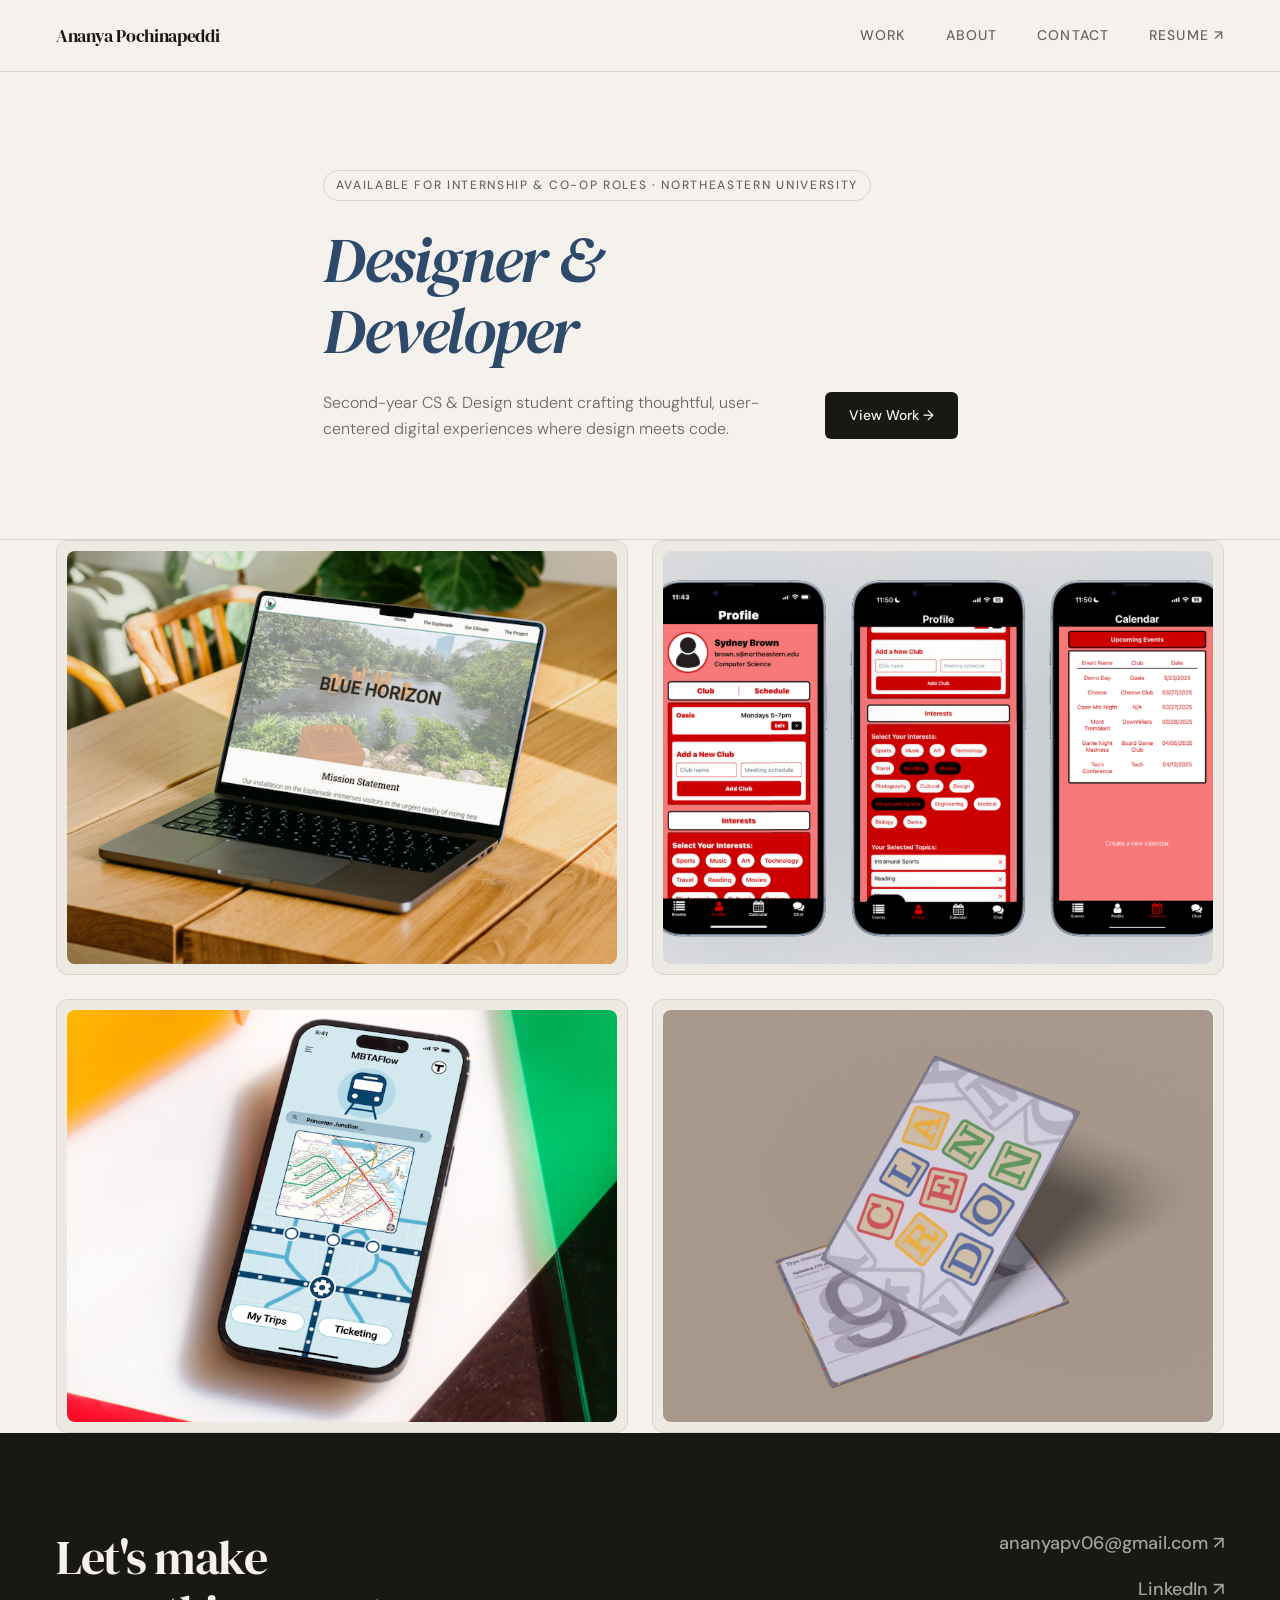
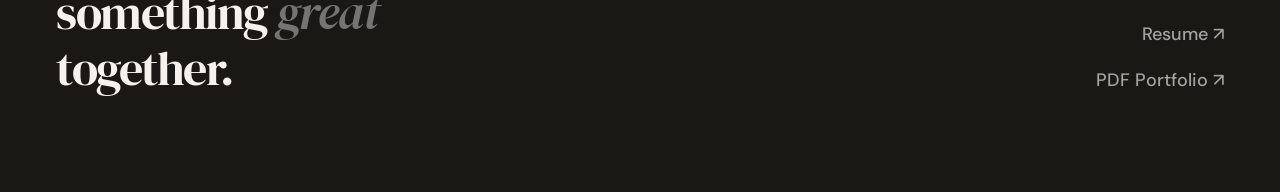
==== commit f8b44762: "trying to reformat renaming all of the files so that there are no spaces or capitalized for case sen" ====
--- a/index.html
+++ b/index.html
@@ -17,7 +17,7 @@
         <li><a href="projects.html">Work</a></li>
         <li><a href="about.html">About</a></li>
         <li><a href="index.html#contact">Contact</a></li>
-        <li><a href="assets/Resume.pdf" target="_blank" rel="noopener">Resume ↗</a></li>
+        <li><a href="assets/resume.pdf" target="_blank" rel="noopener">Resume ↗</a></li>
       </ul>
     </div>
   </nav>
@@ -39,22 +39,22 @@
       <div class="project-grid">
         <a href="project-blue-horizon.html" class="project-card fade-up fade-up-1">
           <div class="card-image">
-            <img src="assets/blue horizon/blue horizon mockup 2.png" alt="Blue Horizon">
+            <img src="assets/blue-horizon/bh-mockup2.png" alt="Blue Horizon">
           </div>
         </a>
         <a href="project-evently.html" class="project-card fade-up fade-up-2">
           <div class="card-image">
-            <img src="assets/evently/evently pg 2.png" alt="Evently">
+            <img src="assets/evently/evently2.png" alt="Evently">
           </div>
         </a>
         <a href="project-mbta.html" class="project-card fade-up fade-up-3">
           <div class="card-image">
-            <img src="assets/mbta/mbta mockup.png" alt="MBTA Flow">
+            <img src="assets/mbta/mbta-home-screen-mock.png" alt="MBTA Flow">
           </div>
         </a>
         <a href="project-type-specimen.html" class="project-card fade-up fade-up-4">
           <div class="card-image">
-            <img src="assets/type specimen/Postcard Mockup2.jpg" alt="Clarendon Type Specimen">
+            <img src="assets/type-specimen/ts-mock1.jpg" alt="Clarendon Type Specimen">
           </div>
         </a>
       </div>
@@ -68,8 +68,8 @@
         <a href="mailto:ananyapv06@gmail.com" class="footer-link">ananyapv06@gmail.com ↗</a>
         <a href="https://www.linkedin.com/in/ananya-pochinapeddi" target="_blank" rel="noopener"
           class="footer-link">LinkedIn ↗</a>
-        <a href="assets/Resume.pdf" target="_blank" rel="noopener" class="footer-link">Resume ↗</a>
-        <a href="assets/Graphic Design Portfolio.pdf" target="_blank" rel="noopener" class="footer-link">PDF Portfolio
+        <a href="assets/resume.pdf" target="_blank" rel="noopener" class="footer-link">Resume ↗</a>
+        <a href="assets/gd-portfolio.pdf" target="_blank" rel="noopener" class="footer-link">PDF Portfolio
           ↗</a>
       </div>
     </div>
--- a/style.css
+++ b/style.css
@@ -229,13 +229,13 @@
 .about-home .section-title  { color: var(--color-white); }
 .about-grid {
   display: grid;
-  grid-template-columns: 1fr 1fr;
+  grid-template-columns: 400px 1fr;
   gap: var(--space-xl);
   align-items: start;
 }
 .about-image {
-  aspect-ratio: 3/4;
-  max-width: 320px;
+  aspect-ratio: 1;
+  max-width: 450px;
   border-radius: var(--radius-md);
   overflow: hidden;
   background: rgba(255,255,255,0.1);
